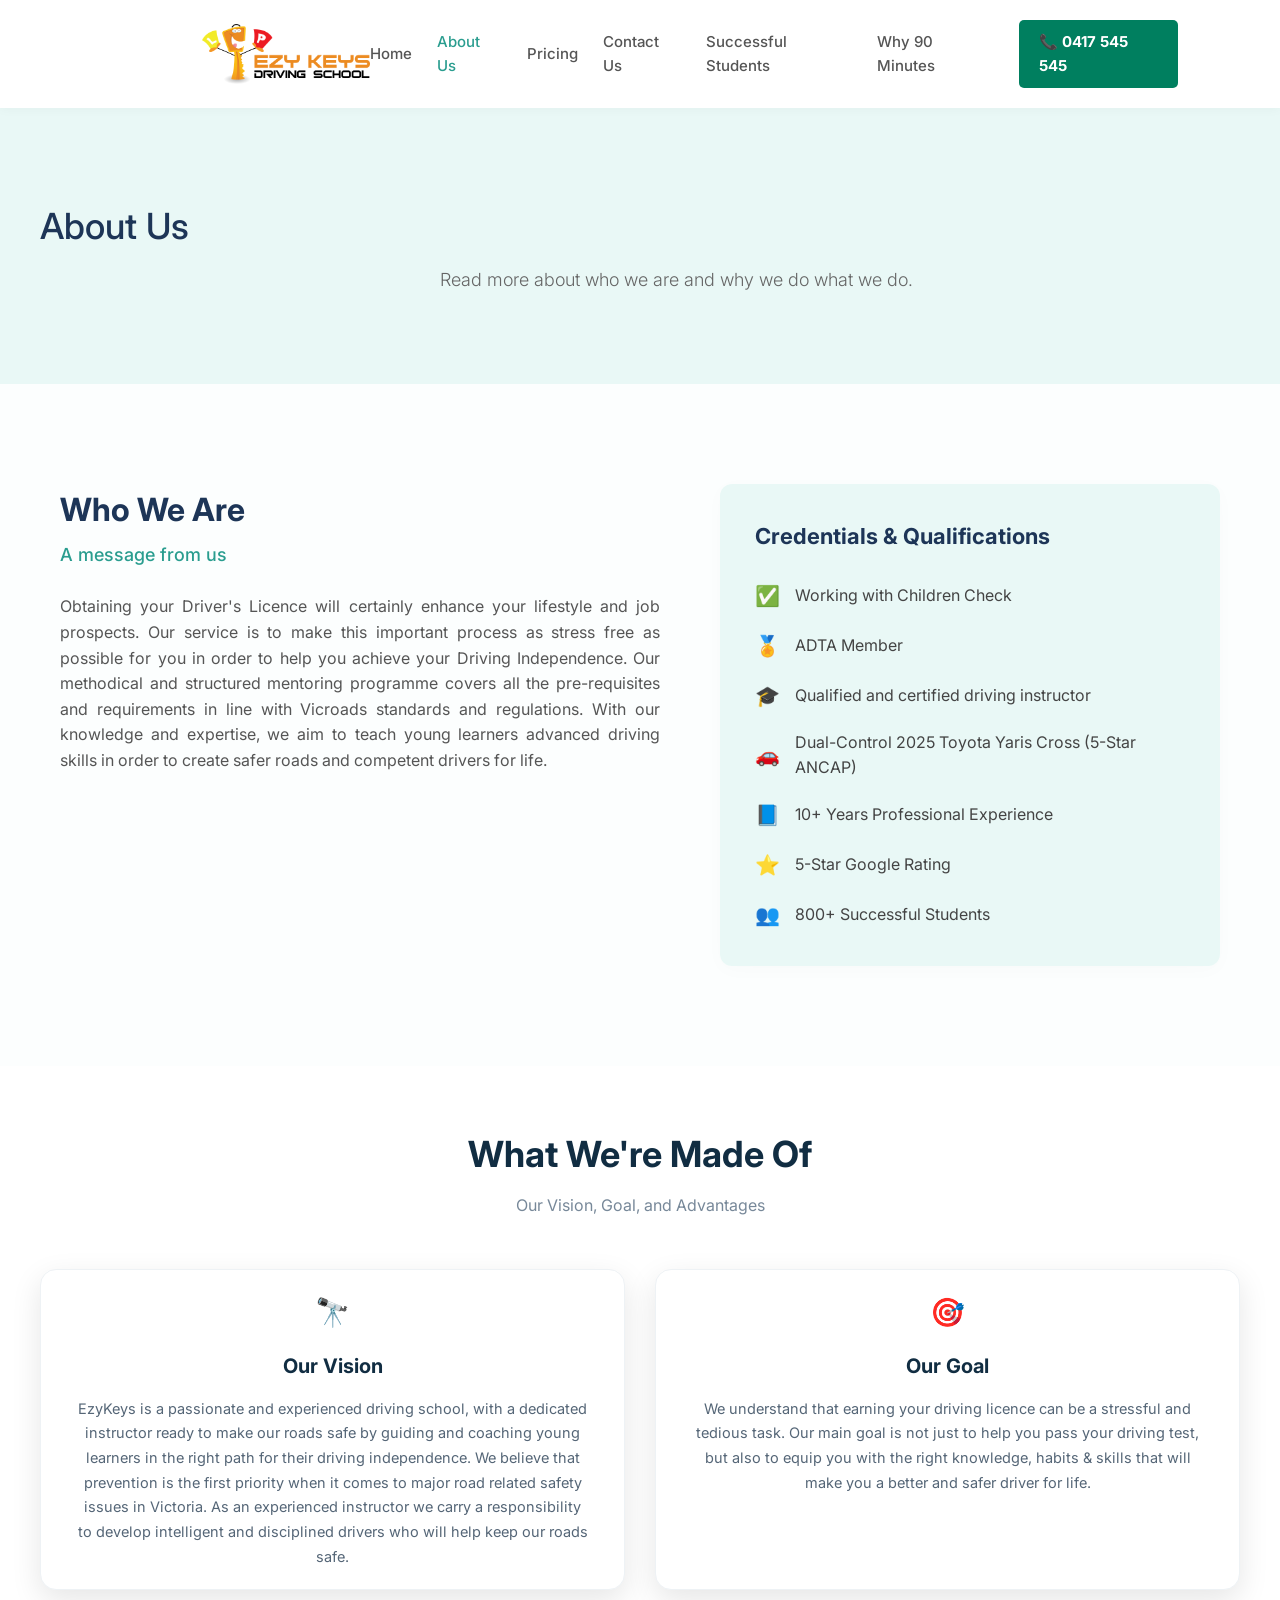
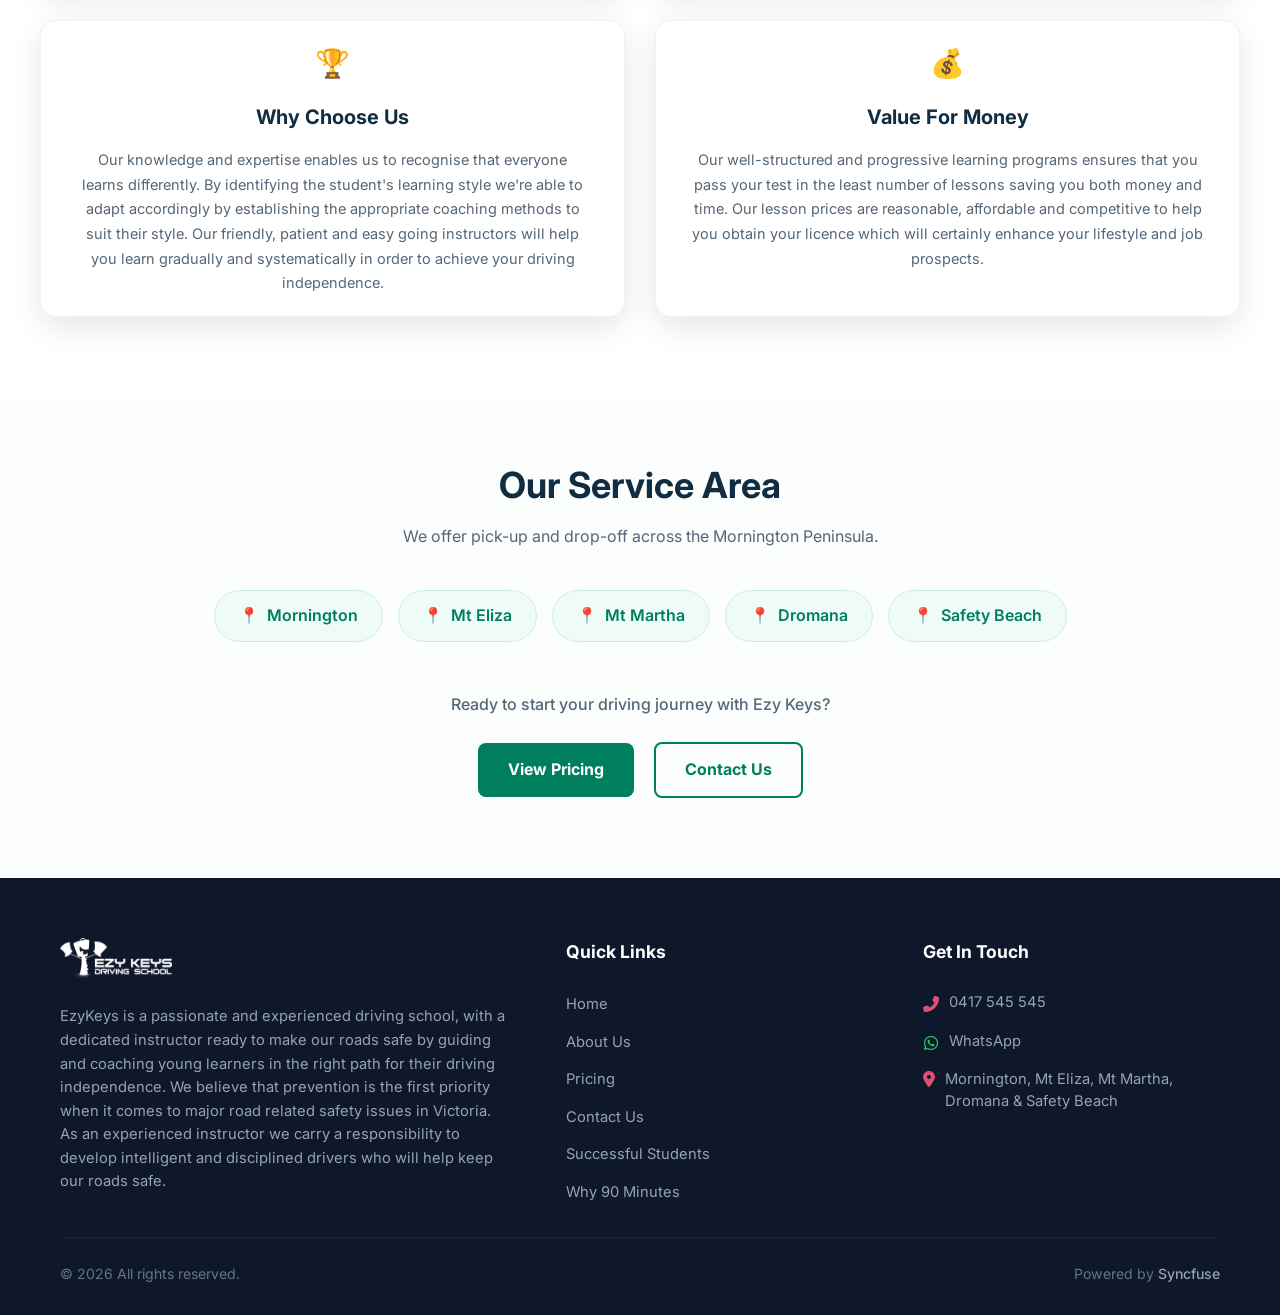
==== pages/About.html @ 9bbe3b86 "link chaged" ====
<!DOCTYPE html>
<html lang="en">
<head>
    <meta charset="UTF-8">
    <meta name="viewport" content="width=device-width, initial-scale=1.0">
    <link rel="icon" type="image/png" href="../favicon.svg">
    <title>About Us | Ezy Keys Driving School</title>
    <link rel="stylesheet" href="../style.css">
    <link href="https://fonts.googleapis.com/css2?family=Inter:wght@400;500;600;700&display=swap" rel="stylesheet">
    <link rel="stylesheet" href="https://cdnjs.cloudflare.com/ajax/libs/font-awesome/6.4.0/css/all.min.css">
</head>
<body>

    <header>
        <div class="logo">
            <a href="../index.html">
                <img src="../Images/logo.png" alt="Ezy Keys Driving School Logo">
            </a>
        </div>
        <nav>
            <a href="../index.html">Home</a>
            <a href="../About.html"class="active">About Us</a>
            <a href="../Pricing.html">Pricing</a>
            <a href="../ContactUs.html">Contact Us</a>
            <a href="../SuccessfulStudents.html">Successful Students</a>
            <a href="../Why90Minutes.html">Why 90 Minutes</a>
            <a href="tel:0417545545" class="phone-btn">📞 0417 545 545</a>
        </nav>
    </header>

    <section class="hero">
        <div class="hero-content">
        <h1>About Us</h1>
        <span><p>Read more about who we are and why we do what we do.</p></span>
        </div>
    </section>

    <main class="container">
        
        <section class="message-section">
            <h2>Who We Are</h2>
            <h3>A message from us</h3>
            <p>
                Obtaining your Driver's Licence will certainly enhance your lifestyle and job prospects. 
                Our service is to make this important process as stress free as possible for you in order 
                to help you achieve your Driving Independence. Our methodical and structured mentoring 
                programme covers all the pre-requisites and requirements in line with Vicroads standards 
                and regulations. With our knowledge and expertise, we aim to teach young learners 
                advanced driving skills in order to create safer roads and competent drivers for life.
            </p>
        </section>

        <aside class="credentials-card">
            <h2>Credentials & Qualifications</h2>
            <ul class="credentials-list">
                <li><span class="icon">✅</span> Working with Children Check</li>
                <li><span class="icon">🏅</span> ADTA Member</li>
                <li><span class="icon">🎓</span> Qualified and certified driving instructor</li>
                <li><span class="icon">🚗</span> Dual-Control 2025 Toyota Yaris Cross (5-Star ANCAP)</li>
                <li><span class="icon">📘</span> 10+ Years Professional Experience</li>
                <li><span class="icon">⭐</span> 5-Star Google Rating</li>
                <li><span class="icon">👥</span> 800+ Successful Students</li>
            </ul>
        </aside>

    </main>

    <section class="advantages-section">
        <div class="advantages-header">
            <h2>What We're Made Of</h2>
            <p>Our Vision, Goal, and Advantages</p>
        </div>

        <div class="advantages-grid">
            <div class="advantage-card">
                <span class="card-emoji">🔭</span>
                <h3>Our Vision</h3>
                <p>
                    EzyKeys is a passionate and experienced driving school, with a dedicated instructor ready to make our roads safe by guiding and coaching young learners in the right path for their driving independence. We believe that prevention is the first priority when it comes to major road related safety issues in Victoria. As an experienced instructor we carry a responsibility to develop intelligent and disciplined drivers who will help keep our roads safe.
                </p>
            </div>

            <div class="advantage-card">
                <span class="card-emoji">🎯</span>
                <h3>Our Goal</h3>
                <p>
                    We understand that earning your driving licence can be a stressful and tedious task. Our main goal is not just to help you pass your driving test, but also to equip you with the right knowledge, habits & skills that will make you a better and safer driver for life.
                </p>
            </div>

            <div class="advantage-card">
                <span class="card-emoji">🏆</span>
                <h3>Why Choose Us</h3>
                <p>
                    Our knowledge and expertise enables us to recognise that everyone learns differently. By identifying the student's learning style we're able to adapt accordingly by establishing the appropriate coaching methods to suit their style. Our friendly, patient and easy going instructors will help you learn gradually and systematically in order to achieve your driving independence.
                </p>
            </div>

            <div class="advantage-card">
                <span class="card-emoji">💰</span>
                <h3>Value For Money</h3>
                <p>
                    Our well-structured and progressive learning programs ensures that you pass your test in the least number of lessons saving you both money and time. Our lesson prices are reasonable, affordable and competitive to help you obtain your licence which will certainly enhance your lifestyle and job prospects.
                </p>
            </div>
        </div>
    </section>

    <section class="service-area-section">
        <h2>Our Service Area</h2>
        <p class="subtitle">We offer pick-up and drop-off across the Mornington Peninsula.</p>

        <div class="locations-container">
            <div class="location-badge"><span>📍</span> Mornington</div>
            <div class="location-badge"><span>📍</span> Mt Eliza</div>
            <div class="location-badge"><span>📍</span> Mt Martha</div>
            <div class="location-badge"><span>📍</span> Dromana</div>
            <div class="location-badge"><span>📍</span> Safety Beach</div>
        </div>

        <div class="service-area-cta">
            <p>Ready to start your driving journey with Ezy Keys?</p>
            <div class="cta-buttons">
                <a href="#" class="btn-primary">View Pricing</a>
                <a href="#" class="btn-secondary">Contact Us</a>
            </div>
        </div>
    </section>
    <!-- --- Main Dark Footer --- -->
    <footer>
        <div class="footer-grid">
            <div class="footer-about-col">
                <div class="footer-logo">
                    <img src="../Images/logo.png" alt="Ezy Keys Driving School Logo">
                </div>
                <p class="footer-desc">
                    EzyKeys is a passionate and experienced driving school, with a dedicated instructor ready to make our roads safe by guiding and coaching young learners in the right path for their driving independence. We believe that prevention is the first priority when it comes to major road related safety issues in Victoria. As an experienced instructor we carry a responsibility to develop intelligent and disciplined drivers who will help keep our roads safe.
                </p>
            </div>

            <div>
                <h3>Quick Links</h3>
                <ul class="footer-links">
                    <li><a href="/Ezy_Keys/Ezy_Keys/test.html">Home</a></li>
                    <li><a href="/Ezy_Keys/Ezy_Keys/pages/About.html">About Us</a></li>
                    <li><a href="/Ezy_Keys/Ezy_Keys/pages/pricing.html">Pricing</a></li>
                    <li><a href="/Ezy_Keys/Ezy_Keys/pages/contactus.html">Contact Us</a></li>
                    <li><a href="/Ezy_Keys/Ezy_Keys/pages/Successful_students.html">Successful Students</a></li>
                    <li><a href="/Ezy_Keys/Ezy_Keys/pages/Why90minutes.html">Why 90 Minutes</a></li>
                </ul>
            </div>

            <div>
                <h3>Get In Touch</h3>
                <ul class="footer-contact-list">
                    <li>
                        <a href="tel:0417545545">
                            <i class="fas fa-phone-alt icon-pink"></i> 0417 545 545
                        </a>
                    </li>
                    <li>
                        <a href="https://wa.me/61417545545" target="_blank">
                            <i class="fab fa-whatsapp icon-green"></i> WhatsApp
                        </a>
                    </li>
                    <li>
                        <span class="location-item">
                            <i class="fas fa-map-marker-alt icon-pink"></i> Mornington, Mt Eliza, Mt Martha, Dromana & Safety Beach
                        </span>
                    </li>
                </ul>
            </div>
        </div>

        <div class="footer-bottom-wrapper">
            <div class="footer-bottom-line"></div>
            <div class="footer-bottom-content">
                <p class="copyright">© 2026 All rights reserved.</p>
                <p class="credits">Powered by <span class="syncfuse-text">Syncfuse</span></p>
            </div>
        </div>
    </footer>
 
   
    <script>
        // Dynamic navbar highlight handling on scroll
document.addEventListener('DOMContentLoaded', () => {
    const sections = document.querySelectorAll('section, footer');
    const navLinks = document.querySelectorAll('nav ul li a');

    window.addEventListener('scroll', () => {
        let current = '';

        sections.forEach(section => {
            const sectionTop = section.offsetTop;
            const sectionHeight = section.clientHeight;
            if (pageYOffset >= (sectionTop - 200)) {
                current = section.getAttribute('id');
            }
        });

        navLinks.forEach(link => {
            link.classList.remove('active');
            if (link.getAttribute('href').includes(current)) {
                link.classList.add('active');
            }
        });
    });
});
    </script>
</body>
</html>

</body>
</html>
---- style.css ----
/* ============================================================
   COMMON(shared across all pages)
   ============================================================ */    
      
      * {
            margin: 0;
            padding: 0;
            box-sizing: border-box;
            body { font-family: 'Inter', sans-serif; }
        }

        body {
            background-color: #fcfefe;
            color: #333333;
            line-height: 1.6;
        }
/*============================================================
    home page 
==============================================================


/* --- Hero Section --- */
.hero-section-home {
    background-color: #f4faf8;
    
}

.hero-container-home {
    display: flex;
    padding: 80px 8%;
    padding: 80px 14% 60px 14%;
    align-items: center;
    justify-content: center;  /* Centers items horizontally */
    gap: 40px;
}

.hero-text {
    flex: 1;
}
.rating-badge {
    display: inline-block !important;
    background-color:transparent !important;
    color: var(--accent-orange)!important;
   border: 1px solid var(--primary-teal)!important; 
   padding: 5px 15px;
    border-radius: 20px; 
    
}
    /* This targets only the text wrapper we just made */
.rating-badge span {
    color: var(--primary-teal) !important;
   
}
 

.hero-text h1 {
    font-size: 3rem;
    color: black(--primary-teal);
    line-height: 1.2;
    margin-bottom: 15px;
     
    
}
.hero-text h1 {
    font-size: 60px;
    color: var(--primary-teal);
    line-height: 1.2;
    margin-bottom: 15px;  
    margin-top: 50px;
}
.hero-text h1 span {
    color: #000000; /* This turns the first line black */
}

.subtitle {
    font-size: 1.2rem;
    margin-bottom: 25px;
    color: #555;
}

.features-list {
    list-style: none;
    margin-bottom: 25px;
}

.features-list li {
    margin-bottom: 10px;
    font-size: 1.05rem;
}

.features-list i {
    color: var(--secondary-teal);
    margin-right: 10px;
}

.service-areas {
    margin-bottom: 30px;
}

.cta-buttons1 {
    display: flex;
    align-items: start;
    gap: 15px;
}

.btn {
    padding: 12px 25px;
    border-radius: 5px;
    text-decoration: none;
    font-weight: bold;
    display: inline-block;
    transition: transform 0.2s;
}

.btn:hover {
    transform: translateY(-2px);
}

.btn-primary {
    background-color: var(--primary-teal);
    color: var(--white);
}

.btn-whatsapp {
    border: solid 2px #007f73;
    background-color: #ffffff;
    color: #007f73;
}

.btn-white {
    background-color: var(--white);
    color: var(--primary-teal);
}

 Hero Image Layout Simulation 
 /* --- Hero Image Configuration --- */
.hero-image { 
    flex: 1; 
    display: flex;
    justify-content: center;
    align-items: center;
}

.hero-collage-img {
    width: 100%;
    max-width: 550px; /* Adjust this number to make the whole image larger or smaller */
    height: auto;
    border-radius: 15px; /* Creates those beautiful rounded corners seen in your mockup */
    box-shadow: 0 4px 15px rgba(0,0,0,0.05); /* Adds a very soft shadow around the image */
    display: block;
}


.grid-item {
     background-color: #ddd; 
     border-radius: 10px; 
     min-height: 150px; 
     background-size: cover; 
     background-position: center; 
}

.main-img {
    grid-row: span 2;
    min-height: 500px;
    background-image: url('Ezy-Keys-Yaris.png');
}

 /* --- Stats Bar ---  */
.stats-bar1 { 
    background-color: var(--primary-teal);
    color: var(--white);
    text-align: center;
}

.stats-container1 {
    display: flex;
    justify-content: space-around;
    padding: 30px 0;
}

.stat-item h3 {
    font-size: 2.5rem;
}

/*  Headings, Why choose Ezy Keys Driving School*/
.container-why-choose {
    max-width: 1200px;
    margin: 0 auto;
    padding: 60px 20px;

}
.section-title-why-choose {
    text-align: center;
    font-size: 2.2rem;
    color: black;
    margin-bottom: 15px;
}

.section-subtitle-why-choose {
    text-align: center;
    max-width: 800px;
    margin: 0 auto 40px auto;
    color: #666;
}

/* --- Grid Features --- */
.grid-features1 {
    display: grid;
    grid-template-columns: repeat(auto-fit, minmax(180px, 1fr));
    gap: 25px;
}

/*.feat-card {
    background: var(--light-bg);
    padding: 25px;
    border-radius: 8px;
    text-align: center;
    box-shadow: 0 4px 6px rgba(0,0,0,0.02);
}*/
.feat-card1 {
    background: #eefbf7; /* Light green background as seen in the image */
    padding: 10px 15px;
    border-radius: 15px; /* Softer, rounder corners matching your image */
    box-shadow: 0 4px 6px rgba(0,0,0,0.02);
    
    /* Change to Flexbox for side-by-side layout */
    display: flex;
    align-items: center; /* Vertically centers the icon and text */
    gap: 15px;           /* Puts a clean space between the icon and text */
    text-align: left;    /* Aligns the text content to the left */
}

.feat-card1 p {
    color: #1a4263;      /* Dark blue/grey color matching the mockup text */
    font-size: 14px;   /* Slightly smaller font size for a more refined look */
    font-weight: 400;    /* Semibold text weight */
    margin: 0;           /* Clean up any default paragraph margins */
    line-height: 1.3;
}

.feat-emoji {
    font-size: 2rem;
    display: flex;
    align-items: center;
    justify-content: ;
    flex-shrink: 0;     /* Prevents the emoji container from squeezing on smaller screens */
}
.feat-card1 h4 {
    margin-bottom: 10px;
}
/* Container to handle centering and top spacing */
.about-btn-container {
    display: flex;
    justify-content: center;
    margin-left:390px;
    margin-top: 40px; /* Generous gap between the grid and the button */
    width: 200%;
}

/* Specific styling for the Learn More button */
.btn-about {
    background-color: #006653; /* Deep teal color matching the image */
    color: var(--white);
    padding: 14px 35px;        /* Slightly larger padding for a prominent look */
    border-radius: 8px;        /* Subtle corner rounding */
    font-size: 1.1rem;
    font-weight: bold;
    text-align: center;
    transition: background-color 0.3s, transform 0.2s;
    border: none;
    cursor: pointer;
   
}

/* Hover effect to make it interactive */
.btn-about:hover {
    background-color: #004d3e; /* Darkens slightly on hover */
    transform: translateY(-2px);
}
/* --- Why 90 Section --- */
.why-90-section {
    background-color: #f9f9f9;
}
/* --- Why 90 Section Split Layout --- */
.why-90-section {
    background-color: #f3faf7; /* Soft light-mint background spanning full screen */
    padding: 60px 0;
}

/* Flexbox parent row splitting left and right side */
.why-90-split-container {
    display: flex;
    align-items: center;
    justify-content: space-between;
    gap: 50px;
}

/* Left Side Layout */
.why-90-left-col {
    flex: 1.2; /* Takes slightly more space than the right card */
}

.why-90-title {
    font-size: 2.2rem;
    font-weight: 800;
    color: #112d42;
    margin-bottom: 10px;
}

.why-90-intro {
    font-size: 1rem;
    color: #556b7d;
    margin-bottom: 25px;
}

/* Clean list alignment with green checkmarks */
.why-90-list {
    list-style: none;
    padding: 0;
    margin-bottom: 30px;
}

.why-90-list li {
    display: flex;
    align-items: flex-start;
    gap: 10px;
    margin-bottom: 15px;
    font-size: 0.95rem;
    line-height: 1.4;
    color: #2c3e50;
}

.why-90-list li i {
    color: #007f73; /* Teal checkmark */
    margin-top: 4px;
    font-size: 0.9rem;
}

.why-90-btn-wrapper {
    margin-top: 25px;
}

.btn-find-out {
    background-color: #006653;
    color: white;
    padding: 12px 28px;
    border-radius: 6px;
    text-decoration: none;
    font-weight: bold;
    display: inline-block;
    transition: 0.3s;
    
}

.btn-find-out:hover {
    background-color: #004d3e;
}

/* Right Side Layout: Mini Price Card */
.why-90-right-col {
    flex: 0.8;
    display: flex;
    flex-direction: column;
    justify-content: center;
}
.why-90-right-col {
    min-height: 100%;
}

.mini-price-card {                 /*90 min right side box*/
    background: #ffffff;
    width: 100%;
    max-width:800px;
    padding: 10px 30px;
    border-radius: 12px;
    box-shadow: 0 10px 30px rgba(0, 0, 0, 0.04);
    text-align: center;
    border: 1px solid rgba(0, 0, 0, 0.02);
}

.timer-icon-wrapper i {
    font-size: 2.5rem;
    color: #4b306b; /* Muted purple tone from image */
    margin-bottom: 15px;
}

.mini-price-card h3 {
    font-size: 1.5rem;
    color: #112d42;
    margin-bottom: 5px;
}

.mini-price-card .card-subtitle {
    font-size: 0.85rem;
    color: #888;
    margin-bottom: 30px;
}

/* Clean row formatting for pricing options */
.price-row {
    display: flex;
    justify-content: space-between;
    align-items: center;
    padding: 15px 0;
    border-top: 1px solid #f0f0f0;
    font-size: 0.95rem;
}

.price-row:last-of-type {
    border-bottom: 1px solid #f0f0f0;
    margin-bottom: 25px;
}

.lesson-name {
    color: #555;
    font-weight: 500;
}

.lesson-cost {
    font-weight: 800;
    color: #006653;
    font-size: 1.2rem;
}

.btn-view-pricing {
    background-color: #007f73;
    color: white;
    display: block;
    padding: 12px;
    border-radius: 6px;
    text-decoration: none;
    font-weight: bold;
    font-size: 0.95rem;
    transition: 0.3s;
}

.btn-view-pricing:hover {
    background-color: #005c53;
}

/* Media Query Adjustment for Mobile Viewports */
@media(max-width: 900px) {
    .why-90-split-container {
        flex-direction: column;
        gap: 40px;
        text-align: left;
    }
    .why-90-right-col {
        width: 100%;
    }
}

.benefits-grid {
    display: grid;
    grid-template-columns: 1fr 1fr;
    gap: 20px;
    max-width: 900px;
    margin: 0 auto;
}

.benefit-item {
    background: var(--white);
    padding: 15px 20px;
    border-left: 4px solid var(--primary-teal);
    border-radius: 4px;
    box-shadow: 0 2px 4px rgba(0,0,0,0.02);
}

/* --- Pricing Section --- */
.pricing-container {
    display: flex;
    justify-content: center;
    gap: 30px;
    margin-top: 30px;
    flex-wrap: wrap;
}

.price-card {
    background: var(--white);
    border: 1px solid #eee;
    padding: 40px 30px;
    border-radius: 10px;
    text-align: center;
    width: 300px;
    position: relative;
    box-shadow: 0 5px 15px rgba(0,0,0,0.05);
}

.price-card.featured {
    background: var(--primary-teal);
    color: var(--white);
    transform: scale(1.05);
}

.price-card .price {
    font-size: 3rem;
    font-weight: 800;
    margin: 20px 0;
    color: var(--primary-teal);
}

.price-card.featured .price {
    color: var(--white);
}

.price-card .badge {
    position: absolute;
    top: 15px;
    right: 15px;
    background: var(--accent-orange);
    color: white;
    padding: 3px 10px;
    font-size: 0.75rem;
    border-radius: 10px;
    font-weight: bold;
}
/* --- Testimonials Section Styling --- */
.testimonials-section {
    background-color: #ffffff;
    padding: 60px 0;
}

.rating-summary {
    text-align: center;
    color: #ff9800; /* Crisp orange stars */
    margin-bottom: 40px;
    font-size: 1.1rem;
}

.rating-summary span {
    color: #112d42;
    font-weight: 600;
    margin-left: 10px;
}
.container-testimonials{
    max-width: 1200px;
    margin: 0 auto;
    padding: 0 20px;
}

.testimonials-grid {
    display: grid;
    grid-template-columns: repeat(auto-fit, minmax(300px, 1fr));
    gap: 30px;
    margin-bottom: 40px;
}

/* Updated card to white background with soft shadow lines */
.review-card {
    background: #ffffff;
    padding: 35px 30px;
    border-radius: 16px;
    border: 1px solid #f0f0f0;
    box-shadow: 0 10px 30px rgba(0, 0, 0, 0.04);
    display: flex;
    flex-direction: column;
    justify-content: space-between;
}

.card-stars {
    color: #ff9800;
    font-size: 0.9rem;
    margin-bottom: 20px;
}

.review-text {
    font-size: 0.98rem;
    line-height: 1.6;
    color: #4a5568;
    font-style: italic;
    margin-bottom: 25px;
    flex-grow: 1;
}

/* Profile flex wrapper layout alignment */
.reviewer-profile {
    display: flex;
    align-items: center;
    gap: 15px;
}

/* Circle Avatar Elements */
.avatar {
    width: 45px;
    height: 45px;
    border-radius: 50%;
    display: flex;
    align-items: center;
    justify-content: center;
    color: #ffffff;
    font-weight: bold;
    font-size: 1.1rem;
    flex-shrink: 0;
}

.avatar-teal { background-color: #007f73; }
.avatar-purple { background-color: #6b46c1; }
.avatar-orange { background-color: #dd6b20; }

.reviewer-info h5 {
    font-size: 1rem;
    color: #112d42;
    margin: 0 0 2px 0;
    font-weight: 700;
}

.review-time {
    font-size: 0.82rem;
    color: #a0aec0;
}

/* Center Container for the Google Button */
.review-btn-container {
    display: flex;
    justify-content: center;
    margin-top: 40px;
}

/* Modern bordered button styling */
.btn-google-review {
    background-color: transparent;
    color: #006653;
    border: 2px solid #006653;
    padding: 12px 30px;
    border-radius: 8px;
    text-decoration: none;
    font-weight: bold;
    font-size: 0.95rem;
    transition: all 0.3s ease;
}

.btn-google-review:hover {
    background-color: #006653;
    color: #ffffff;
}
/* --- Testimonials --- */
.rating-summary {
    text-align: center;
    color: var(--accent-orange);
    margin-bottom: 30px;
    font-size: 1.1rem;
}

.rating-summary span {
    color: var(--dark-grey);
    margin-left: 10px;
}

.testimonials-grid {
    display: grid;
    grid-template-columns: repeat(auto-fit, minmax(280px, 1fr));
    gap: 25px;
}

.review-card {
    background: #ffffff;
    padding: 25px;
    border-radius: 8px;
    border: 1px solid #ffe0d3;
}

.review-card h5 {
    margin-top: 15px;
    color: var(--primary-teal);
}
*/

/* --- Green CTA Banner Styles --- */
.cta-banner-section {
    background-color: #007f73; /* Rich deep teal/green background */
    padding: 50px 0;
    text-align: center;
    color: #ffffff;
}

.cta-banner-container h2 {
    font-size: 2.2rem;
    font-weight: 700;
    margin-bottom: 8px;
    letter-spacing: 0.5px;
}

.cta-banner-container p {
    font-size: 1.1rem;
    opacity: 0.9;
    margin-bottom: 30px;
}

.cta-banner-buttons {
    display: flex;
    justify-content: center;
    gap: 20px;
    flex-wrap: wrap;
}

.cta-btn-phone {
    background-color: #ffffff;
    color: #006653;
    padding: 14px 28px;
    border-radius: 6px;
    text-decoration: none;
    font-weight: bold;
    font-size: 0.95rem;
    display: flex;
    align-items: center;
    gap: 10px;
    box-shadow: 0 4px 10px rgba(0, 0, 0, 0.08);
    transition: background-color 0.3s;
}

.cta-btn-phone i {
    color: #e04f76; /* Distinct soft pink/red icon tone */
}

.cta-btn-phone:hover {
    background-color: #f0f0f0;
}

.cta-btn-whatsapp {
    background-color: rgba(255, 255, 255, 0.15);
    color: #ffffff;
    border: 1px solid rgba(255, 255, 255, 0.25);
    padding: 14px 28px;
    border-radius: 6px;
    text-decoration: none;
    font-weight: bold;
    font-size: 0.95rem;
    display: flex;
    align-items: center;
    gap: 10px;
    transition: background-color 0.3s;
}

.cta-btn-whatsapp:hover {
    background-color: rgba(255, 255, 255, 0.25);
}


 /* --- Footer --- */ 
footer {
    background: #0f172a; /* Ultra-dark navy background matching image 1 */
    color: #94a3b8; /* Muted gray text readable on dark layouts */
    padding-top: 60px;
    padding-bottom: 30px;
}

.footer-grid {
    display: grid;
    grid-template-columns: 1.5fr 1fr 1fr; /* Gives the first paragraph column more room */
    gap: 60px;
    padding-bottom: 20px;
    padding-top: 0;
}

.footer-about-col {
    display: flex;
    flex-direction: column;
    gap: 20px;
}

.footer-logo img {
    height: 40px;
    width: auto;
    filter: brightness(0) invert(1); /* Forces the logo to display in crisp white over navy */
}

.footer-desc {
    font-size: 0.92rem;
    line-height: 1.6;
    color: #94a3b8;
}

footer h3 {
    color: #ffffff;
    font-size: 1.1rem;
    font-weight: 700;
    margin-bottom: 25px;
}

/* Quick Navigation Links formatting */
.footer-links {
    list-style: none;
    padding: 0;
}

.footer-links li {
    margin-bottom: 12px;
}

.footer-links li a {
    color: #94a3b8;
    text-decoration: none;
    font-size: 0.92rem;
    transition: color 0.2s;
}

.footer-links li a:hover {
    color: #ffffff;
}

/* Interactive Contact rows with custom icons */
.footer-contact-list {
    list-style: none;
    padding: 0;
}

.footer-contact-list li {
    margin-bottom: 15px;
    font-size: 0.92rem;
    display: flex;
    align-items: flex-start;
}

.footer-contact-list li a {
    color: #94a3b8;
    text-decoration: none;
    display: inline-flex;
    align-items: center;
    gap: 10px;
    transition: color 0.2s;
}

.footer-contact-list li a:hover {
    color: #ffffff;
}

.location-item {
    display: inline-flex;
    align-items: flex-start;
    gap: 10px;
    line-height: 1.5;
    color: #94a3b8;
}

.footer-contact-list i {
    font-size: 1rem;
    margin-top: 3px;
    width: 16px;
    text-align: center;
}

.icon-pink { color: #e04f76; }
.icon-green { color: #25d366; }


/* --- Bottom Line & Clean Metadata Row --- */
.footer-bottom-wrapper {
    padding-top: 0;
    padding-bottom: 0;
}

.footer-bottom-line {
    height: 1px;
    background-color: rgba(255, 255, 255, 0.05); /* Soft, barely-visible divider line */
    width: 100%;
    margin-bottom: 25px;
}

.footer-bottom-content {
    display: flex;
    justify-content: space-between; /* Pushes copyright left, credits right */
    align-items: center;
    font-size: 0.88rem;
    color: #64748b;
}

.syncfuse-text {
    color: #94a3b8;
    font-weight: 500;
}

/* Responsive adjustment rules for tablets and mobile screens */
@media(max-width: 900px) {
    .footer-grid {
        grid-template-columns: 1fr;
        gap: 40px;
    }
    .footer-bottom-content {
        flex-direction: column;
        gap: 10px;
        text-align: justify;
    }
}

/* --- Responsive Layout Breakpoint --- */
@media(max-width: 768px) {
    header { flex-direction: column; gap: 15px; text-align: center; }
    nav ul { margin-bottom: 10px; }
    .hero-container { flex-direction: column; text-align: center; }
    .features-list { display: inline-block; text-align: left; }
    .cta-buttons { justify-content: center; }
    .stats-container { flex-direction: column; gap: 20px; }
    .benefits-grid { grid-template-columns: 1fr; }
    .price-card.featured { transform: none; }
}


/* ============================================================
   About 
   ============================================================ */
        .hero {
            text-align:left;
            padding: 90px 30px 90px 30px;
            background-color: #0dad9514;
            
            
        }
        .hero-content{
             max-width:1200px;
            margin: 0 auto;
        }

        .hero h1 {
            font-size: 36px;
            color: #1d3557;
            font-weight: 510;
            margin-bottom: 10px;
        }

        .hero p {
            font-size: 18px;
            color: #666666;
            font-weight: 300;
            margin-left:400px;
        }

        /* --- Two Column Content Split --- */
        .container {
            max-width: 1200px;
            margin: 0 auto;
            padding: 100px 20px;
            display: grid;
            grid-template-columns: 1.2fr 1fr;
            gap: 60px;
            align-items: start;
        }

        @media (max-width: 768px) {
            .container {
                grid-template-columns: 1fr;
                gap: 40px;
            }
        }

        /* Left Column: Message */
        .message-section h2 {
            font-size: 32px;
            color: #1d3557;
            margin-bottom: 5px;
        }

        .message-section h3 {
            font-size: 18px;
            color: #2a9d8f;
            font-weight: 500;
            margin-bottom: 25px;
        }

        .message-section p {
            color: #555555;
            font-size: 16px;
            text-align: justify;
        }

        /* Right Column: Credentials Box */
        .credentials-card {
            background-color: #0dad9514;
            border-radius: 12px;
            padding: 35px;
            box-shadow: 0 4px 20px rgba(0, 0, 0, 0.02);
        }

        .credentials-card h2 {
            font-size: 22px;
            color: #1d3557;
            margin-bottom: 25px;
        }

        .credentials-list {
            list-style: none;
        }

        .credentials-list li {
            display: flex;
            align-items: center;
            gap: 15px;
            margin-bottom: 18px;
            font-size: 16px;
            color: #444444;
        }

        .credentials-list li:last-child {
            margin-bottom: 0;
        }

        .icon {
            font-size: 20px;
            min-width: 25px;
            text-align: center;
        }

        /* --- ADDED: "What We're Made Of" Section Styles --- */
        .advantages-section {
            padding: 60px 20px 80px 20px;
            background-color: #ffffff;
        }

        .advantages-header {
            text-align: center;
            margin-bottom: 50px;
        }

        .advantages-header h2 {
            font-size: 36px;
            color: #112d42;
            font-weight: 700;
            margin-bottom: 10px;
        }

        .advantages-header p {
            font-size: 16px;
            color: #778899;
            font-weight: 400;
        }

        .advantages-grid {
            max-width: 1200px;
            margin: 0 auto;
            display: grid;
            grid-template-columns: 1fr 1fr;
            gap: 30px;
        }

        .advantage-card {
            background: #ffffff;
            border: 1px solid #eef2f5;
            border-radius: 16px;
            padding: 20px 35px;
            text-align: center;
            box-shadow: 0 10px 30px rgba(0, 0, 0, 0.1);
            transition: transform 0.3s ease, box-shadow 0.3s ease;
        }

        .advantage-card:hover {
            transform: translateY(-4px);
            box-shadow: 0 15px 35px rgba(0, 0, 0, 0.04);
        }

        .card-emoji {
            font-size: 28px;
            margin-bottom: 15px;
            display: inline-block;
        }

        .advantage-card h3 {
            font-size: 20px;
            color: #112d42;
            margin-bottom: 15px;
            font-weight: 700;
        }

        .advantage-card p {
            font-size: 14.5px;
            color: #556677;
            line-height: 1.7;
            text-align: center;
        }

        /* --- NEWLY ADDED: "Our Service Area" Section Styles --- */
        .service-area-section {
            padding: 60px 20px 80px 20px;
            background-color: #fcfefe;
            text-align: center;
        }

        .service-area-section h2 {
            font-size: 36px;
            color: #112d42;
            font-weight: 700;
            margin-bottom: 10px;
        }

        .service-area-section .subtitle {
            font-size: 16px;
            color: #556677;
            margin-bottom: 40px;
        }

        .locations-container {
            display: flex;
            justify-content: center;
            align-items: center;
            flex-wrap: wrap;
            gap: 15px;
            max-width: 1000px;
            margin: 0 auto 50px auto;
        }

        .location-badge {
            background-color: #eefbf7;
            border: 1px solid #ccefe4;
            color: #007f5f;
            padding: 12px 24px;
            border-radius: 50px;
            font-size: 16px;
            font-weight: 600;
            display: inline-flex;
            align-items: center;
            gap: 8px;
        }

        .location-badge span {
            color: #e63946; /* Pin color matching the red tone */
        }

        .service-area-cta {
            margin-top: 20px;
        }

        .service-area-cta p {
            font-size: 16px;
            color: #556677;
            margin-bottom: 25px;
            font-weight: 500;
        }

        .cta-buttons {
            display: flex;
            justify-content: center;
            align-items: center;
            gap: 20px;
        }

        .btn-primary {
            background-color: #007f5f;
            color: #ffffff;
            padding: 14px 30px;
            border-radius: 8px;
            text-decoration: none;
            font-weight: bold;
            font-size: 16px;
            transition: background-color 0.3s;
            border: none;
            cursor: pointer;
        }

        .btn-primary:hover {
            background-color: #00644b;
        }

        .btn-secondary {
            background-color: transparent;
            color: #007f5f;
            padding: 13px 29px;
            border-radius: 8px;
            text-decoration: none;
            font-weight: bold;
            font-size: 16px;
            border: 2px solid #007f5f;
            transition: background-color 0.3s, color 0.3s;
            cursor: pointer;
        }

        .btn-secondary:hover {
            background-color: #eefbf7;
        }

        /* Responsive breakpoints for grids & layouts */
        @media (max-width: 900px) {
            .advantages-grid {
                grid-template-columns: 1fr;
                gap: 25px;
            }
            
            .hero {
                margin-left: 20px;
                text-align: center;
            }

            .hero p {
                margin-left: 0;
            }

            .cta-buttons {
                flex-direction: column;
                gap: 15px;
            }

            .btn-primary, .btn-secondary {
                width: 100%;
                max-width: 300px;
                text-align: center;
            }
            
        }
        /* --- Responsive Layout Breakpoint --- */
@media(max-width: 768px) {
    .hero-container { flex-direction: column; text-align: center; }
    .features-list { display: inline-block; text-align: left; }
    .cta-buttons { justify-content: center; }
    .stats-container { flex-direction: column; gap: 20px; }
    .benefits-grid { grid-template-columns: 1fr; }
    .price-card.featured { transform: none; }
}

/* ============================================================
   COMMON HEADER & FOOTER (shared across all pages)
   ============================================================ */

/* --- Header & Navigation --- */
header {
    display: flex;
    justify-content: space-between;
    align-items: center;
    padding: 20px 8%;
    background-color: #ffffff;
    box-shadow: 0 2px 10px rgba(0,0,0,0.03);
    position: sticky;
    top: 0;
    z-index: 1000;
}

.logo {
    display: flex;
    align-items: center;
    margin-left: 100px;
}

.logo img {
    height: 60px;
    width: auto;
    display: block;
}

header nav {
    display: flex;
    align-items: center;
    gap: 25px;
}

header nav a {
    text-decoration: none;
    color: #555555;
    font-weight: 500;
    font-size: 15px;
    transition: color 0.3s;
}

header nav a:hover,
header nav a.active {
    color: #2a9d8f;
}

.phone-btn {
    background-color: #007f5f;
    color: #ffffff;
    padding: 10px 20px;
    border-radius: 5px;
    text-decoration: none;
    font-weight: bold;
    display: inline-flex;
    align-items: center;
    gap: 8px;
    transition: background-color 0.3s;
}

.phone-btn:hover {
    background-color: #00644b;
}

@media (max-width: 768px) {
    header {
        flex-direction: column;
        gap: 15px;
        text-align: center;
    }

    .logo {
        margin-left: 0;
    }

    header nav {
        flex-wrap: wrap;
        justify-content: center;
        gap: 12px 18px;
    }
}

/* --- Footer --- */
footer {
    background: #0f172a;
    color: #94a3b8;
    padding-top: 60px;
    padding-bottom: 30px;
}

footer .footer-grid {
    max-width: 1200px;
    margin: 0 auto;
    padding: 0 20px 20px;
    display: grid;
    grid-template-columns: 1.5fr 1fr 1fr;
    gap: 60px;
}

.footer-about-col {
    display: flex;
    flex-direction: column;
    gap: 20px;
}

.footer-logo img {
    height: 40px;
    width: auto;
    filter: brightness(0) invert(1);
}

.footer-desc {
    font-size: 0.92rem;
    line-height: 1.6;
    color: #94a3b8;
}

footer h3 {
    color: #ffffff;
    font-size: 1.1rem;
    font-weight: 700;
    margin-bottom: 25px;
}

.footer-links {
    list-style: none;
    padding: 0;
}

.footer-links li {
    margin-bottom: 12px;
}

.footer-links li a {
    color: #94a3b8;
    text-decoration: none;
    font-size: 0.92rem;
    transition: color 0.2s;
}

.footer-links li a:hover {
    color: #ffffff;
}

.footer-contact-list {
    list-style: none;
    padding: 0;
}

.footer-contact-list li {
    margin-bottom: 15px;
    font-size: 0.92rem;
    display: flex;
    align-items: flex-start;
}

.footer-contact-list li a {
    color: #94a3b8;
    text-decoration: none;
    display: inline-flex;
    align-items: center;
    gap: 10px;
    transition: color 0.2s;
}

.footer-contact-list li a:hover {
    color: #ffffff;
}

.location-item {
    display: inline-flex;
    align-items: flex-start;
    gap: 10px;
    line-height: 1.5;
    color: #94a3b8;
}

.footer-contact-list i {
    font-size: 1rem;
    margin-top: 3px;
    width: 16px;
    text-align: center;
}

.icon-pink { color: #e04f76; }
.icon-green { color: #25d366; }

.footer-bottom-wrapper {
    max-width: 1200px;
    margin: 0 auto;
    padding: 0 20px;
}

.footer-bottom-line {
    height: 1px;
    background-color: rgba(255, 255, 255, 0.05);
    width: 100%;
    margin-bottom: 25px;
}

.footer-bottom-content {
    display: flex;
    justify-content: space-between;
    align-items: center;
    font-size: 0.88rem;
    color: #64748b;
}

.syncfuse-text {
    color: #94a3b8;
    font-weight: 500;
}

@media (max-width: 900px) {
    footer .footer-grid {
        grid-template-columns: 1fr;
        gap: 40px;
    }
    .footer-bottom-content {
        flex-direction: column;
        gap: 10px;
        text-align: center;
    }
} /* ============================================================
   END OF COMMON HEADER & FOOTER
   ============================================================ */


         /* --- Section A: Hero Title Block Banner --- */
        .hero-banner-section {
            background-color: #f1faf7; 
            padding: 50px 8%;
            text-align: left;
        }

        .hero-banner-section h1 {
            font-size: 36px;
            font-weight: 700;
            color: #0f2942;
            margin-bottom: 8px;
        }

        .hero-banner-section p {
            font-size: 15px;
            color: var(--text-secondary);
        }

        /* --- Section B: Clean Balanced Two-Column Main Content Block --- */
        .contact-content-grid-container {
            max-width: 1140px;
            margin: 50px auto;
            padding: 0 20px;
            display: grid;
            grid-template-columns: 1fr 1fr;
            gap: 40px;
            align-items: start;
        }

        /* Left Side Layout: Cards Container */
        .left-details-pane {
            display: flex;
            flex-direction: column;
            gap: 16px;
        }

        .left-details-pane h2 {
            font-size: 26px;
            color: var(--text-main-dark);
            font-weight: 700;
            margin-bottom: 10px;
        }

        /* Minimalistic Content Info Cards */
        .info-detail-row-card {
            background: #ffffff;
            border: 1px solid var(--border-gray);
            border-radius: 10px;
            padding: 18px 20px;
            display: flex;
            align-items: center;
            gap: 16px;
        }

        .info-detail-row-card .icon-wrapper-circle {
            width: 44px;
            height: 44px;
            border-radius: 50%;
            background-color: var(--brand-emerald-light);
            color: var(--brand-emerald);
            display: flex;
            align-items: center;
            justify-content: center;
            font-size: 16px;
            flex-shrink: 0;
        }

        .card-text-node p.label-node {
            font-size: 11px;
            color: #64748b;
            text-transform: uppercase;
            letter-spacing: 0.5px;
            margin-bottom: 2px;
            font-weight: 600;
        }

        .card-text-node p.value-node {
            font-size: 15px;
            font-weight: 700;
            color: var(--text-main-dark);
        }

        .card-text-node a.value-link-node {
            font-size: 15px;
            font-weight: 700;
            color: var(--text-main-dark);
            text-decoration: none;
        }

        .suburb-span-text {
            font-size: 13px;
            color: var(--text-secondary);
            font-weight: 400;
            display: block;
            margin-top: 2px;
        }

        /* Right Side Layout: High-Emphasis About Card */
        .right-emphasis-panel-box {
            background-color: var(--brand-emerald);
            color: #ffffff;
            border-radius: 14px;
            padding: 35px;
        }

        .right-emphasis-panel-box h3 {
            font-size: 24px;
            font-weight: 700;
            margin-bottom: 15px;
        }

        .right-emphasis-panel-box p.description-body {
            font-size: 14px;
            line-height: 1.6;
            color: rgba(255, 255, 255, 0.95);
            margin-bottom: 30px;
            text-align: left;
        }

        /* Stacked Action CTA Buttons */
        .action-button-stack {
            display: flex;
            flex-direction: column;
            gap: 12px;
        }

        .action-button-stack a {
            display: flex;
            align-items: center;
            justify-content: center;
            gap: 10px;
            padding: 12px;
            border-radius: 6px;
            text-decoration: none;
            font-weight: 700;
            font-size: 14.5px;
            transition: opacity 0.2s ease;
        }

        .action-button-stack a:hover {
            opacity: 0.95;
        }

        .action-button-stack a.light-btn {
            background-color: #ffffff;
            color: var(--brand-emerald);
        }

        .action-button-stack a.translucent-btn {
            background-color: rgba(255, 255, 255, 0.15);
            color: #ffffff;
            border: 1px solid rgba(255, 255, 255, 0.2);
        }

        /* --- Section C: Google Review Callout (From image_07be21.png) --- */
        .review-callout-section {
            background-color: var(--bg-muted);
            padding: 60px 20px;
            text-align: center;
            border-top: 1px solid var(--border-gray);
        }

        .review-callout-section h2 {
            font-size: 26px;
            font-weight: 700;
            color: #0f2942;
            margin-bottom: 12px;
        }

        .review-callout-section p {
            font-size: 15px;
            color: var(--text-secondary);
            margin-bottom: 24px;
            max-width: 700px;
            margin-left: auto;
            margin-right: auto;
        }

        .review-cta-btn {
            background-color: var(--brand-emerald);
            color: #ffffff;
            padding: 12px 28px;
            border-radius: 6px;
            text-decoration: none;
            font-weight: 700;
            font-size: 15px;
            display: inline-flex;
            align-items: center;
            gap: 8px;
            transition: background-color 0.2s ease;
            border: none;
        }

        .review-cta-btn:hover {
            background-color: var(--brand-emerald-hover);
        }

        .review-cta-btn i {
            color: #f59e0b; /* Golden star color matching standard Google ratings */
        }

        /* --- Responsive Structural Mobile Adaptations --- */
        @media (max-width: 992px) {
            .contact-content-grid-container {
                grid-template-columns: 1fr;
                gap: 30px;
            }
        }

        @media (max-width: 768px) {
            .hero-banner-section {
                padding: 35px 4%;
            }
        }
    


   /* ============================================================
   Cotact us page 
   ============================================================ */

/* --- Header & Navigation --- */
header {
    display: flex;
    justify-content: space-between;
    align-items: center;
    padding: 20px 8%;
    background-color: #ffffff;
    box-shadow: 0 2px 10px rgba(0,0,0,0.03);
    position: sticky;
    top: 0;
    z-index: 1000;
}

.logo {
    display: flex;
    align-items: center;
    margin-left: 100px;
}

.logo img {
    height: 60px;
    width: auto;
    display: block;
}

header nav {
    display: flex;
    align-items: center;
    gap: 25px;
}

header nav a {
    text-decoration: none;
    color: #555555;
    font-weight: 500;
    font-size: 15px;
    transition: color 0.3s;
}

header nav a:hover,
header nav a.active {
    color: #2a9d8f;
}

.phone-btn {
    background-color: #007f5f;
    color: #ffffff;
    padding: 10px 20px;
    border-radius: 5px;
    text-decoration: none;
    font-weight: bold;
    display: inline-flex;
    align-items: center;
    gap: 8px;
    transition: background-color 0.3s;
}

.phone-btn:hover {
    background-color: #00644b;
}

@media (max-width: 768px) {
    header {
        flex-direction: column;
        gap: 15px;
        text-align: center;
    }

    .logo {
        margin-left: 0;
    }

    header nav {
        flex-wrap: wrap;
        justify-content: center;
        gap: 12px 18px;
    }
}

/* --- Footer --- */
footer {
    background: #0f172a;
    color: #94a3b8;
    padding-top: 60px;
    padding-bottom: 30px;
}

footer .footer-grid {
    max-width: 1200px;
    margin: 0 auto;
    padding: 0 20px 20px;
    display: grid;
    grid-template-columns: 1.5fr 1fr 1fr;
    gap: 60px;
}

.footer-about-col {
    display: flex;
    flex-direction: column;
    gap: 20px;
}

.footer-logo img {
    height: 40px;
    width: auto;
    filter: brightness(0) invert(1);
}

.footer-desc {
    font-size: 0.92rem;
    line-height: 1.6;
    color: #94a3b8;
}

footer h3 {
    color: #ffffff;
    font-size: 1.1rem;
    font-weight: 700;
    margin-bottom: 25px;
}

.footer-links {
    list-style: none;
    padding: 0;
}

.footer-links li {
    margin-bottom: 12px;
}

.footer-links li a {
    color: #94a3b8;
    text-decoration: none;
    font-size: 0.92rem;
    transition: color 0.2s;
}

.footer-links li a:hover {
    color: #ffffff;
}

.footer-contact-list {
    list-style: none;
    padding: 0;
}

.footer-contact-list li {
    margin-bottom: 15px;
    font-size: 0.92rem;
    display: flex;
    align-items: flex-start;
}

.footer-contact-list li a {
    color: #94a3b8;
    text-decoration: none;
    display: inline-flex;
    align-items: center;
    gap: 10px;
    transition: color 0.2s;
}

.footer-contact-list li a:hover {
    color: #ffffff;
}

.location-item {
    display: inline-flex;
    align-items: flex-start;
    gap: 10px;
    line-height: 1.5;
    color: #94a3b8;
}

.footer-contact-list i {
    font-size: 1rem;
    margin-top: 3px;
    width: 16px;
    text-align: center;
}

.icon-pink { color: #e04f76; }
.icon-green { color: #25d366; }

.footer-bottom-wrapper {
    max-width: 1200px;
    margin: 0 auto;
    padding: 0 20px;
}

.footer-bottom-line {
    height: 1px;
    background-color: rgba(255, 255, 255, 0.05);
    width: 100%;
    margin-bottom: 25px;
}

.footer-bottom-content {
    display: flex;
    justify-content: space-between;
    align-items: center;
    font-size: 0.88rem;
    color: #64748b;
}

.syncfuse-text {
    color: #94a3b8;
    font-weight: 500;
}

@media (max-width: 900px) {
    footer .footer-grid {
        grid-template-columns: 1fr;
        gap: 40px;
    }
    .footer-bottom-content {
        flex-direction: column;
        gap: 10px;
        text-align: center;
    }
}







/* ============================================================
Pricing page
============================================================ */
        .pricing-container {
            margin-bottom: 60px;
        }
        .info-section-1{
            margin-bottom: 60px;
            margin-top: 60px;
        }

        .pricing-container-1 h2 {
            font-size: 24px;
            color: #1d3557;
            margin-bottom: 30px;
            font-weight: 700;
        }

        .pricing-grid-1 {
            display: grid;
            grid-template-columns: repeat(auto-fit, minmax(280px, 1fr));
            gap: 25px;
            align-items: start;
        }

        /* --- Pricing Cards --- */
        .card {
            background: #ffffff;
            border: 1px solid #e0e0e0;
            border-radius: 12px;
            padding: 40px 30px;
            position: relative;
            box-shadow: 0 4px 15px rgba(0,0,0,0.01);
            display: flex;
            flex-direction: column;
            max-height:200px;
        }

        .card.featured {
            border: 2px solid #007f5f;
            padding-top: 45px;
        }

        .badge {
            position: absolute;
            top: 0;
            left: 30px;
            transform: translateY(-50%);
            background-color: #007f5f;
            color: #ffffff;
            font-size: 11px;
            font-weight: 700;
            padding: 4px 12px;
            border-radius: 4px;
            text-transform: uppercase;
            letter-spacing: 0.5px;
        }

        .card-title {
            font-size: 14px;
            color: #666666;
            margin-bottom: 15px;
            font-weight: 500;
        }

        .card-price {
            font-size: 44px;
            color: #007f5f;
            font-weight: 700;
            margin-bottom: 15px;
        }

        .card-footer-text {
            font-size: 13px;
            color: #555555;
            display: flex;
            align-items: center;
            gap: 4px;
        }

        /* --- Drive Test Package Section Styles --- */
        .drive-test-section {
            margin-top: 60px;
            border-top: 1px solid #eee;
            padding-top: 60px;
        }

        .drive-test-header {
            margin-bottom: 30px;
        }

        .drive-test-header h2 {
            font-size: 26px;
            color: #112d42;
            font-weight: 700;
            margin-bottom: 8px;
        }

        .drive-test-header p {
            font-size: 15px;
            color: #666666;
        }

        .drive-test-layout {
            display: grid;
            grid-template-columns: 1.1fr 0.9fr;
            gap: 40px;
            align-items: center;
        }

        .drive-test-image-container {
            width: 100%;
            border-radius: 16px;
            overflow: hidden;
            box-shadow: 0 4px 20px rgba(0, 0, 0, 0.05);
        }

        .drive-test-image-container img {
            width: 100%;
            height: auto;
            display: block;
            object-fit: cover;
        }

        .package-details-card {
            background: #ffffff;
            border: 1px solid #a3daf2;
            border-radius: 16px;
            padding: 40px;
            box-shadow: 0 10px 30px rgba(0, 0, 0, 0.02);
        }

        .package-details-card h3 {
            font-size: 20px;
            color: #112d42;
            margin-bottom: 10px;
            font-weight: 700;
        }

        .package-price {
            font-size: 44px;
            color: #007f5f;
            font-weight: 700;
            margin-bottom: 25px;
            display: flex;
            align-items: center;
        }

        .package-features-list {
            list-style: none;
            margin-bottom: 35px;
        }

        .package-features-list li {
            font-size: 15px;
            color: #445566;
            margin-bottom: 14px;
            display: flex;
            align-items: flex-start;
            gap: 10px;
            line-height: 1.5;
        }

        .package-features-list li span.check-icon {
            color: #007f5f;
            font-weight: bold;
        }

        .btn-book-now {
            display: block;
            width: 100%;
            background-color: #007f5f;
            color: #ffffff;
            text-align: center;
            padding: 14px;
            border-radius: 8px;
            text-decoration: none;
            font-weight: bold;
            font-size: 16px;
            border: none;
            cursor: pointer;
            transition: background-color 0.2s ease;
        }

        .btn-book-now:hover {
            background-color: #00644b;
        }

        /* --- Full Width Green CTA Banner Styles --- */
        .cta-banner-section {
            width: 100%;
            background-color: #007f73; /* Rich deep teal/green background */
            padding: 60px 0;
            text-align: center;
            color: #ffffff;
            margin: 0;
        }

        .cta-banner-container {
            max-width: 1100px;
            margin: 0 auto;
            padding: 0 20px;
        }

        .cta-banner-container h2 {
            font-size: 2.2rem;
            font-weight: 700;
            margin-bottom: 8px;
            letter-spacing: 0.5px;
        }

        .cta-banner-container p {
            font-size: 1.1rem;
            opacity: 0.9;
            margin-bottom: 30px;
        }

        .cta-banner-buttons {
            display: flex;
            justify-content: center;
            gap: 20px;
            flex-wrap: wrap;
        }

        .cta-btn-phone {
            background-color: #ffffff;
            color: #006653;
            padding: 14px 28px;
            border-radius: 6px;
            text-decoration: none;
            font-weight: bold;
            font-size: 0.95rem;
            display: inline-flex;
            align-items: center;
            gap: 10px;
            box-shadow: 0 4px 10px rgba(0, 0, 0, 0.08);
            transition: background-color 0.3s;
        }

        .cta-btn-phone i {
            color: #e04f76; /* Soft pink/red phone icon */
        }

        .cta-btn-phone:hover {
            background-color: #f0f0f0;
        }

        .cta-btn-whatsapp {
            background-color: rgba(255, 255, 255, 0.15);
            color: #ffffff;
            border: 1px solid rgba(255, 255, 255, 0.25);
            padding: 14px 28px;
            border-radius: 6px;
            text-decoration: none;
            font-weight: bold;
            font-size: 0.95rem;
            display: inline-flex;
            align-items: center;
            gap: 10px;
            transition: background-color 0.3s;
        }

        .cta-btn-whatsapp:hover {
            background-color: rgba(255, 255, 255, 0.25);
        }

        /* --- Responsive Queries --- */
        @media (max-width: 991px) {
            header {
                padding: 15px 3%;
            }
            nav {
                gap: 12px;
            }
            nav a {
                font-size: 13px;
            }
            .drive-test-layout {
                grid-template-columns: 1fr;
                gap: 30px;
            }
        }

        @media(max-width: 768px) {
            .pricing-grid { grid-template-columns: 1fr; }
        }
    
/* ============================================================
   COMMON HEADER & FOOTER (shared across all pages)
   ============================================================ */

/* --- Header & Navigation --- */
header {
    display: flex;
    justify-content: space-between;
    align-items: center;
    padding: 20px 8%;
    background-color: #ffffff;
    box-shadow: 0 2px 10px rgba(0,0,0,0.03);
    position: sticky;
    top: 0;
    z-index: 1000;
}

.logo {
    display: flex;
    align-items: center;
    margin-left: 100px;
}

.logo img {
    height: 60px;
    width: auto;
    display: block;
}

header nav {
    display: flex;
    align-items: center;
    gap: 25px;
}

header nav a {
    text-decoration: none;
    color: #555555;
    font-weight: 500;
    font-size: 15px;
    transition: color 0.3s;
}

header nav a:hover,
header nav a.active {
    color: #2a9d8f;
}

.phone-btn {
    background-color: #007f5f;
    color: #ffffff;
    padding: 10px 20px;
    border-radius: 5px;
    text-decoration: none;
    font-weight: bold;
    display: inline-flex;
    align-items: center;
    gap: 8px;
    transition: background-color 0.3s;
}

.phone-btn:hover {
    background-color: #00644b;
}

@media (max-width: 768px) {
    header {
        flex-direction: column;
        gap: 15px;
        text-align: center;
    }

    .logo {
        margin-left: 0;
    }

    header nav {
        flex-wrap: wrap;
        justify-content: center;
        gap: 12px 18px;
    }
}

/* --- Footer --- */
footer {
    background: #0f172a;
    color: #94a3b8;
    padding-top: 60px;
    padding-bottom: 30px;
}

footer .footer-grid {
    max-width: 1200px;
    margin: 0 auto;
    padding: 0 20px 20px;
    display: grid;
    grid-template-columns: 1.5fr 1fr 1fr;
    gap: 60px;
}

.footer-about-col {
    display: flex;
    flex-direction: column;
    gap: 20px;
}

.footer-logo img {
    height: 40px;
    width: auto;
    filter: brightness(0) invert(1);
}

.footer-desc {
    font-size: 0.92rem;
    line-height: 1.6;
    color: #94a3b8;
}

footer h3 {
    color: #ffffff;
    font-size: 1.1rem;
    font-weight: 700;
    margin-bottom: 25px;
}

.footer-links {
    list-style: none;
    padding: 0;
}

.footer-links li {
    margin-bottom: 12px;
}

.footer-links li a {
    color: #94a3b8;
    text-decoration: none;
    font-size: 0.92rem;
    transition: color 0.2s;
}

.footer-links li a:hover {
    color: #ffffff;
}

.footer-contact-list {
    list-style: none;
    padding: 0;
}

.footer-contact-list li {
    margin-bottom: 15px;
    font-size: 0.92rem;
    display: flex;
    align-items: flex-start;
}

.footer-contact-list li a {
    color: #94a3b8;
    text-decoration: none;
    display: inline-flex;
    align-items: center;
    gap: 10px;
    transition: color 0.2s;
}

.footer-contact-list li a:hover {
    color: #ffffff;
}

.location-item {
    display: inline-flex;
    align-items: flex-start;
    gap: 10px;
    line-height: 1.5;
    color: #94a3b8;
}

.footer-contact-list i {
    font-size: 1rem;
    margin-top: 3px;
    width: 16px;
    text-align: center;
}

.icon-pink { color: #e04f76; }
.icon-green { color: #25d366; }

.footer-bottom-wrapper {
    max-width: 1200px;
    margin: 0 auto;
    padding: 0 20px;
}

.footer-bottom-line {
    height: 1px;
    background-color: rgba(255, 255, 255, 0.05);
    width: 100%;
    margin-bottom: 25px;
}

.footer-bottom-content {
    display: flex;
    justify-content: space-between;
    align-items: center;
    font-size: 0.88rem;
    color: #64748b;
}

.syncfuse-text {
    color: #94a3b8;
    font-weight: 500;
}

@media (max-width: 900px) {
    footer .footer-grid {
        grid-template-columns: 1fr;
        gap: 40px;
    }
    .footer-bottom-content {
        flex-direction: column;
        gap: 10px;
        text-align: center;
    }
}

   /* ============================================================
    Why 90 mininutes page 
    ============================================================ */


    .container-90{
        display:flex;
        flex-direction: column;
        gap: 40px;
        margin: 80px;
        padding: 0 180px;
    }
     .intro-card {
            background: linear-gradient(135deg, #f4fbfb 0%, #eef9f9 100%);
            border: 1px solid #e2f2f2;
            border-radius: 16px;
            padding: 50px 40px;
            text-align: center;
            margin-bottom: 70px;
            box-shadow: 0 4px 20px rgba(0, 132, 137, 0.03);
        }

        .intro-icon {
            font-size: 2.8rem;
            margin-bottom: 16px;
            display: inline-block;
        }

        .intro-card h2 {
            font-size: 2rem;
            color: #0f172a;
            margin-bottom: 16px;
        }

        .intro-card p {
            font-size: 1.1rem;
            color: #475569;
            max-width: 820px;
            margin: 0 auto;
            line-height: 1.7;
        }

        /* ==========================================================================
           5. GRID LOGIC (8 REASONS)
           ========================================================================== */
        .section-title {
            font-size: 2.2rem;
            color: #0f172a;
            margin-bottom: 40px;
            text-align: center;
            letter-spacing: -0.5px;
        }

        .grid-container {
            display: grid;
            grid-template-columns: repeat(auto-fit, minmax(260px, 1fr));
            gap: 24px;
            margin-bottom: 80px;
        }

        .grid-card {
            background: #ffffff;
            border: 1px solid #e2e8f0;
            padding: 30px;
            border-radius: 12px;
            box-shadow: 0 4px 6px rgba(0, 0, 0, 0.01);
            transition: all 0.25s cubic-bezier(0.4, 0, 0.2, 1);
            position: relative;
            overflow: hidden;
        }

        .grid-card::before {
            content: '';
            position: absolute;
            top: 0;
            left: 0;
            width: 4px;
            height: 100%;
            background-color: transparent;
            transition: background-color 0.2s ease;
        }

        .grid-card:hover {
            transform: translateY(-4px);
            box-shadow: 0 10px 20px rgba(0, 0, 0, 0.04);
            border-color: #cbd5e1;
        }

        .grid-card:hover::before {
            background-color: #008489;
        }

        .card-icon {
            font-size: 2rem;
            margin-bottom: 16px;
            display: inline-block;
        }

        .grid-card h3 {
            font-size: 1.25rem;
            color: #1e293b;
            margin-bottom: 10px;
            font-weight: 600;
        }

        .grid-card p {
            font-size: 0.95rem;
            color: #64748b;
            line-height: 1.5;
        }

        /* ==========================================================================
           6. COMPARISON TABLE
           ========================================================================== */
        .comparison-section {
            margin-bottom: 80px;
        }

        .table-wrapper {
            overflow-x: auto;
            background: #ffffff;
            border: 1px solid #e2e8f0;
            border-radius: 12px;
            box-shadow: 0 4px 12px rgba(0, 0, 0, 0.02);
        }

        table {
            width: 100%;
            border-collapse: collapse;
            text-align: left;
            font-size: 1rem;
        }

        th, td {
            padding: 18px 24px;
            border-bottom: 1px solid #e2e8f0;
        }

        th {
            background-color: #f8fafc;
            color: #334155;
            font-weight: 600;
        }

        tr:last-child td {
            border-bottom: none;
        }

        .highlight-col {
            background-color: #f0fdf4;
            color: #166534;
        }

        th.highlight-col {
            background-color: #dcfce7;
            font-weight: 700;
            color: #14532d;
        }

        td.highlight-col strong {
            color: #15803d;
        }

        /* ==========================================================================
           7. CLOSING CTA SECTION (MODIFIED TO MATCH IMAGE 2)
           ========================================================================== */
        .closing-cta-outer {
            background-color: #0e8368;
            width: 100%;
            padding: 70px 20px;
        }

        .closing-cta-wrapper {
            max-width: 1140px;
            margin: 0 auto;
            text-align: center;
        }

        .closing-cta-content {
            color: #ffffff;
        }

        .closing-cta-content h2 {
            font-size: 2.5rem;
            margin-bottom: 18px;
            font-weight: 700;
            letter-spacing: -0.5px;
        }

        .closing-cta-content p {
            font-size: 1.15rem;
            margin-bottom: 35px;
            opacity: 0.95;
        }

        .cta-actions-flex {
            display: flex;
            justify-content: center;
            align-items: center;
            gap: 20px;
        }

        .cta-btn-orange-phone {
            background-color: #ffffff;
            color: #05624c;
            text-decoration: none;
            padding: 14px 35px;
            border-radius: 8px;
            font-weight: 700;
            font-size: 1.1rem;
            display: flex;
            align-items: center;
            gap: 10px;
            transition: opacity 0.2s ease;
        }

        .cta-btn-orange-phone:hover {
            background-color: #ffffff;
            opacity: 0.9;
        }

        .cta-btn-outline {
            background-color: #319782;
            color: #ffffff;
            text-decoration: none;
            padding: 14px 35px;
            border-radius: 8px;
            font-weight: 700;
            font-size: 1.1rem;
            transition: background-color 0.2s ease;
        }

        .cta-btn-outline:hover {
            background-color: #27826e;
        }

        /* ==========================================================================
           9. RESPONSIVE MEDIA QUERIES
           ========================================================================== */
        @media (max-width: 768px) {
            .hero-section {
                text-align: center;
                padding: 40px 0;
            }
            .hero-section h1 {
                font-size: 2.2rem;
            }
            .cta-actions-flex {
                flex-direction: column;
                width: 100%;
                gap: 12px;
            }
            .cta-actions-flex a {
                width: 100%;
                justify-content: center;
            }
        }
    
/* ============================================================
   COMMON HEADER & FOOTER (shared across all pages)
   ============================================================ */

/* --- Header & Navigation --- */
header {
    display: flex;
    justify-content: space-between;
    align-items: center;
    padding: 20px 8%;
    background-color: #ffffff;
    box-shadow: 0 2px 10px rgba(0,0,0,0.03);
    position: sticky;
    top: 0;
    z-index: 1000;
}

.logo {
    display: flex;
    align-items: center;
    margin-left: 100px;
}

.logo img {
    height: 60px;
    width: auto;
    display: block;
}

header nav {
    display: flex;
    align-items: center;
    gap: 25px;
}

header nav a {
    text-decoration: none;
    color: #555555;
    font-weight: 500;
    font-size: 15px;
    transition: color 0.3s;
}

header nav a:hover,
header nav a.active {
    color: #2a9d8f;
}

.phone-btn {
    background-color: #007f5f;
    color: #ffffff;
    padding: 10px 20px;
    border-radius: 5px;
    text-decoration: none;
    font-weight: bold;
    display: inline-flex;
    align-items: center;
    gap: 8px;
    transition: background-color 0.3s;
}

.phone-btn:hover {
    background-color: #00644b;
}

@media (max-width: 768px) {
    header {
        flex-direction: column;
        gap: 15px;
        text-align: center;
    }

    .logo {
        margin-left: 0;
    }

    header nav {
        flex-wrap: wrap;
        justify-content: center;
        gap: 12px 18px;
    }
}

/* --- Footer --- */
footer {
    background: #0f172a;
    color: #94a3b8;
    padding-top: 60px;
    padding-bottom: 30px;
}

footer .footer-grid {
    max-width: 1200px;
    margin: 0 auto;
    padding: 0 20px 20px;
    display: grid;
    grid-template-columns: 1.5fr 1fr 1fr;
    gap: 60px;
}

.footer-about-col {
    display: flex;
    flex-direction: column;
    gap: 20px;
}

.footer-logo img {
    height: 40px;
    width: auto;
    filter: brightness(0) invert(1);
}

.footer-desc {
    font-size: 0.92rem;
    line-height: 1.6;
    color: #94a3b8;
}

footer h3 {
    color: #ffffff;
    font-size: 1.1rem;
    font-weight: 700;
    margin-bottom: 25px;
}

.footer-links {
    list-style: none;
    padding: 0;
}

.footer-links li {
    margin-bottom: 12px;
}

.footer-links li a {
    color: #94a3b8;
    text-decoration: none;
    font-size: 0.92rem;
    transition: color 0.2s;
}

.footer-links li a:hover {
    color: #ffffff;
}

.footer-contact-list {
    list-style: none;
    padding: 0;
}

.footer-contact-list li {
    margin-bottom: 15px;
    font-size: 0.92rem;
    display: flex;
    align-items: flex-start;
}

.footer-contact-list li a {
    color: #94a3b8;
    text-decoration: none;
    display: inline-flex;
    align-items: center;
    gap: 10px;
    transition: color 0.2s;
}

.footer-contact-list li a:hover {
    color: #ffffff;
}

.location-item {
    display: inline-flex;
    align-items: flex-start;
    gap: 10px;
    line-height: 1.5;
    color: #94a3b8;
}

.footer-contact-list i {
    font-size: 1rem;
    margin-top: 3px;
    width: 16px;
    text-align: center;
}

.icon-pink { color: #e04f76; }
.icon-green { color: #25d366; }

.footer-bottom-wrapper {
    max-width: 1200px;
    margin: 0 auto;
    padding: 0 20px;
}

.footer-bottom-line {
    height: 1px;
    background-color: rgba(255, 255, 255, 0.05);
    width: 100%;
    margin-bottom: 25px;
}

.footer-bottom-content {
    display: flex;
    justify-content: space-between;
    align-items: center;
    font-size: 0.88rem;
    color: #64748b;
}

.syncfuse-text {
    color: #94a3b8;
    font-weight: 500;
}

@media (max-width: 900px) {
    footer .footer-grid {
        grid-template-columns: 1fr;
        gap: 40px;
    }
    .footer-bottom-content {
        flex-direction: column;
        gap: 10px;
        text-align: center;
    }
}

/* ============================================================
    gallery page
============================================================ */
        .gallery-hero {
            background: linear-gradient(135deg, #0f4c3a 0%, #0d6c54 100%);
            color: #ffffff;
            text-align: left;
            padding: 80px 8%;
        }

        .gallery-hero h1 {
            font-size: 38px;
            font-weight: 700;
            margin-bottom: 15px;
            letter-spacing: -0.5px;
        }

        .gallery-hero p {
            font-size: 16px;
            opacity: 0.9;
            max-width: 800px;
            font-weight: 400;
        }

        /* --- Content Layout Workstation --- */
        .main-container {
            max-width: 1250px;
            margin: 0 auto;
            padding: 60px 20px;
        }

        .section-title {
            font-size: 24px;
            color: #1a202c;
            font-weight: 700;
            margin-bottom: 30px;
        }

        /* --- Grid of Student Showcase Cards --- */
        .student-grid {
            display: grid;
            grid-template-columns: repeat(auto-fill, minmax(260px, 1fr));
            gap: 25px;
        }

        .student-card {
            background-color: #f7fafc;
            border-radius: 16px;
            overflow: hidden;
            box-shadow: 0 4px 15px rgba(0, 0, 0, 0.04);
            border: 1px solid #edf2f7;
            transition: transform 0.25s ease, box-shadow 0.25s ease;
            aspect-ratio: 3 / 4;
            position: relative;
        }

        .student-card:hover {
            transform: translateY(-5px);
            box-shadow: 0 10px 25px rgba(0, 0, 0, 0.08);
        }

        .student-img {
            width: 100%;
            height: 100%;
            object-fit: cover;
            display: block;
        }
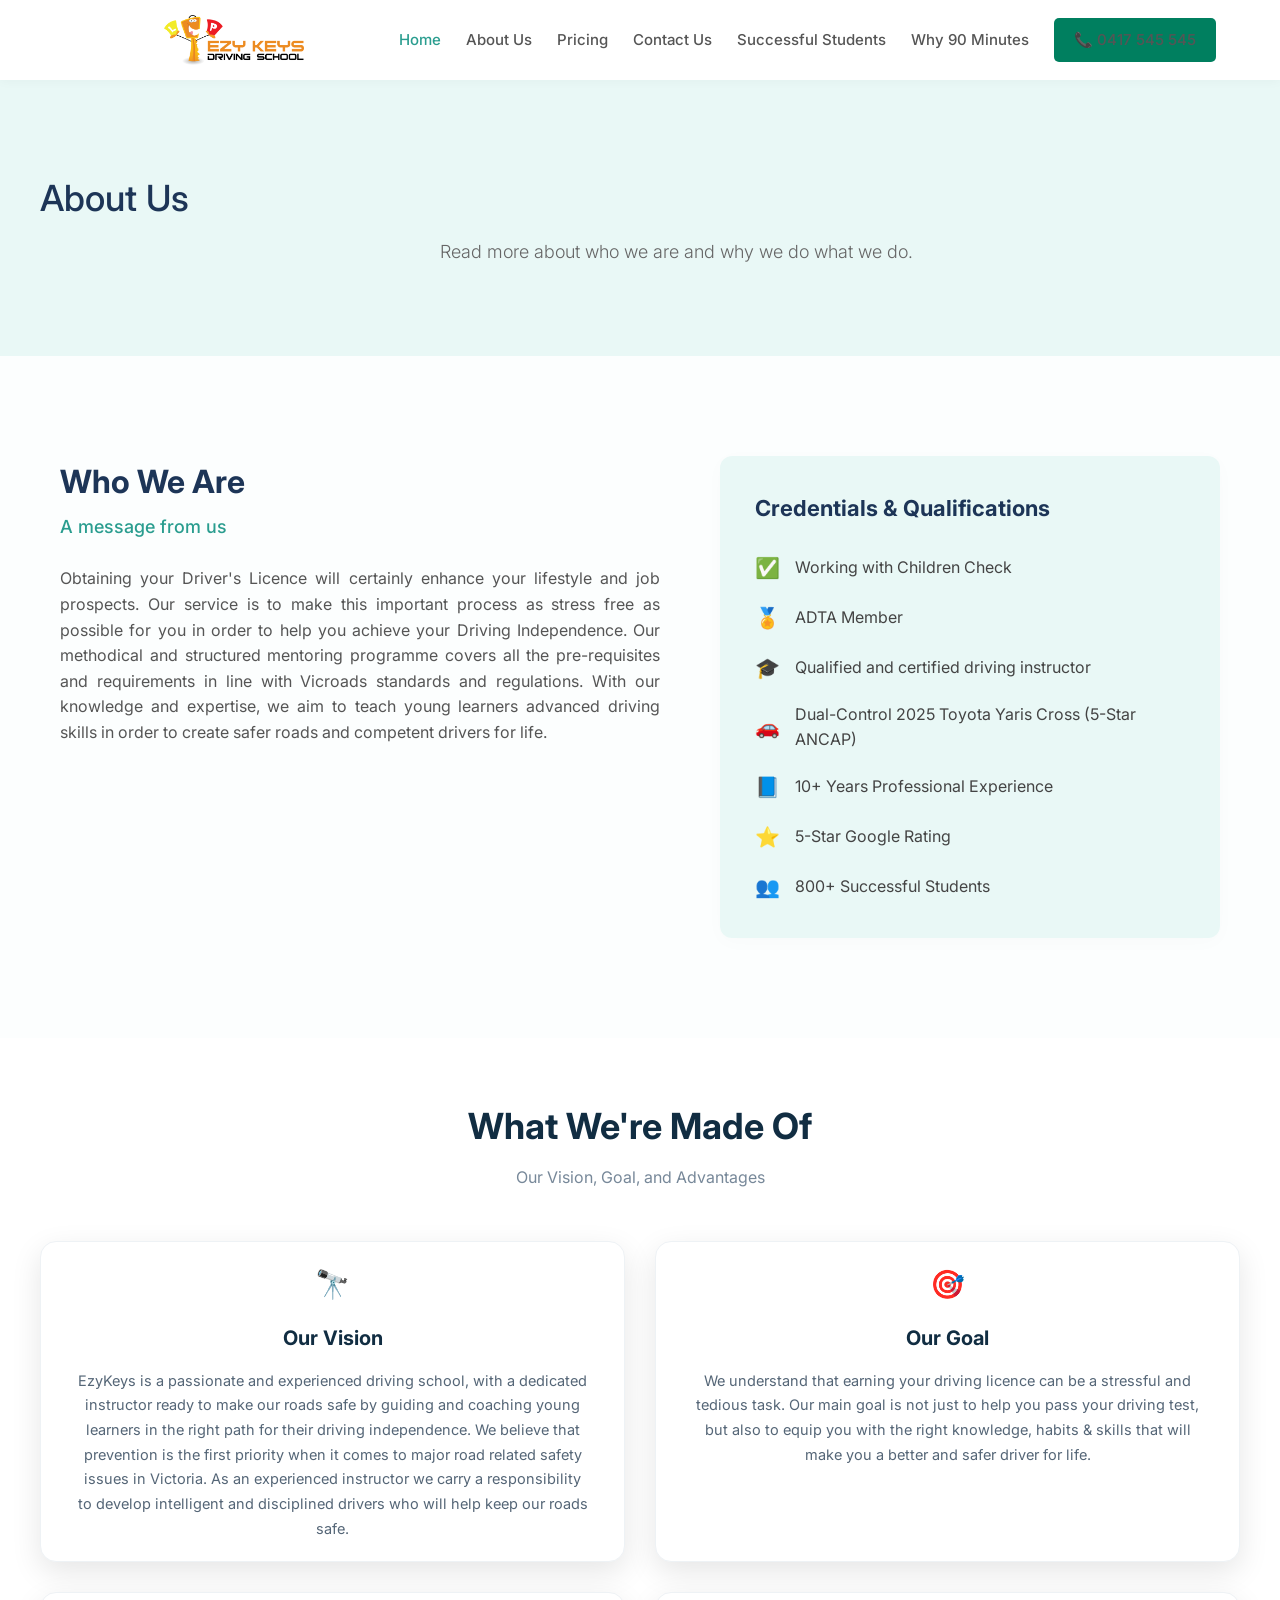
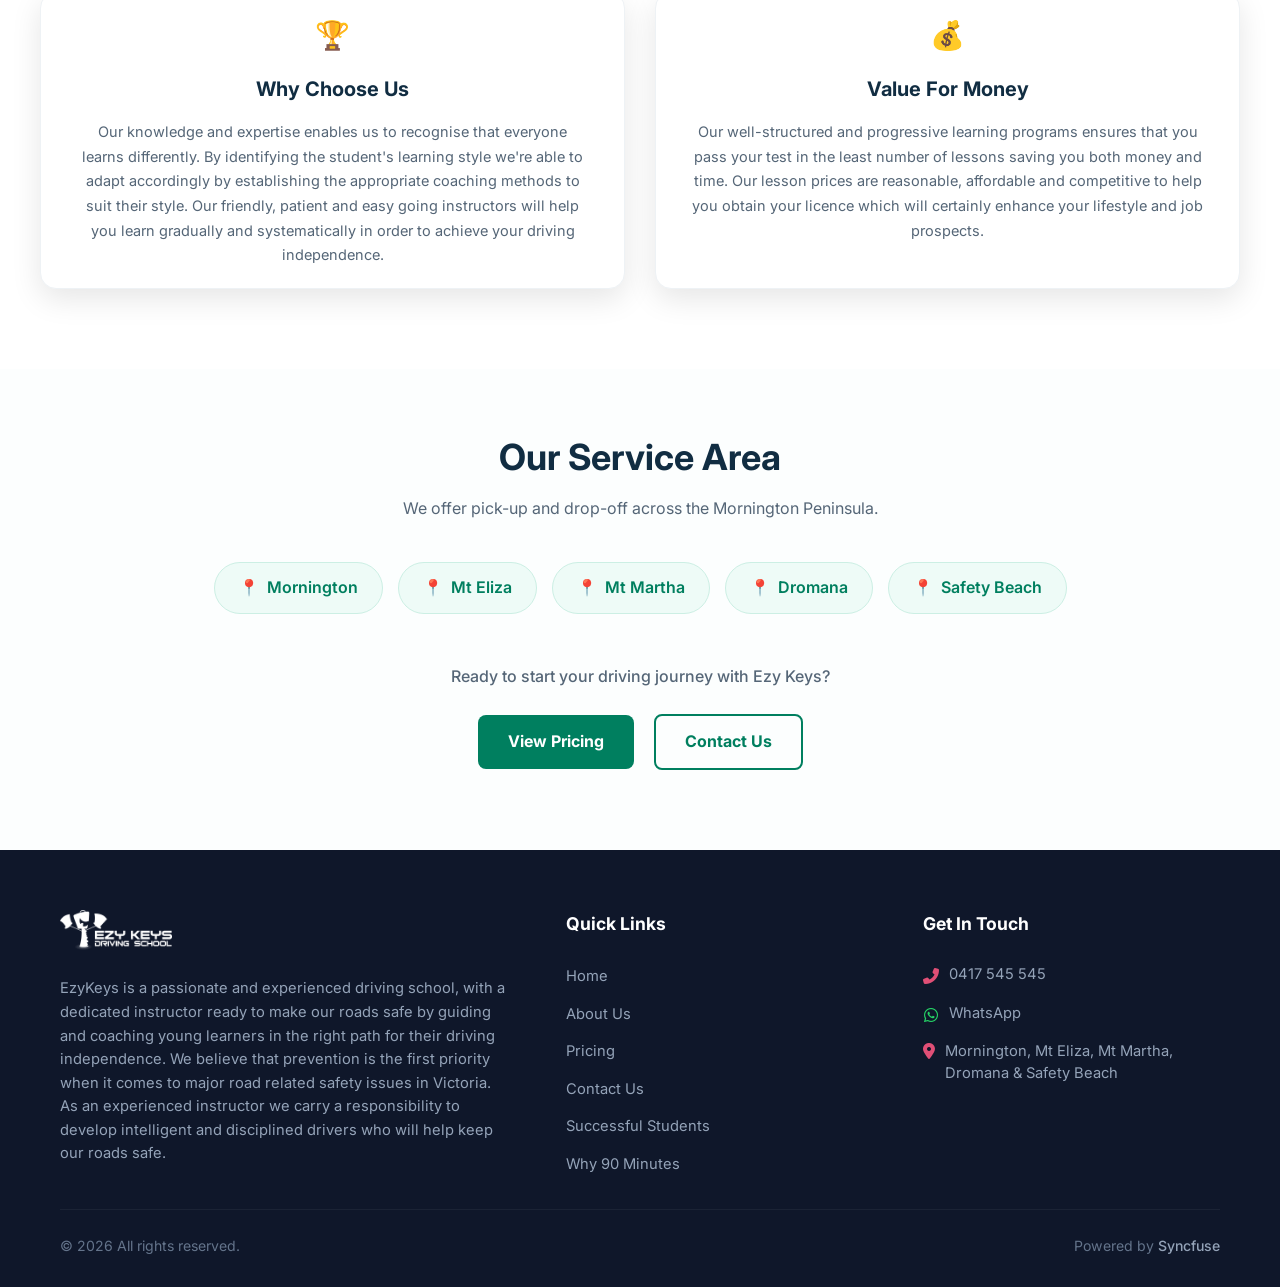
==== commit 284df995: "responsive  updates" ====
--- a/pages/About.html
+++ b/pages/About.html
@@ -12,22 +12,44 @@
 <body>
 
     <header>
-        <div class="logo">
-            <a href="../index.html">
-                <img src="../Images/logo.png" alt="Ezy Keys Driving School Logo">
-            </a>
-        </div>
-        <nav>
-            <a href="../index.html">Home</a>
-            <a href="../About.html"class="active">About Us</a>
-            <a href="../Pricing.html">Pricing</a>
-            <a href="../ContactUs.html">Contact Us</a>
-            <a href="../SuccessfulStudents.html">Successful Students</a>
-            <a href="../Why90Minutes.html">Why 90 Minutes</a>
-            <a href="tel:0417545545" class="phone-btn">📞 0417 545 545</a>
-        </nav>
-    </header>
-
+    <div class="logo">
+        <a href="../index.html">
+            <img src="../Images/logo.png" alt="Ezy Keys Driving School Logo">
+        </a>
+    </div>
+
+    <!-- Desktop Navigation -->
+    <nav class="desktop-nav">
+        <a href="../index.html" class="active">Home</a>
+        <a href="../pages/About.html">About Us</a>
+        <a href="../pages/pricing.html">Pricing</a>
+        <a href="../pages/contactus.html">Contact Us</a>
+        <a href="../pages/Successful_students.html">Successful Students</a>
+        <a href="../pages/Why90minutes.html">Why 90 Minutes</a>
+        <a href="tel:0417545545" class="phone-btn">📞 0417 545 545</a>
+    </nav>
+
+    <!-- Mobile Hamburger Button -->
+    <button class="mobile-menu-toggle" aria-label="Toggle menu" onclick="toggleMobileMenu()">
+        <span></span>
+        <span></span>
+        <span></span>
+    </button>
+</header>
+
+<!-- Mobile Navigation Overlay -->
+<nav class="mobile-nav" id="mobileNav">
+    <a href="../index.html">Home</a>
+    <a href="../pages/About.html">About Us</a>
+    <a href="../pages/pricing.html">Pricing</a>
+    <a href="../pages/contactus.html">Contact Us</a>
+    <a href="../pages/Successful_students.html">Successful Students</a>
+    <a href="../pages/Why90minutes.html">Why 90 Minutes</a>
+    <a href="tel:0417545545" class="phone-btn">📞 0417 545 545</a>
+</nav>
+
+<!-- Backdrop Overlay -->
+<div class="mobile-overlay" id="mobileOverlay" onclick="toggleMobileMenu()"></div>
     <section class="hero">
         <div class="hero-content">
         <h1>About Us</h1>
@@ -141,12 +163,12 @@
             <div>
                 <h3>Quick Links</h3>
                 <ul class="footer-links">
-                    <li><a href="/Ezy_Keys/Ezy_Keys/test.html">Home</a></li>
-                    <li><a href="/Ezy_Keys/Ezy_Keys/pages/About.html">About Us</a></li>
-                    <li><a href="/Ezy_Keys/Ezy_Keys/pages/pricing.html">Pricing</a></li>
-                    <li><a href="/Ezy_Keys/Ezy_Keys/pages/contactus.html">Contact Us</a></li>
-                    <li><a href="/Ezy_Keys/Ezy_Keys/pages/Successful_students.html">Successful Students</a></li>
-                    <li><a href="/Ezy_Keys/Ezy_Keys/pages/Why90minutes.html">Why 90 Minutes</a></li>
+                    <li><a href="../index.html">Home</a></li>
+                    <li><a href="../pages/About.html"class="active">About Us</a></li>
+                    <li><a href="../pages/pricing.html">Pricing</a></li>
+                    <li><a href="../pages/contactus.html">Contact Us</a></li>
+                    <li><a href="../pages/Successful_students.html">Successful Students</a></li>
+                    <li><a href="../pages/Why90minutes.html">Why 90 Minutes</a></li>
                 </ul>
             </div>
 
@@ -208,6 +230,33 @@
     });
 });
     </script>
+    
+        <script>
+
+function toggleMobileMenu() {
+    const toggle = document.querySelector('.mobile-menu-toggle');
+    const mobileNav = document.getElementById('mobileNav');
+    const overlay = document.getElementById('mobileOverlay');
+    const body = document.body;
+
+    toggle.classList.toggle('active');
+    mobileNav.classList.toggle('active');
+    overlay.classList.toggle('active');
+    body.classList.toggle('menu-open');
+}
+
+document.querySelectorAll('.mobile-nav a').forEach(link => {
+    link.addEventListener('click', () => {
+        toggleMobileMenu();
+    });
+});
+
+document.addEventListener('keydown', (e) => {
+    if (e.key === 'Escape' && document.getElementById('mobileNav').classList.contains('active')) {
+        toggleMobileMenu();
+    }
+});
+    </script>
 </body>
 </html>
 
--- a/style.css
+++ b/style.css
@@ -1,75 +1,250 @@
 /* ============================================================
-   COMMON(shared across all pages)
-   ============================================================ */    
-      
-      * {
-            margin: 0;
-            padding: 0;
-            box-sizing: border-box;
-            body { font-family: 'Inter', sans-serif; }
-        }
-
-        body {
-            background-color: #fcfefe;
-            color: #333333;
-            line-height: 1.6;
-        }
-/*============================================================
-    home page 
-==============================================================
-
+   CSS VARIABLES
+   ============================================================ */
+:root {
+    --primary-teal: #007f73;
+    --secondary-teal: #2a9d8f;
+    --accent-orange: #ff9800;
+    --white: #ffffff;
+    --light-bg: #f4faf8;
+    --dark-grey: #333333;
+    --text-secondary: #64748b;
+    --text-main-dark: #0f172a;
+    --brand-emerald: #007f5f;
+    --brand-emerald-light: #e6f7f3;
+    --brand-emerald-hover: #00644b;
+    --border-gray: #e2e8f0;
+    --bg-muted: #f8fafc;
+}
+
+/* ============================================================
+   GLOBAL RESET
+   ============================================================ */
+* {
+    margin: 0;
+    padding: 0;
+    box-sizing: border-box;
+}
+
+body {
+    font-family: 'Inter', sans-serif;
+    background-color: #fcfefe;
+    color: #333333;
+    line-height: 1.6;
+}
+
+/* ============================================================
+   RESPONSIVE NAVBAR WITH HAMBURGER MENU
+   ============================================================ */
+header {
+    display: flex;
+    justify-content: space-between;
+    align-items: center;
+    padding: 15px 5%;
+    background-color: #ffffff;
+    box-shadow: 0 2px 10px rgba(0,0,0,0.03);
+    position: sticky;
+    top: 0;
+    z-index: 1000;
+}
+
+.logo {
+    display: flex;
+    align-items: center;
+    margin-left: 100px;
+}
+
+.logo img {
+    height: 50px;
+    width: auto;
+    display: block;
+}
+
+/* Desktop Navigation */
+.desktop-nav {
+    display: flex;
+    align-items: center;
+    gap: 25px;
+}
+
+.desktop-nav a {
+    text-decoration: none;
+    color: #555555;
+    font-weight: 500;
+    font-size: 15px;
+    transition: color 0.3s;
+}
+
+.desktop-nav a:hover,
+.desktop-nav a.active {
+    color: #2a9d8f;
+}
+
+.phone-btn {
+    background-color: #007f5f;
+    color: #ffffff;
+    padding: 10px 20px;
+    border-radius: 5px;
+    text-decoration: none;
+    font-weight: bold;
+    display: inline-flex;
+    align-items: center;
+    gap: 8px;
+    transition: background-color 0.3s;
+}
+
+.phone-btn:hover {
+    background-color: #00644b;
+}
+
+/* Mobile Menu Toggle Button (Hidden on Desktop) */
+.mobile-menu-toggle {
+    display: none;
+    background: none;
+    border: none;
+    cursor: pointer;
+    padding: 8px;
+    z-index: 1100;
+}
+
+.mobile-menu-toggle span {
+    display: block;
+    width: 25px;
+    height: 3px;
+    background-color: #007f5f;
+    margin: 5px 0;
+    border-radius: 2px;
+    transition: all 0.3s ease;
+}
+
+.mobile-menu-toggle.active span:nth-child(1) {
+    transform: rotate(45deg) translate(5px, 5px);
+}
+
+.mobile-menu-toggle.active span:nth-child(2) {
+    opacity: 0;
+}
+
+.mobile-menu-toggle.active span:nth-child(3) {
+    transform: rotate(-45deg) translate(6px, -6px);
+}
+
+/* Mobile Navigation Overlay */
+.mobile-nav {
+    display: none;
+    position: fixed;
+    top: 0;
+    left: 0;
+    width: 100%;
+    height: 100vh;
+    background-color: #ffffff;
+    padding: 100px 30px 40px;
+    flex-direction: column;
+    align-items: center;
+    gap: 0;
+    z-index: 999;
+    overflow-y: auto;
+    transform: translateX(100%);
+    transition: transform 0.3s ease;
+}
+
+.mobile-nav.active {
+    transform: translateX(0);
+}
+
+.mobile-nav a {
+    text-decoration: none;
+    color: #333333;
+    font-size: 18px;
+    font-weight: 600;
+    padding: 18px 0;
+    width: 100%;
+    text-align: center;
+    border-bottom: 1px solid #f0f0f0;
+    transition: color 0.3s;
+}
+
+.mobile-nav a:hover,
+.mobile-nav a.active {
+    color: #007f5f;
+}
+
+.mobile-nav .phone-btn {
+    margin-top: 20px;
+    width: 100%;
+    max-width: 280px;
+    justify-content: center;
+    padding: 14px;
+    font-size: 16px;
+}
+
+/* Overlay backdrop */
+.mobile-overlay {
+    display: none;
+    position: fixed;
+    top: 0;
+    left: 0;
+    width: 100%;
+    height: 100%;
+    background-color: rgba(0,0,0,0.5);
+    z-index: 998;
+    opacity: 0;
+    transition: opacity 0.3s ease;
+}
+
+.mobile-overlay.active {
+    display: block;
+    opacity: 1;
+}
+
+body.menu-open {
+    overflow: hidden;
+}
+
+/* ============================================================
+   HOME PAGE
+   ============================================================ */
 
 /* --- Hero Section --- */
 .hero-section-home {
     background-color: #f4faf8;
-    
 }
 
 .hero-container-home {
     display: flex;
-    padding: 80px 8%;
     padding: 80px 14% 60px 14%;
     align-items: center;
-    justify-content: center;  /* Centers items horizontally */
+    justify-content: center;
     gap: 40px;
 }
 
 .hero-text {
     flex: 1;
 }
+
 .rating-badge {
     display: inline-block !important;
-    background-color:transparent !important;
-    color: var(--accent-orange)!important;
-   border: 1px solid var(--primary-teal)!important; 
-   padding: 5px 15px;
-    border-radius: 20px; 
-    
-}
-    /* This targets only the text wrapper we just made */
+    background-color: transparent !important;
+    color: var(--accent-orange) !important;
+    border: 1px solid var(--primary-teal) !important;
+    padding: 5px 15px;
+    border-radius: 20px;
+}
+
 .rating-badge span {
     color: var(--primary-teal) !important;
-   
-}
- 
-
-.hero-text h1 {
-    font-size: 3rem;
-    color: black(--primary-teal);
-    line-height: 1.2;
-    margin-bottom: 15px;
-     
-    
-}
+}
+
 .hero-text h1 {
     font-size: 60px;
     color: var(--primary-teal);
     line-height: 1.2;
-    margin-bottom: 15px;  
+    margin-bottom: 15px;
     margin-top: 50px;
 }
+
 .hero-text h1 span {
-    color: #000000; /* This turns the first line black */
+    color: #000000;
 }
 
 .subtitle {
@@ -132,10 +307,9 @@
     color: var(--primary-teal);
 }
 
- Hero Image Layout Simulation 
- /* --- Hero Image Configuration --- */
-.hero-image { 
-    flex: 1; 
+/* --- Hero Image Configuration --- */
+.hero-image {
+    flex: 1;
     display: flex;
     justify-content: center;
     align-items: center;
@@ -143,20 +317,19 @@
 
 .hero-collage-img {
     width: 100%;
-    max-width: 550px; /* Adjust this number to make the whole image larger or smaller */
+    max-width: 550px;
     height: auto;
-    border-radius: 15px; /* Creates those beautiful rounded corners seen in your mockup */
-    box-shadow: 0 4px 15px rgba(0,0,0,0.05); /* Adds a very soft shadow around the image */
+    border-radius: 15px;
+    box-shadow: 0 4px 15px rgba(0,0,0,0.05);
     display: block;
 }
 
-
 .grid-item {
-     background-color: #ddd; 
-     border-radius: 10px; 
-     min-height: 150px; 
-     background-size: cover; 
-     background-position: center; 
+    background-color: #ddd;
+    border-radius: 10px;
+    min-height: 150px;
+    background-size: cover;
+    background-position: center;
 }
 
 .main-img {
@@ -165,8 +338,8 @@
     background-image: url('Ezy-Keys-Yaris.png');
 }
 
- /* --- Stats Bar ---  */
-.stats-bar1 { 
+/* --- Stats Bar --- */
+.stats-bar1 {
     background-color: var(--primary-teal);
     color: var(--white);
     text-align: center;
@@ -182,13 +355,13 @@
     font-size: 2.5rem;
 }
 
-/*  Headings, Why choose Ezy Keys Driving School*/
+/* --- Why Choose Section --- */
 .container-why-choose {
     max-width: 1200px;
     margin: 0 auto;
     padding: 60px 20px;
-
-}
+}
+
 .section-title-why-choose {
     text-align: center;
     font-size: 2.2rem;
@@ -210,31 +383,22 @@
     gap: 25px;
 }
 
-/*.feat-card {
-    background: var(--light-bg);
-    padding: 25px;
-    border-radius: 8px;
-    text-align: center;
+.feat-card1 {
+    background: #eefbf7;
+    padding: 10px 15px;
+    border-radius: 15px;
     box-shadow: 0 4px 6px rgba(0,0,0,0.02);
-}*/
-.feat-card1 {
-    background: #eefbf7; /* Light green background as seen in the image */
-    padding: 10px 15px;
-    border-radius: 15px; /* Softer, rounder corners matching your image */
-    box-shadow: 0 4px 6px rgba(0,0,0,0.02);
-    
-    /* Change to Flexbox for side-by-side layout */
-    display: flex;
-    align-items: center; /* Vertically centers the icon and text */
-    gap: 15px;           /* Puts a clean space between the icon and text */
-    text-align: left;    /* Aligns the text content to the left */
+    display: flex;
+    align-items: center;
+    gap: 15px;
+    text-align: left;
 }
 
 .feat-card1 p {
-    color: #1a4263;      /* Dark blue/grey color matching the mockup text */
-    font-size: 14px;   /* Slightly smaller font size for a more refined look */
-    font-weight: 400;    /* Semibold text weight */
-    margin: 0;           /* Clean up any default paragraph margins */
+    color: #1a4263;
+    font-size: 14px;
+    font-weight: 400;
+    margin: 0;
     line-height: 1.3;
 }
 
@@ -242,62 +406,58 @@
     font-size: 2rem;
     display: flex;
     align-items: center;
-    justify-content: ;
-    flex-shrink: 0;     /* Prevents the emoji container from squeezing on smaller screens */
-}
+    justify-content: center;
+    flex-shrink: 0;
+}
+
 .feat-card1 h4 {
     margin-bottom: 10px;
 }
-/* Container to handle centering and top spacing */
+
 .about-btn-container {
     display: flex;
     justify-content: center;
-    margin-left:390px;
-    margin-top: 40px; /* Generous gap between the grid and the button */
+    margin-left: 390px;
+    margin-top: 40px;
     width: 200%;
 }
 
-/* Specific styling for the Learn More button */
 .btn-about {
-    background-color: #006653; /* Deep teal color matching the image */
+    background-color: #006653;
     color: var(--white);
-    padding: 14px 35px;        /* Slightly larger padding for a prominent look */
-    border-radius: 8px;        /* Subtle corner rounding */
+    padding: 14px 35px;
+    border-radius: 8px;
     font-size: 1.1rem;
     font-weight: bold;
     text-align: center;
     transition: background-color 0.3s, transform 0.2s;
     border: none;
     cursor: pointer;
-   
-}
-
-/* Hover effect to make it interactive */
+}
+
 .btn-about:hover {
-    background-color: #004d3e; /* Darkens slightly on hover */
+    background-color: #004d3e;
     transform: translateY(-2px);
 }
+
 /* --- Why 90 Section --- */
 .why-90-section {
-    background-color: #f9f9f9;
-}
-/* --- Why 90 Section Split Layout --- */
-.why-90-section {
-    background-color: #f3faf7; /* Soft light-mint background spanning full screen */
+    background-color: #f3faf7;
     padding: 60px 0;
 }
 
-/* Flexbox parent row splitting left and right side */
 .why-90-split-container {
     display: flex;
     align-items: center;
     justify-content: space-between;
     gap: 50px;
-}
-
-/* Left Side Layout */
+    max-width: 1200px;
+    margin: 0 auto;
+    padding: 0 20px;
+}
+
 .why-90-left-col {
-    flex: 1.2; /* Takes slightly more space than the right card */
+    flex: 1.2;
 }
 
 .why-90-title {
@@ -313,7 +473,6 @@
     margin-bottom: 25px;
 }
 
-/* Clean list alignment with green checkmarks */
 .why-90-list {
     list-style: none;
     padding: 0;
@@ -331,7 +490,7 @@
 }
 
 .why-90-list li i {
-    color: #007f73; /* Teal checkmark */
+    color: #007f73;
     margin-top: 4px;
     font-size: 0.9rem;
 }
@@ -349,28 +508,24 @@
     font-weight: bold;
     display: inline-block;
     transition: 0.3s;
-    
 }
 
 .btn-find-out:hover {
     background-color: #004d3e;
 }
 
-/* Right Side Layout: Mini Price Card */
 .why-90-right-col {
     flex: 0.8;
     display: flex;
     flex-direction: column;
     justify-content: center;
-}
-.why-90-right-col {
     min-height: 100%;
 }
 
-.mini-price-card {                 /*90 min right side box*/
+.mini-price-card {
     background: #ffffff;
     width: 100%;
-    max-width:800px;
+    max-width: 800px;
     padding: 10px 30px;
     border-radius: 12px;
     box-shadow: 0 10px 30px rgba(0, 0, 0, 0.04);
@@ -380,7 +535,7 @@
 
 .timer-icon-wrapper i {
     font-size: 2.5rem;
-    color: #4b306b; /* Muted purple tone from image */
+    color: #4b306b;
     margin-bottom: 15px;
 }
 
@@ -396,7 +551,6 @@
     margin-bottom: 30px;
 }
 
-/* Clean row formatting for pricing options */
 .price-row {
     display: flex;
     justify-content: space-between;
@@ -438,18 +592,6 @@
     background-color: #005c53;
 }
 
-/* Media Query Adjustment for Mobile Viewports */
-@media(max-width: 900px) {
-    .why-90-split-container {
-        flex-direction: column;
-        gap: 40px;
-        text-align: left;
-    }
-    .why-90-right-col {
-        width: 100%;
-    }
-}
-
 .benefits-grid {
     display: grid;
     grid-template-columns: 1fr 1fr;
@@ -514,7 +656,8 @@
     border-radius: 10px;
     font-weight: bold;
 }
-/* --- Testimonials Section Styling --- */
+
+/* --- Testimonials Section --- */
 .testimonials-section {
     background-color: #ffffff;
     padding: 60px 0;
@@ -522,7 +665,7 @@
 
 .rating-summary {
     text-align: center;
-    color: #ff9800; /* Crisp orange stars */
+    color: #ff9800;
     margin-bottom: 40px;
     font-size: 1.1rem;
 }
@@ -532,7 +675,8 @@
     font-weight: 600;
     margin-left: 10px;
 }
-.container-testimonials{
+
+.container-testimonials {
     max-width: 1200px;
     margin: 0 auto;
     padding: 0 20px;
@@ -545,7 +689,6 @@
     margin-bottom: 40px;
 }
 
-/* Updated card to white background with soft shadow lines */
 .review-card {
     background: #ffffff;
     padding: 35px 30px;
@@ -572,14 +715,12 @@
     flex-grow: 1;
 }
 
-/* Profile flex wrapper layout alignment */
 .reviewer-profile {
     display: flex;
     align-items: center;
     gap: 15px;
 }
 
-/* Circle Avatar Elements */
 .avatar {
     width: 45px;
     height: 45px;
@@ -609,14 +750,12 @@
     color: #a0aec0;
 }
 
-/* Center Container for the Google Button */
 .review-btn-container {
     display: flex;
     justify-content: center;
     margin-top: 40px;
 }
 
-/* Modern bordered button styling */
 .btn-google-review {
     background-color: transparent;
     color: #006653;
@@ -633,44 +772,19 @@
     background-color: #006653;
     color: #ffffff;
 }
-/* --- Testimonials --- */
-.rating-summary {
-    text-align: center;
-    color: var(--accent-orange);
-    margin-bottom: 30px;
-    font-size: 1.1rem;
-}
-
-.rating-summary span {
-    color: var(--dark-grey);
-    margin-left: 10px;
-}
-
-.testimonials-grid {
-    display: grid;
-    grid-template-columns: repeat(auto-fit, minmax(280px, 1fr));
-    gap: 25px;
-}
-
-.review-card {
-    background: #ffffff;
-    padding: 25px;
-    border-radius: 8px;
-    border: 1px solid #ffe0d3;
-}
-
-.review-card h5 {
-    margin-top: 15px;
-    color: var(--primary-teal);
-}
-*/
-
-/* --- Green CTA Banner Styles --- */
+
+/* --- Green CTA Banner --- */
 .cta-banner-section {
-    background-color: #007f73; /* Rich deep teal/green background */
+    background-color: #007f73;
     padding: 50px 0;
     text-align: center;
     color: #ffffff;
+}
+
+.cta-banner-container {
+    max-width: 1100px;
+    margin: 0 auto;
+    padding: 0 20px;
 }
 
 .cta-banner-container h2 {
@@ -701,7 +815,7 @@
     text-decoration: none;
     font-weight: bold;
     font-size: 0.95rem;
-    display: flex;
+    display: inline-flex;
     align-items: center;
     gap: 10px;
     box-shadow: 0 4px 10px rgba(0, 0, 0, 0.08);
@@ -709,7 +823,7 @@
 }
 
 .cta-btn-phone i {
-    color: #e04f76; /* Distinct soft pink/red icon tone */
+    color: #e04f76;
 }
 
 .cta-btn-phone:hover {
@@ -725,7 +839,7 @@
     text-decoration: none;
     font-weight: bold;
     font-size: 0.95rem;
-    display: flex;
+    display: inline-flex;
     align-items: center;
     gap: 10px;
     transition: background-color 0.3s;
@@ -735,21 +849,962 @@
     background-color: rgba(255, 255, 255, 0.25);
 }
 
-
- /* --- Footer --- */ 
+/* ============================================================
+   ABOUT PAGE
+   ============================================================ */
+.hero {
+    text-align: left;
+    padding: 90px 30px;
+    background-color: #0dad9514;
+}
+
+.hero-content {
+    max-width: 1200px;
+    margin: 0 auto;
+}
+
+.hero h1 {
+    font-size: 36px;
+    color: #1d3557;
+    font-weight: 510;
+    margin-bottom: 10px;
+}
+
+.hero p {
+    font-size: 18px;
+    color: #666666;
+    font-weight: 300;
+    margin-left: 400px;
+}
+
+.container {
+    max-width: 1200px;
+    margin: 0 auto;
+    padding: 100px 20px;
+    display: grid;
+    grid-template-columns: 1.2fr 1fr;
+    gap: 60px;
+    align-items: start;
+}
+
+.message-section h2 {
+    font-size: 32px;
+    color: #1d3557;
+    margin-bottom: 5px;
+}
+
+.message-section h3 {
+    font-size: 18px;
+    color: #2a9d8f;
+    font-weight: 500;
+    margin-bottom: 25px;
+}
+
+.message-section p {
+    color: #555555;
+    font-size: 16px;
+    text-align: justify;
+}
+
+.credentials-card {
+    background-color: #0dad9514;
+    border-radius: 12px;
+    padding: 35px;
+    box-shadow: 0 4px 20px rgba(0, 0, 0, 0.02);
+}
+
+.credentials-card h2 {
+    font-size: 22px;
+    color: #1d3557;
+    margin-bottom: 25px;
+}
+
+.credentials-list {
+    list-style: none;
+}
+
+.credentials-list li {
+    display: flex;
+    align-items: center;
+    gap: 15px;
+    margin-bottom: 18px;
+    font-size: 16px;
+    color: #444444;
+}
+
+.credentials-list li:last-child {
+    margin-bottom: 0;
+}
+
+.icon {
+    font-size: 20px;
+    min-width: 25px;
+    text-align: center;
+}
+
+/* --- What We're Made Of Section --- */
+.advantages-section {
+    padding: 60px 20px 80px 20px;
+    background-color: #ffffff;
+}
+
+.advantages-header {
+    text-align: center;
+    margin-bottom: 50px;
+}
+
+.advantages-header h2 {
+    font-size: 36px;
+    color: #112d42;
+    font-weight: 700;
+    margin-bottom: 10px;
+}
+
+.advantages-header p {
+    font-size: 16px;
+    color: #778899;
+    font-weight: 400;
+}
+
+.advantages-grid {
+    max-width: 1200px;
+    margin: 0 auto;
+    display: grid;
+    grid-template-columns: 1fr 1fr;
+    gap: 30px;
+}
+
+.advantage-card {
+    background: #ffffff;
+    border: 1px solid #eef2f5;
+    border-radius: 16px;
+    padding: 20px 35px;
+    text-align: center;
+    box-shadow: 0 10px 30px rgba(0, 0, 0, 0.1);
+    transition: transform 0.3s ease, box-shadow 0.3s ease;
+}
+
+.advantage-card:hover {
+    transform: translateY(-4px);
+    box-shadow: 0 15px 35px rgba(0, 0, 0, 0.04);
+}
+
+.card-emoji {
+    font-size: 28px;
+    margin-bottom: 15px;
+    display: inline-block;
+}
+
+.advantage-card h3 {
+    font-size: 20px;
+    color: #112d42;
+    margin-bottom: 15px;
+    font-weight: 700;
+}
+
+.advantage-card p {
+    font-size: 14.5px;
+    color: #556677;
+    line-height: 1.7;
+    text-align: center;
+}
+
+/* --- Service Area Section --- */
+.service-area-section {
+    padding: 60px 20px 80px 20px;
+    background-color: #fcfefe;
+    text-align: center;
+}
+
+.service-area-section h2 {
+    font-size: 36px;
+    color: #112d42;
+    font-weight: 700;
+    margin-bottom: 10px;
+}
+
+.service-area-section .subtitle {
+    font-size: 16px;
+    color: #556677;
+    margin-bottom: 40px;
+}
+
+.locations-container {
+    display: flex;
+    justify-content: center;
+    align-items: center;
+    flex-wrap: wrap;
+    gap: 15px;
+    max-width: 1000px;
+    margin: 0 auto 50px auto;
+}
+
+.location-badge {
+    background-color: #eefbf7;
+    border: 1px solid #ccefe4;
+    color: #007f5f;
+    padding: 12px 24px;
+    border-radius: 50px;
+    font-size: 16px;
+    font-weight: 600;
+    display: inline-flex;
+    align-items: center;
+    gap: 8px;
+}
+
+.location-badge span {
+    color: #e63946;
+}
+
+.service-area-cta {
+    margin-top: 20px;
+}
+
+.service-area-cta p {
+    font-size: 16px;
+    color: #556677;
+    margin-bottom: 25px;
+    font-weight: 500;
+}
+
+.cta-buttons {
+    display: flex;
+    justify-content: center;
+    align-items: center;
+    gap: 20px;
+}
+
+.btn-primary {
+    background-color: #007f5f;
+    color: #ffffff;
+    padding: 14px 30px;
+    border-radius: 8px;
+    text-decoration: none;
+    font-weight: bold;
+    font-size: 16px;
+    transition: background-color 0.3s;
+    border: none;
+    cursor: pointer;
+}
+
+.btn-primary:hover {
+    background-color: #00644b;
+}
+
+.btn-secondary {
+    background-color: transparent;
+    color: #007f5f;
+    padding: 13px 29px;
+    border-radius: 8px;
+    text-decoration: none;
+    font-weight: bold;
+    font-size: 16px;
+    border: 2px solid #007f5f;
+    transition: background-color 0.3s, color 0.3s;
+    cursor: pointer;
+}
+
+.btn-secondary:hover {
+    background-color: #eefbf7;
+}
+
+/* ============================================================
+   CONTACT PAGE
+   ============================================================ */
+.hero-banner-section {
+    background-color: #f1faf7;
+    padding: 50px 8%;
+    text-align: left;
+}
+
+.hero-banner-section h1 {
+    font-size: 36px;
+    font-weight: 700;
+    color: #0f2942;
+    margin-bottom: 8px;
+}
+
+.hero-banner-section p {
+    font-size: 15px;
+    color: var(--text-secondary);
+}
+
+.contact-content-grid-container {
+    max-width: 1140px;
+    margin: 50px auto;
+    padding: 0 20px;
+    display: grid;
+    grid-template-columns: 1fr 1fr;
+    gap: 40px;
+    align-items: start;
+}
+
+.left-details-pane {
+    display: flex;
+    flex-direction: column;
+    gap: 16px;
+}
+
+.left-details-pane h2 {
+    font-size: 26px;
+    color: var(--text-main-dark);
+    font-weight: 700;
+    margin-bottom: 10px;
+}
+
+.info-detail-row-card {
+    background: #ffffff;
+    border: 1px solid var(--border-gray);
+    border-radius: 10px;
+    padding: 18px 20px;
+    display: flex;
+    align-items: center;
+    gap: 16px;
+}
+
+.info-detail-row-card .icon-wrapper-circle {
+    width: 44px;
+    height: 44px;
+    border-radius: 50%;
+    background-color: var(--brand-emerald-light);
+    color: var(--brand-emerald);
+    display: flex;
+    align-items: center;
+    justify-content: center;
+    font-size: 16px;
+    flex-shrink: 0;
+}
+
+.card-text-node p.label-node {
+    font-size: 11px;
+    color: #64748b;
+    text-transform: uppercase;
+    letter-spacing: 0.5px;
+    margin-bottom: 2px;
+    font-weight: 600;
+}
+
+.card-text-node p.value-node {
+    font-size: 15px;
+    font-weight: 700;
+    color: var(--text-main-dark);
+}
+
+.card-text-node a.value-link-node {
+    font-size: 15px;
+    font-weight: 700;
+    color: var(--text-main-dark);
+    text-decoration: none;
+}
+
+.suburb-span-text {
+    font-size: 13px;
+    color: var(--text-secondary);
+    font-weight: 400;
+    display: block;
+    margin-top: 2px;
+}
+
+.right-emphasis-panel-box {
+    background-color: var(--brand-emerald);
+    color: #ffffff;
+    border-radius: 14px;
+    padding: 35px;
+}
+
+.right-emphasis-panel-box h3 {
+    font-size: 24px;
+    font-weight: 700;
+    margin-bottom: 15px;
+}
+
+.right-emphasis-panel-box p.description-body {
+    font-size: 14px;
+    line-height: 1.6;
+    color: rgba(255, 255, 255, 0.95);
+    margin-bottom: 30px;
+    text-align: left;
+}
+
+.action-button-stack {
+    display: flex;
+    flex-direction: column;
+    gap: 12px;
+}
+
+.action-button-stack a {
+    display: flex;
+    align-items: center;
+    justify-content: center;
+    gap: 10px;
+    padding: 12px;
+    border-radius: 6px;
+    text-decoration: none;
+    font-weight: 700;
+    font-size: 14.5px;
+    transition: opacity 0.2s ease;
+}
+
+.action-button-stack a:hover {
+    opacity: 0.95;
+}
+
+.action-button-stack a.light-btn {
+    background-color: #ffffff;
+    color: var(--brand-emerald);
+}
+
+.action-button-stack a.translucent-btn {
+    background-color: rgba(255, 255, 255, 0.15);
+    color: #ffffff;
+    border: 1px solid rgba(255, 255, 255, 0.2);
+}
+
+.review-callout-section {
+    background-color: var(--bg-muted);
+    padding: 60px 20px;
+    text-align: center;
+    border-top: 1px solid var(--border-gray);
+}
+
+.review-callout-section h2 {
+    font-size: 26px;
+    font-weight: 700;
+    color: #0f2942;
+    margin-bottom: 12px;
+}
+
+.review-callout-section p {
+    font-size: 15px;
+    color: var(--text-secondary);
+    margin-bottom: 24px;
+    max-width: 700px;
+    margin-left: auto;
+    margin-right: auto;
+}
+
+.review-cta-btn {
+    background-color: var(--brand-emerald);
+    color: #ffffff;
+    padding: 12px 28px;
+    border-radius: 6px;
+    text-decoration: none;
+    font-weight: 700;
+    font-size: 15px;
+    display: inline-flex;
+    align-items: center;
+    gap: 8px;
+    transition: background-color 0.2s ease;
+    border: none;
+}
+
+.review-cta-btn:hover {
+    background-color: var(--brand-emerald-hover);
+}
+
+.review-cta-btn i {
+    color: #f59e0b;
+}
+
+/* ============================================================
+   PRICING PAGE
+   ============================================================ */
+.pricing-container {
+    margin-bottom: 60px;
+}
+
+.info-section-1 {
+    margin-bottom: 60px;
+    margin-top: 60px;
+}
+
+.pricing-container-1 h2 {
+    font-size: 24px;
+    color: #1d3557;
+    margin-bottom: 30px;
+    font-weight: 700;
+}
+
+.pricing-grid-1 {
+    display: grid;
+    grid-template-columns: repeat(auto-fit, minmax(280px, 1fr));
+    gap: 25px;
+    align-items: start;
+}
+
+.card {
+    background: #ffffff;
+    border: 1px solid #e0e0e0;
+    border-radius: 12px;
+    padding: 40px 30px;
+    position: relative;
+    box-shadow: 0 4px 15px rgba(0,0,0,0.01);
+    display: flex;
+    flex-direction: column;
+    max-height: 200px;
+}
+
+.card.featured {
+    border: 2px solid #007f5f;
+    padding-top: 45px;
+}
+
+.badge {
+    position: absolute;
+    top: 0;
+    left: 30px;
+    transform: translateY(-50%);
+    background-color: #007f5f;
+    color: #ffffff;
+    font-size: 11px;
+    font-weight: 700;
+    padding: 4px 12px;
+    border-radius: 4px;
+    text-transform: uppercase;
+    letter-spacing: 0.5px;
+}
+
+.card-title {
+    font-size: 14px;
+    color: #666666;
+    margin-bottom: 15px;
+    font-weight: 500;
+}
+
+.card-price {
+    font-size: 44px;
+    color: #007f5f;
+    font-weight: 700;
+    margin-bottom: 15px;
+}
+
+.card-footer-text {
+    font-size: 13px;
+    color: #555555;
+    display: flex;
+    align-items: center;
+    gap: 4px;
+}
+
+/* --- Drive Test Package --- */
+.drive-test-section {
+    margin-top: 60px;
+    border-top: 1px solid #eee;
+    padding-top: 60px;
+}
+
+.drive-test-header {
+    margin-bottom: 30px;
+}
+
+.drive-test-header h2 {
+    font-size: 26px;
+    color: #112d42;
+    font-weight: 700;
+    margin-bottom: 8px;
+}
+
+.drive-test-header p {
+    font-size: 15px;
+    color: #666666;
+}
+
+.drive-test-layout {
+    display: grid;
+    grid-template-columns: 1.1fr 0.9fr;
+    gap: 40px;
+    align-items: center;
+}
+
+.drive-test-image-container {
+    width: 100%;
+    border-radius: 16px;
+    overflow: hidden;
+    box-shadow: 0 4px 20px rgba(0, 0, 0, 0.05);
+}
+
+.drive-test-image-container img {
+    width: 100%;
+    height: auto;
+    display: block;
+    object-fit: cover;
+}
+
+.package-details-card {
+    background: #ffffff;
+    border: 1px solid #a3daf2;
+    border-radius: 16px;
+    padding: 40px;
+    box-shadow: 0 10px 30px rgba(0, 0, 0, 0.02);
+}
+
+.package-details-card h3 {
+    font-size: 20px;
+    color: #112d42;
+    margin-bottom: 10px;
+    font-weight: 700;
+}
+
+.package-price {
+    font-size: 44px;
+    color: #007f5f;
+    font-weight: 700;
+    margin-bottom: 25px;
+    display: flex;
+    align-items: center;
+}
+
+.package-features-list {
+    list-style: none;
+    margin-bottom: 35px;
+}
+
+.package-features-list li {
+    font-size: 15px;
+    color: #445566;
+    margin-bottom: 14px;
+    display: flex;
+    align-items: flex-start;
+    gap: 10px;
+    line-height: 1.5;
+}
+
+.package-features-list li span.check-icon {
+    color: #007f5f;
+    font-weight: bold;
+}
+
+.btn-book-now {
+    display: block;
+    width: 100%;
+    background-color: #007f5f;
+    color: #ffffff;
+    text-align: center;
+    padding: 14px;
+    border-radius: 8px;
+    text-decoration: none;
+    font-weight: bold;
+    font-size: 16px;
+    border: none;
+    cursor: pointer;
+    transition: background-color 0.2s ease;
+}
+
+.btn-book-now:hover {
+    background-color: #00644b;
+}
+
+/* ============================================================
+   WHY 90 MINUTES PAGE
+   ============================================================ */
+.container-90 {
+    display: flex;
+    flex-direction: column;
+    gap: 40px;
+    margin: 80px;
+    padding: 0 180px;
+}
+
+.intro-card {
+    background: linear-gradient(135deg, #f4fbfb 0%, #eef9f9 100%);
+    border: 1px solid #e2f2f2;
+    border-radius: 16px;
+    padding: 50px 40px;
+    text-align: center;
+    margin-bottom: 70px;
+    box-shadow: 0 4px 20px rgba(0, 132, 137, 0.03);
+}
+
+.intro-icon {
+    font-size: 2.8rem;
+    margin-bottom: 16px;
+    display: inline-block;
+}
+
+.intro-card h2 {
+    font-size: 2rem;
+    color: #0f172a;
+    margin-bottom: 16px;
+}
+
+.intro-card p {
+    font-size: 1.1rem;
+    color: #475569;
+    max-width: 820px;
+    margin: 0 auto;
+    line-height: 1.7;
+}
+
+.section-title {
+    font-size: 2.2rem;
+    color: #0f172a;
+    margin-bottom: 40px;
+    text-align: center;
+    letter-spacing: -0.5px;
+}
+
+.grid-container {
+    display: grid;
+    grid-template-columns: repeat(auto-fit, minmax(260px, 1fr));
+    gap: 24px;
+    margin-bottom: 80px;
+}
+
+.grid-card {
+    background: #ffffff;
+    border: 1px solid #e2e8f0;
+    padding: 30px;
+    border-radius: 12px;
+    box-shadow: 0 4px 6px rgba(0, 0, 0, 0.01);
+    transition: all 0.25s cubic-bezier(0.4, 0, 0.2, 1);
+    position: relative;
+    overflow: hidden;
+}
+
+.grid-card::before {
+    content: '';
+    position: absolute;
+    top: 0;
+    left: 0;
+    width: 4px;
+    height: 100%;
+    background-color: transparent;
+    transition: background-color 0.2s ease;
+}
+
+.grid-card:hover {
+    transform: translateY(-4px);
+    box-shadow: 0 10px 20px rgba(0, 0, 0, 0.04);
+    border-color: #cbd5e1;
+}
+
+.grid-card:hover::before {
+    background-color: #008489;
+}
+
+.card-icon {
+    font-size: 2rem;
+    margin-bottom: 16px;
+    display: inline-block;
+}
+
+.grid-card h3 {
+    font-size: 1.25rem;
+    color: #1e293b;
+    margin-bottom: 10px;
+    font-weight: 600;
+}
+
+.grid-card p {
+    font-size: 0.95rem;
+    color: #64748b;
+    line-height: 1.5;
+}
+
+/* --- Comparison Table --- */
+.comparison-section {
+    margin-bottom: 80px;
+}
+
+.table-wrapper {
+    overflow-x: auto;
+    background: #ffffff;
+    border: 1px solid #e2e8f0;
+    border-radius: 12px;
+    box-shadow: 0 4px 12px rgba(0, 0, 0, 0.02);
+}
+
+table {
+    width: 100%;
+    border-collapse: collapse;
+    text-align: left;
+    font-size: 1rem;
+}
+
+th, td {
+    padding: 18px 24px;
+    border-bottom: 1px solid #e2e8f0;
+}
+
+th {
+    background-color: #f8fafc;
+    color: #334155;
+    font-weight: 600;
+}
+
+tr:last-child td {
+    border-bottom: none;
+}
+
+.highlight-col {
+    background-color: #f0fdf4;
+    color: #166534;
+}
+
+th.highlight-col {
+    background-color: #dcfce7;
+    font-weight: 700;
+    color: #14532d;
+}
+
+td.highlight-col strong {
+    color: #15803d;
+}
+
+/* --- Closing CTA --- */
+.closing-cta-outer {
+    background-color: #0e8368;
+    width: 100%;
+    padding: 70px 20px;
+}
+
+.closing-cta-wrapper {
+    max-width: 1140px;
+    margin: 0 auto;
+    text-align: center;
+}
+
+.closing-cta-content {
+    color: #ffffff;
+}
+
+.closing-cta-content h2 {
+    font-size: 2.5rem;
+    margin-bottom: 18px;
+    font-weight: 700;
+    letter-spacing: -0.5px;
+}
+
+.closing-cta-content p {
+    font-size: 1.15rem;
+    margin-bottom: 35px;
+    opacity: 0.95;
+}
+
+.cta-actions-flex {
+    display: flex;
+    justify-content: center;
+    align-items: center;
+    gap: 20px;
+}
+
+.cta-btn-orange-phone {
+    background-color: #ffffff;
+    color: #05624c;
+    text-decoration: none;
+    padding: 14px 35px;
+    border-radius: 8px;
+    font-weight: 700;
+    font-size: 1.1rem;
+    display: flex;
+    align-items: center;
+    gap: 10px;
+    transition: opacity 0.2s ease;
+}
+
+.cta-btn-orange-phone:hover {
+    background-color: #ffffff;
+    opacity: 0.9;
+}
+
+.cta-btn-outline {
+    background-color: #319782;
+    color: #ffffff;
+    text-decoration: none;
+    padding: 14px 35px;
+    border-radius: 8px;
+    font-weight: 700;
+    font-size: 1.1rem;
+    transition: background-color 0.2s ease;
+}
+
+.cta-btn-outline:hover {
+    background-color: #27826e;
+}
+
+/* ============================================================
+   GALLERY PAGE
+   ============================================================ */
+.gallery-hero {
+    background: linear-gradient(135deg, #0f4c3a 0%, #0d6c54 100%);
+    color: #ffffff;
+    text-align: left;
+    padding: 80px 8%;
+}
+
+.gallery-hero h1 {
+    font-size: 38px;
+    font-weight: 700;
+    margin-bottom: 15px;
+    letter-spacing: -0.5px;
+}
+
+.gallery-hero p {
+    font-size: 16px;
+    opacity: 0.9;
+    max-width: 800px;
+    font-weight: 400;
+}
+
+.main-container {
+    max-width: 1250px;
+    margin: 0 auto;
+    padding: 60px 20px;
+}
+
+.main-container .section-title {
+    font-size: 24px;
+    color: #1a202c;
+    font-weight: 700;
+    margin-bottom: 30px;
+}
+
+.student-grid {
+    display: grid;
+    grid-template-columns: repeat(auto-fill, minmax(260px, 1fr));
+    gap: 25px;
+}
+
+.student-card {
+    background-color: #f7fafc;
+    border-radius: 16px;
+    overflow: hidden;
+    box-shadow: 0 4px 15px rgba(0, 0, 0, 0.04);
+    border: 1px solid #edf2f7;
+    transition: transform 0.25s ease, box-shadow 0.25s ease;
+    aspect-ratio: 3 / 4;
+    position: relative;
+}
+
+.student-card:hover {
+    transform: translateY(-5px);
+    box-shadow: 0 10px 25px rgba(0, 0, 0, 0.08);
+}
+
+.student-img {
+    width: 100%;
+    height: 100%;
+    object-fit: cover;
+    display: block;
+}
+
+/* ============================================================
+   FOOTER (Common across all pages)
+   ============================================================ */
 footer {
-    background: #0f172a; /* Ultra-dark navy background matching image 1 */
-    color: #94a3b8; /* Muted gray text readable on dark layouts */
+    background: #0f172a;
+    color: #94a3b8;
     padding-top: 60px;
     padding-bottom: 30px;
 }
 
 .footer-grid {
+    max-width: 1200px;
+    margin: 0 auto;
+    padding: 0 20px 20px;
     display: grid;
-    grid-template-columns: 1.5fr 1fr 1fr; /* Gives the first paragraph column more room */
+    grid-template-columns: 1.5fr 1fr 1fr;
     gap: 60px;
-    padding-bottom: 20px;
-    padding-top: 0;
 }
 
 .footer-about-col {
@@ -761,7 +1816,7 @@
 .footer-logo img {
     height: 40px;
     width: auto;
-    filter: brightness(0) invert(1); /* Forces the logo to display in crisp white over navy */
+    filter: brightness(0) invert(1);
 }
 
 .footer-desc {
@@ -777,7 +1832,6 @@
     margin-bottom: 25px;
 }
 
-/* Quick Navigation Links formatting */
 .footer-links {
     list-style: none;
     padding: 0;
@@ -798,7 +1852,6 @@
     color: #ffffff;
 }
 
-/* Interactive Contact rows with custom icons */
 .footer-contact-list {
     list-style: none;
     padding: 0;
@@ -842,555 +1895,6 @@
 .icon-pink { color: #e04f76; }
 .icon-green { color: #25d366; }
 
-
-/* --- Bottom Line & Clean Metadata Row --- */
-.footer-bottom-wrapper {
-    padding-top: 0;
-    padding-bottom: 0;
-}
-
-.footer-bottom-line {
-    height: 1px;
-    background-color: rgba(255, 255, 255, 0.05); /* Soft, barely-visible divider line */
-    width: 100%;
-    margin-bottom: 25px;
-}
-
-.footer-bottom-content {
-    display: flex;
-    justify-content: space-between; /* Pushes copyright left, credits right */
-    align-items: center;
-    font-size: 0.88rem;
-    color: #64748b;
-}
-
-.syncfuse-text {
-    color: #94a3b8;
-    font-weight: 500;
-}
-
-/* Responsive adjustment rules for tablets and mobile screens */
-@media(max-width: 900px) {
-    .footer-grid {
-        grid-template-columns: 1fr;
-        gap: 40px;
-    }
-    .footer-bottom-content {
-        flex-direction: column;
-        gap: 10px;
-        text-align: justify;
-    }
-}
-
-/* --- Responsive Layout Breakpoint --- */
-@media(max-width: 768px) {
-    header { flex-direction: column; gap: 15px; text-align: center; }
-    nav ul { margin-bottom: 10px; }
-    .hero-container { flex-direction: column; text-align: center; }
-    .features-list { display: inline-block; text-align: left; }
-    .cta-buttons { justify-content: center; }
-    .stats-container { flex-direction: column; gap: 20px; }
-    .benefits-grid { grid-template-columns: 1fr; }
-    .price-card.featured { transform: none; }
-}
-
-
-/* ============================================================
-   About 
-   ============================================================ */
-        .hero {
-            text-align:left;
-            padding: 90px 30px 90px 30px;
-            background-color: #0dad9514;
-            
-            
-        }
-        .hero-content{
-             max-width:1200px;
-            margin: 0 auto;
-        }
-
-        .hero h1 {
-            font-size: 36px;
-            color: #1d3557;
-            font-weight: 510;
-            margin-bottom: 10px;
-        }
-
-        .hero p {
-            font-size: 18px;
-            color: #666666;
-            font-weight: 300;
-            margin-left:400px;
-        }
-
-        /* --- Two Column Content Split --- */
-        .container {
-            max-width: 1200px;
-            margin: 0 auto;
-            padding: 100px 20px;
-            display: grid;
-            grid-template-columns: 1.2fr 1fr;
-            gap: 60px;
-            align-items: start;
-        }
-
-        @media (max-width: 768px) {
-            .container {
-                grid-template-columns: 1fr;
-                gap: 40px;
-            }
-        }
-
-        /* Left Column: Message */
-        .message-section h2 {
-            font-size: 32px;
-            color: #1d3557;
-            margin-bottom: 5px;
-        }
-
-        .message-section h3 {
-            font-size: 18px;
-            color: #2a9d8f;
-            font-weight: 500;
-            margin-bottom: 25px;
-        }
-
-        .message-section p {
-            color: #555555;
-            font-size: 16px;
-            text-align: justify;
-        }
-
-        /* Right Column: Credentials Box */
-        .credentials-card {
-            background-color: #0dad9514;
-            border-radius: 12px;
-            padding: 35px;
-            box-shadow: 0 4px 20px rgba(0, 0, 0, 0.02);
-        }
-
-        .credentials-card h2 {
-            font-size: 22px;
-            color: #1d3557;
-            margin-bottom: 25px;
-        }
-
-        .credentials-list {
-            list-style: none;
-        }
-
-        .credentials-list li {
-            display: flex;
-            align-items: center;
-            gap: 15px;
-            margin-bottom: 18px;
-            font-size: 16px;
-            color: #444444;
-        }
-
-        .credentials-list li:last-child {
-            margin-bottom: 0;
-        }
-
-        .icon {
-            font-size: 20px;
-            min-width: 25px;
-            text-align: center;
-        }
-
-        /* --- ADDED: "What We're Made Of" Section Styles --- */
-        .advantages-section {
-            padding: 60px 20px 80px 20px;
-            background-color: #ffffff;
-        }
-
-        .advantages-header {
-            text-align: center;
-            margin-bottom: 50px;
-        }
-
-        .advantages-header h2 {
-            font-size: 36px;
-            color: #112d42;
-            font-weight: 700;
-            margin-bottom: 10px;
-        }
-
-        .advantages-header p {
-            font-size: 16px;
-            color: #778899;
-            font-weight: 400;
-        }
-
-        .advantages-grid {
-            max-width: 1200px;
-            margin: 0 auto;
-            display: grid;
-            grid-template-columns: 1fr 1fr;
-            gap: 30px;
-        }
-
-        .advantage-card {
-            background: #ffffff;
-            border: 1px solid #eef2f5;
-            border-radius: 16px;
-            padding: 20px 35px;
-            text-align: center;
-            box-shadow: 0 10px 30px rgba(0, 0, 0, 0.1);
-            transition: transform 0.3s ease, box-shadow 0.3s ease;
-        }
-
-        .advantage-card:hover {
-            transform: translateY(-4px);
-            box-shadow: 0 15px 35px rgba(0, 0, 0, 0.04);
-        }
-
-        .card-emoji {
-            font-size: 28px;
-            margin-bottom: 15px;
-            display: inline-block;
-        }
-
-        .advantage-card h3 {
-            font-size: 20px;
-            color: #112d42;
-            margin-bottom: 15px;
-            font-weight: 700;
-        }
-
-        .advantage-card p {
-            font-size: 14.5px;
-            color: #556677;
-            line-height: 1.7;
-            text-align: center;
-        }
-
-        /* --- NEWLY ADDED: "Our Service Area" Section Styles --- */
-        .service-area-section {
-            padding: 60px 20px 80px 20px;
-            background-color: #fcfefe;
-            text-align: center;
-        }
-
-        .service-area-section h2 {
-            font-size: 36px;
-            color: #112d42;
-            font-weight: 700;
-            margin-bottom: 10px;
-        }
-
-        .service-area-section .subtitle {
-            font-size: 16px;
-            color: #556677;
-            margin-bottom: 40px;
-        }
-
-        .locations-container {
-            display: flex;
-            justify-content: center;
-            align-items: center;
-            flex-wrap: wrap;
-            gap: 15px;
-            max-width: 1000px;
-            margin: 0 auto 50px auto;
-        }
-
-        .location-badge {
-            background-color: #eefbf7;
-            border: 1px solid #ccefe4;
-            color: #007f5f;
-            padding: 12px 24px;
-            border-radius: 50px;
-            font-size: 16px;
-            font-weight: 600;
-            display: inline-flex;
-            align-items: center;
-            gap: 8px;
-        }
-
-        .location-badge span {
-            color: #e63946; /* Pin color matching the red tone */
-        }
-
-        .service-area-cta {
-            margin-top: 20px;
-        }
-
-        .service-area-cta p {
-            font-size: 16px;
-            color: #556677;
-            margin-bottom: 25px;
-            font-weight: 500;
-        }
-
-        .cta-buttons {
-            display: flex;
-            justify-content: center;
-            align-items: center;
-            gap: 20px;
-        }
-
-        .btn-primary {
-            background-color: #007f5f;
-            color: #ffffff;
-            padding: 14px 30px;
-            border-radius: 8px;
-            text-decoration: none;
-            font-weight: bold;
-            font-size: 16px;
-            transition: background-color 0.3s;
-            border: none;
-            cursor: pointer;
-        }
-
-        .btn-primary:hover {
-            background-color: #00644b;
-        }
-
-        .btn-secondary {
-            background-color: transparent;
-            color: #007f5f;
-            padding: 13px 29px;
-            border-radius: 8px;
-            text-decoration: none;
-            font-weight: bold;
-            font-size: 16px;
-            border: 2px solid #007f5f;
-            transition: background-color 0.3s, color 0.3s;
-            cursor: pointer;
-        }
-
-        .btn-secondary:hover {
-            background-color: #eefbf7;
-        }
-
-        /* Responsive breakpoints for grids & layouts */
-        @media (max-width: 900px) {
-            .advantages-grid {
-                grid-template-columns: 1fr;
-                gap: 25px;
-            }
-            
-            .hero {
-                margin-left: 20px;
-                text-align: center;
-            }
-
-            .hero p {
-                margin-left: 0;
-            }
-
-            .cta-buttons {
-                flex-direction: column;
-                gap: 15px;
-            }
-
-            .btn-primary, .btn-secondary {
-                width: 100%;
-                max-width: 300px;
-                text-align: center;
-            }
-            
-        }
-        /* --- Responsive Layout Breakpoint --- */
-@media(max-width: 768px) {
-    .hero-container { flex-direction: column; text-align: center; }
-    .features-list { display: inline-block; text-align: left; }
-    .cta-buttons { justify-content: center; }
-    .stats-container { flex-direction: column; gap: 20px; }
-    .benefits-grid { grid-template-columns: 1fr; }
-    .price-card.featured { transform: none; }
-}
-
-/* ============================================================
-   COMMON HEADER & FOOTER (shared across all pages)
-   ============================================================ */
-
-/* --- Header & Navigation --- */
-header {
-    display: flex;
-    justify-content: space-between;
-    align-items: center;
-    padding: 20px 8%;
-    background-color: #ffffff;
-    box-shadow: 0 2px 10px rgba(0,0,0,0.03);
-    position: sticky;
-    top: 0;
-    z-index: 1000;
-}
-
-.logo {
-    display: flex;
-    align-items: center;
-    margin-left: 100px;
-}
-
-.logo img {
-    height: 60px;
-    width: auto;
-    display: block;
-}
-
-header nav {
-    display: flex;
-    align-items: center;
-    gap: 25px;
-}
-
-header nav a {
-    text-decoration: none;
-    color: #555555;
-    font-weight: 500;
-    font-size: 15px;
-    transition: color 0.3s;
-}
-
-header nav a:hover,
-header nav a.active {
-    color: #2a9d8f;
-}
-
-.phone-btn {
-    background-color: #007f5f;
-    color: #ffffff;
-    padding: 10px 20px;
-    border-radius: 5px;
-    text-decoration: none;
-    font-weight: bold;
-    display: inline-flex;
-    align-items: center;
-    gap: 8px;
-    transition: background-color 0.3s;
-}
-
-.phone-btn:hover {
-    background-color: #00644b;
-}
-
-@media (max-width: 768px) {
-    header {
-        flex-direction: column;
-        gap: 15px;
-        text-align: center;
-    }
-
-    .logo {
-        margin-left: 0;
-    }
-
-    header nav {
-        flex-wrap: wrap;
-        justify-content: center;
-        gap: 12px 18px;
-    }
-}
-
-/* --- Footer --- */
-footer {
-    background: #0f172a;
-    color: #94a3b8;
-    padding-top: 60px;
-    padding-bottom: 30px;
-}
-
-footer .footer-grid {
-    max-width: 1200px;
-    margin: 0 auto;
-    padding: 0 20px 20px;
-    display: grid;
-    grid-template-columns: 1.5fr 1fr 1fr;
-    gap: 60px;
-}
-
-.footer-about-col {
-    display: flex;
-    flex-direction: column;
-    gap: 20px;
-}
-
-.footer-logo img {
-    height: 40px;
-    width: auto;
-    filter: brightness(0) invert(1);
-}
-
-.footer-desc {
-    font-size: 0.92rem;
-    line-height: 1.6;
-    color: #94a3b8;
-}
-
-footer h3 {
-    color: #ffffff;
-    font-size: 1.1rem;
-    font-weight: 700;
-    margin-bottom: 25px;
-}
-
-.footer-links {
-    list-style: none;
-    padding: 0;
-}
-
-.footer-links li {
-    margin-bottom: 12px;
-}
-
-.footer-links li a {
-    color: #94a3b8;
-    text-decoration: none;
-    font-size: 0.92rem;
-    transition: color 0.2s;
-}
-
-.footer-links li a:hover {
-    color: #ffffff;
-}
-
-.footer-contact-list {
-    list-style: none;
-    padding: 0;
-}
-
-.footer-contact-list li {
-    margin-bottom: 15px;
-    font-size: 0.92rem;
-    display: flex;
-    align-items: flex-start;
-}
-
-.footer-contact-list li a {
-    color: #94a3b8;
-    text-decoration: none;
-    display: inline-flex;
-    align-items: center;
-    gap: 10px;
-    transition: color 0.2s;
-}
-
-.footer-contact-list li a:hover {
-    color: #ffffff;
-}
-
-.location-item {
-    display: inline-flex;
-    align-items: flex-start;
-    gap: 10px;
-    line-height: 1.5;
-    color: #94a3b8;
-}
-
-.footer-contact-list i {
-    font-size: 1rem;
-    margin-top: 3px;
-    width: 16px;
-    text-align: center;
-}
-
-.icon-pink { color: #e04f76; }
-.icon-green { color: #25d366; }
-
 .footer-bottom-wrapper {
     max-width: 1200px;
     margin: 0 auto;
@@ -1417,1533 +1921,461 @@
     font-weight: 500;
 }
 
-@media (max-width: 900px) {
-    footer .footer-grid {
+/* ============================================================
+   RESPONSIVE MEDIA QUERIES
+   ============================================================ */
+
+/* Large Tablets (1024px and below) */
+@media (max-width: 1024px) {
+    .hero-container-home {
+        padding: 60px 6%;
+        gap: 30px;
+    }
+
+    .hero-text h1 {
+        font-size: 48px;
+    }
+
+    .container-why-choose {
+        padding: 50px 20px;
+    }
+
+    .grid-features1 {
+        grid-template-columns: repeat(auto-fit, minmax(220px, 1fr));
+    }
+
+    .why-90-split-container {
+        padding: 0 5%;
+    }
+
+    .pricing-container {
+        padding: 0 20px;
+    }
+
+    .container-90 {
+        margin: 60px 40px;
+        padding: 0 80px;
+    }
+
+    .logo {
+        margin-left: 0;
+    }
+}
+
+/* Tablets and below (768px) */
+@media (max-width: 768px) {
+    /* --- Header & Nav --- */
+    header {
+        padding: 12px 4%;
+    }
+
+    .logo img {
+        height: 45px;
+    }
+
+    .desktop-nav {
+        display: none;
+    }
+
+    .mobile-menu-toggle {
+        display: block;
+    }
+
+    .mobile-nav {
+        display: flex;
+    }
+
+    /* --- Hero --- */
+    .hero-container-home {
+        flex-direction: column;
+        text-align: center;
+        padding: 50px 5%;
+    }
+
+    .hero-text h1 {
+        font-size: 36px;
+        margin-top: 20px;
+    }
+
+    .hero-image {
+        width: 100%;
+    }
+
+    .hero-collage-img {
+        max-width: 100%;
+    }
+
+    .features-list {
+        display: inline-block;
+        text-align: left;
+    }
+
+    .cta-buttons1 {
+        flex-direction: column;
+        align-items: center;
+        gap: 12px;
+    }
+
+    .btn {
+        width: 100%;
+        max-width: 280px;
+        text-align: center;
+    }
+
+    /* --- Stats --- */
+    .stats-container1 {
+        flex-direction: column;
+        gap: 25px;
+        padding: 30px 20px;
+    }
+
+    .stat-item h3 {
+        font-size: 2rem;
+    }
+
+    /* --- Why Choose --- */
+    .section-title-why-choose {
+        font-size: 1.8rem;
+    }
+
+    .grid-features1 {
+        grid-template-columns: 1fr;
+        gap: 15px;
+    }
+
+    .feat-card1 {
+        padding: 15px;
+    }
+
+    .about-btn-container {
+        margin-left: 0;
+        width: 100%;
+    }
+
+    /* --- Why 90 --- */
+    .why-90-split-container {
+        flex-direction: column;
+        gap: 40px;
+        text-align: left;
+    }
+
+    .why-90-right-col {
+        width: 100%;
+    }
+
+    .why-90-title {
+        font-size: 1.8rem;
+    }
+
+    .mini-price-card {
+        max-width: 100%;
+    }
+
+    /* --- Pricing --- */
+    .pricing-container {
+        flex-direction: column;
+        align-items: center;
+    }
+
+    .price-card {
+        width: 100%;
+        max-width: 350px;
+    }
+
+    .price-card.featured {
+        transform: none;
+    }
+
+    /* --- Testimonials --- */
+    .testimonials-grid {
+        grid-template-columns: 1fr;
+    }
+
+    /* --- CTA Banner --- */
+    .cta-banner-container h2 {
+        font-size: 1.8rem;
+    }
+
+    .cta-banner-buttons {
+        flex-direction: column;
+        align-items: center;
+    }
+
+    .cta-btn-phone,
+    .cta-btn-whatsapp {
+        width: 100%;
+        max-width: 300px;
+        justify-content: center;
+    }
+
+    /* --- Footer --- */
+    .footer-grid {
         grid-template-columns: 1fr;
         gap: 40px;
     }
+
     .footer-bottom-content {
         flex-direction: column;
         gap: 10px;
         text-align: center;
     }
-} /* ============================================================
-   END OF COMMON HEADER & FOOTER
-   ============================================================ */
-
-
-         /* --- Section A: Hero Title Block Banner --- */
-        .hero-banner-section {
-            background-color: #f1faf7; 
-            padding: 50px 8%;
-            text-align: left;
-        }
-
-        .hero-banner-section h1 {
-            font-size: 36px;
-            font-weight: 700;
-            color: #0f2942;
-            margin-bottom: 8px;
-        }
-
-        .hero-banner-section p {
-            font-size: 15px;
-            color: var(--text-secondary);
-        }
-
-        /* --- Section B: Clean Balanced Two-Column Main Content Block --- */
-        .contact-content-grid-container {
-            max-width: 1140px;
-            margin: 50px auto;
-            padding: 0 20px;
-            display: grid;
-            grid-template-columns: 1fr 1fr;
-            gap: 40px;
-            align-items: start;
-        }
-
-        /* Left Side Layout: Cards Container */
-        .left-details-pane {
-            display: flex;
-            flex-direction: column;
-            gap: 16px;
-        }
-
-        .left-details-pane h2 {
-            font-size: 26px;
-            color: var(--text-main-dark);
-            font-weight: 700;
-            margin-bottom: 10px;
-        }
-
-        /* Minimalistic Content Info Cards */
-        .info-detail-row-card {
-            background: #ffffff;
-            border: 1px solid var(--border-gray);
-            border-radius: 10px;
-            padding: 18px 20px;
-            display: flex;
-            align-items: center;
-            gap: 16px;
-        }
-
-        .info-detail-row-card .icon-wrapper-circle {
-            width: 44px;
-            height: 44px;
-            border-radius: 50%;
-            background-color: var(--brand-emerald-light);
-            color: var(--brand-emerald);
-            display: flex;
-            align-items: center;
-            justify-content: center;
-            font-size: 16px;
-            flex-shrink: 0;
-        }
-
-        .card-text-node p.label-node {
-            font-size: 11px;
-            color: #64748b;
-            text-transform: uppercase;
-            letter-spacing: 0.5px;
-            margin-bottom: 2px;
-            font-weight: 600;
-        }
-
-        .card-text-node p.value-node {
-            font-size: 15px;
-            font-weight: 700;
-            color: var(--text-main-dark);
-        }
-
-        .card-text-node a.value-link-node {
-            font-size: 15px;
-            font-weight: 700;
-            color: var(--text-main-dark);
-            text-decoration: none;
-        }
-
-        .suburb-span-text {
-            font-size: 13px;
-            color: var(--text-secondary);
-            font-weight: 400;
-            display: block;
-            margin-top: 2px;
-        }
-
-        /* Right Side Layout: High-Emphasis About Card */
-        .right-emphasis-panel-box {
-            background-color: var(--brand-emerald);
-            color: #ffffff;
-            border-radius: 14px;
-            padding: 35px;
-        }
-
-        .right-emphasis-panel-box h3 {
-            font-size: 24px;
-            font-weight: 700;
-            margin-bottom: 15px;
-        }
-
-        .right-emphasis-panel-box p.description-body {
-            font-size: 14px;
-            line-height: 1.6;
-            color: rgba(255, 255, 255, 0.95);
-            margin-bottom: 30px;
-            text-align: left;
-        }
-
-        /* Stacked Action CTA Buttons */
-        .action-button-stack {
-            display: flex;
-            flex-direction: column;
-            gap: 12px;
-        }
-
-        .action-button-stack a {
-            display: flex;
-            align-items: center;
-            justify-content: center;
-            gap: 10px;
-            padding: 12px;
-            border-radius: 6px;
-            text-decoration: none;
-            font-weight: 700;
-            font-size: 14.5px;
-            transition: opacity 0.2s ease;
-        }
-
-        .action-button-stack a:hover {
-            opacity: 0.95;
-        }
-
-        .action-button-stack a.light-btn {
-            background-color: #ffffff;
-            color: var(--brand-emerald);
-        }
-
-        .action-button-stack a.translucent-btn {
-            background-color: rgba(255, 255, 255, 0.15);
-            color: #ffffff;
-            border: 1px solid rgba(255, 255, 255, 0.2);
-        }
-
-        /* --- Section C: Google Review Callout (From image_07be21.png) --- */
-        .review-callout-section {
-            background-color: var(--bg-muted);
-            padding: 60px 20px;
-            text-align: center;
-            border-top: 1px solid var(--border-gray);
-        }
-
-        .review-callout-section h2 {
-            font-size: 26px;
-            font-weight: 700;
-            color: #0f2942;
-            margin-bottom: 12px;
-        }
-
-        .review-callout-section p {
-            font-size: 15px;
-            color: var(--text-secondary);
-            margin-bottom: 24px;
-            max-width: 700px;
-            margin-left: auto;
-            margin-right: auto;
-        }
-
-        .review-cta-btn {
-            background-color: var(--brand-emerald);
-            color: #ffffff;
-            padding: 12px 28px;
-            border-radius: 6px;
-            text-decoration: none;
-            font-weight: 700;
-            font-size: 15px;
-            display: inline-flex;
-            align-items: center;
-            gap: 8px;
-            transition: background-color 0.2s ease;
-            border: none;
-        }
-
-        .review-cta-btn:hover {
-            background-color: var(--brand-emerald-hover);
-        }
-
-        .review-cta-btn i {
-            color: #f59e0b; /* Golden star color matching standard Google ratings */
-        }
-
-        /* --- Responsive Structural Mobile Adaptations --- */
-        @media (max-width: 992px) {
-            .contact-content-grid-container {
-                grid-template-columns: 1fr;
-                gap: 30px;
-            }
-        }
-
-        @media (max-width: 768px) {
-            .hero-banner-section {
-                padding: 35px 4%;
-            }
-        }
-    
-
-
-   /* ============================================================
-   Cotact us page 
-   ============================================================ */
-
-/* --- Header & Navigation --- */
-header {
-    display: flex;
-    justify-content: space-between;
-    align-items: center;
-    padding: 20px 8%;
-    background-color: #ffffff;
-    box-shadow: 0 2px 10px rgba(0,0,0,0.03);
-    position: sticky;
-    top: 0;
-    z-index: 1000;
-}
-
-.logo {
-    display: flex;
-    align-items: center;
-    margin-left: 100px;
-}
-
-.logo img {
-    height: 60px;
-    width: auto;
-    display: block;
-}
-
-header nav {
-    display: flex;
-    align-items: center;
-    gap: 25px;
-}
-
-header nav a {
-    text-decoration: none;
-    color: #555555;
-    font-weight: 500;
-    font-size: 15px;
-    transition: color 0.3s;
-}
-
-header nav a:hover,
-header nav a.active {
-    color: #2a9d8f;
-}
-
-.phone-btn {
-    background-color: #007f5f;
-    color: #ffffff;
-    padding: 10px 20px;
-    border-radius: 5px;
-    text-decoration: none;
-    font-weight: bold;
-    display: inline-flex;
-    align-items: center;
-    gap: 8px;
-    transition: background-color 0.3s;
-}
-
-.phone-btn:hover {
-    background-color: #00644b;
-}
-
-@media (max-width: 768px) {
-    header {
+
+    /* --- About Page --- */
+    .hero {
+        padding: 60px 20px;
+        text-align: center;
+    }
+
+    .hero p {
+        margin-left: 0 !important;
+    }
+
+    .container {
+        grid-template-columns: 1fr;
+        gap: 40px;
+        padding: 60px 20px;
+    }
+
+    .advantages-grid {
+        grid-template-columns: 1fr;
+        gap: 25px;
+    }
+
+    .locations-container {
+        gap: 10px;
+    }
+
+    .location-badge {
+        font-size: 14px;
+        padding: 10px 18px;
+    }
+
+    .cta-buttons {
         flex-direction: column;
         gap: 15px;
+    }
+
+    .btn-primary,
+    .btn-secondary {
+        width: 100%;
+        max-width: 300px;
         text-align: center;
     }
 
-    .logo {
-        margin-left: 0;
-    }
-
-    header nav {
-        flex-wrap: wrap;
+    /* --- Contact Page --- */
+    .contact-content-grid-container {
+        grid-template-columns: 1fr;
+        gap: 30px;
+    }
+
+    .hero-banner-section {
+        padding: 35px 5%;
+        text-align: center;
+    }
+
+    /* --- Pricing Page --- */
+    .pricing-grid-1 {
+        grid-template-columns: 1fr;
+    }
+
+    .card {
+        max-height: none;
+    }
+
+    .drive-test-layout {
+        grid-template-columns: 1fr;
+        gap: 30px;
+    }
+
+    .package-details-card {
+        padding: 30px 20px;
+    }
+
+    /* --- Why 90 Page --- */
+    .container-90 {
+        margin: 40px 20px;
+        padding: 0 20px;
+    }
+
+    .intro-card {
+        padding: 35px 25px;
+    }
+
+    .intro-card h2 {
+        font-size: 1.6rem;
+    }
+
+    .grid-container {
+        grid-template-columns: 1fr;
+        gap: 20px;
+    }
+
+    .section-title {
+        font-size: 1.8rem;
+    }
+
+    .cta-actions-flex {
+        flex-direction: column;
+        width: 100%;
+        gap: 12px;
+    }
+
+    .cta-actions-flex a {
+        width: 100%;
         justify-content: center;
-        gap: 12px 18px;
-    }
-}
-
-/* --- Footer --- */
-footer {
-    background: #0f172a;
-    color: #94a3b8;
-    padding-top: 60px;
-    padding-bottom: 30px;
-}
-
-footer .footer-grid {
-    max-width: 1200px;
-    margin: 0 auto;
-    padding: 0 20px 20px;
-    display: grid;
-    grid-template-columns: 1.5fr 1fr 1fr;
-    gap: 60px;
-}
-
-.footer-about-col {
-    display: flex;
-    flex-direction: column;
-    gap: 20px;
-}
-
-.footer-logo img {
-    height: 40px;
-    width: auto;
-    filter: brightness(0) invert(1);
-}
-
-.footer-desc {
-    font-size: 0.92rem;
-    line-height: 1.6;
-    color: #94a3b8;
-}
-
-footer h3 {
-    color: #ffffff;
-    font-size: 1.1rem;
-    font-weight: 700;
-    margin-bottom: 25px;
-}
-
-.footer-links {
-    list-style: none;
-    padding: 0;
-}
-
-.footer-links li {
-    margin-bottom: 12px;
-}
-
-.footer-links li a {
-    color: #94a3b8;
-    text-decoration: none;
-    font-size: 0.92rem;
-    transition: color 0.2s;
-}
-
-.footer-links li a:hover {
-    color: #ffffff;
-}
-
-.footer-contact-list {
-    list-style: none;
-    padding: 0;
-}
-
-.footer-contact-list li {
-    margin-bottom: 15px;
-    font-size: 0.92rem;
-    display: flex;
-    align-items: flex-start;
-}
-
-.footer-contact-list li a {
-    color: #94a3b8;
-    text-decoration: none;
-    display: inline-flex;
-    align-items: center;
-    gap: 10px;
-    transition: color 0.2s;
-}
-
-.footer-contact-list li a:hover {
-    color: #ffffff;
-}
-
-.location-item {
-    display: inline-flex;
-    align-items: flex-start;
-    gap: 10px;
-    line-height: 1.5;
-    color: #94a3b8;
-}
-
-.footer-contact-list i {
-    font-size: 1rem;
-    margin-top: 3px;
-    width: 16px;
-    text-align: center;
-}
-
-.icon-pink { color: #e04f76; }
-.icon-green { color: #25d366; }
-
-.footer-bottom-wrapper {
-    max-width: 1200px;
-    margin: 0 auto;
-    padding: 0 20px;
-}
-
-.footer-bottom-line {
-    height: 1px;
-    background-color: rgba(255, 255, 255, 0.05);
-    width: 100%;
-    margin-bottom: 25px;
-}
-
-.footer-bottom-content {
-    display: flex;
-    justify-content: space-between;
-    align-items: center;
-    font-size: 0.88rem;
-    color: #64748b;
-}
-
-.syncfuse-text {
-    color: #94a3b8;
-    font-weight: 500;
-}
-
-@media (max-width: 900px) {
-    footer .footer-grid {
+    }
+
+    /* --- Gallery Page --- */
+    .gallery-hero {
+        padding: 60px 5%;
+        text-align: center;
+    }
+
+    .gallery-hero h1 {
+        font-size: 30px;
+    }
+
+    .student-grid {
+        grid-template-columns: repeat(auto-fill, minmax(200px, 1fr));
+        gap: 15px;
+    }
+
+    /* --- Comparison Table --- */
+    .table-wrapper {
+        overflow-x: auto;
+        -webkit-overflow-scrolling: touch;
+    }
+
+    table {
+        min-width: 600px;
+    }
+
+    th, td {
+        padding: 12px 16px;
+        font-size: 0.9rem;
+    }
+}
+
+/* Small phones (480px and below) */
+@media (max-width: 480px) {
+    .hero-text h1 {
+        font-size: 28px;
+    }
+
+    .subtitle {
+        font-size: 1rem;
+    }
+
+    .features-list li {
+        font-size: 0.95rem;
+    }
+
+    .section-title-why-choose {
+        font-size: 1.5rem;
+    }
+
+    .why-90-title {
+        font-size: 1.5rem;
+    }
+
+    .price-card .price {
+        font-size: 2.2rem;
+    }
+
+    .review-card {
+        padding: 25px 20px;
+    }
+
+    .avatar {
+        width: 40px;
+        height: 40px;
+        font-size: 1rem;
+    }
+
+    .cta-banner-container h2 {
+        font-size: 1.5rem;
+    }
+
+    .advantages-header h2,
+    .service-area-section h2 {
+        font-size: 28px;
+    }
+
+    .advantage-card {
+        padding: 25px 20px;
+    }
+
+    .card-price,
+    .package-price {
+        font-size: 36px;
+    }
+
+    .intro-card {
+        padding: 25px 20px;
+    }
+
+    .intro-card p {
+        font-size: 1rem;
+    }
+
+    .grid-card {
+        padding: 25px 20px;
+    }
+
+    .closing-cta-content h2 {
+        font-size: 1.8rem;
+    }
+
+    .gallery-hero h1 {
+        font-size: 26px;
+    }
+
+    .student-grid {
+        grid-template-columns: 1fr 1fr;
+        gap: 12px;
+    }
+
+    .logo img {
+        height: 40px;
+    }
+
+    .mobile-nav {
+        padding: 90px 20px 30px;
+    }
+
+    .mobile-nav a {
+        font-size: 16px;
+        padding: 16px 0;
+    }
+}
+
+/* Extra small devices (360px and below) */
+@media (max-width: 360px) {
+    .hero-text h1 {
+        font-size: 24px;
+    }
+
+    .stat-item h3 {
+        font-size: 1.8rem;
+    }
+
+    .feat-card1 {
+        flex-direction: column;
+        text-align: center;
+        gap: 10px;
+    }
+
+    .feat-card1 p {
+        text-align: center;
+    }
+
+    .student-grid {
         grid-template-columns: 1fr;
-        gap: 40px;
-    }
-    .footer-bottom-content {
+    }
+
+    .price-row {
         flex-direction: column;
-        gap: 10px;
+        gap: 5px;
         text-align: center;
     }
-}
-
-
-
-
-
-
-
-/* ============================================================
-Pricing page
-============================================================ */
-        .pricing-container {
-            margin-bottom: 60px;
-        }
-        .info-section-1{
-            margin-bottom: 60px;
-            margin-top: 60px;
-        }
-
-        .pricing-container-1 h2 {
-            font-size: 24px;
-            color: #1d3557;
-            margin-bottom: 30px;
-            font-weight: 700;
-        }
-
-        .pricing-grid-1 {
-            display: grid;
-            grid-template-columns: repeat(auto-fit, minmax(280px, 1fr));
-            gap: 25px;
-            align-items: start;
-        }
-
-        /* --- Pricing Cards --- */
-        .card {
-            background: #ffffff;
-            border: 1px solid #e0e0e0;
-            border-radius: 12px;
-            padding: 40px 30px;
-            position: relative;
-            box-shadow: 0 4px 15px rgba(0,0,0,0.01);
-            display: flex;
-            flex-direction: column;
-            max-height:200px;
-        }
-
-        .card.featured {
-            border: 2px solid #007f5f;
-            padding-top: 45px;
-        }
-
-        .badge {
-            position: absolute;
-            top: 0;
-            left: 30px;
-            transform: translateY(-50%);
-            background-color: #007f5f;
-            color: #ffffff;
-            font-size: 11px;
-            font-weight: 700;
-            padding: 4px 12px;
-            border-radius: 4px;
-            text-transform: uppercase;
-            letter-spacing: 0.5px;
-        }
-
-        .card-title {
-            font-size: 14px;
-            color: #666666;
-            margin-bottom: 15px;
-            font-weight: 500;
-        }
-
-        .card-price {
-            font-size: 44px;
-            color: #007f5f;
-            font-weight: 700;
-            margin-bottom: 15px;
-        }
-
-        .card-footer-text {
-            font-size: 13px;
-            color: #555555;
-            display: flex;
-            align-items: center;
-            gap: 4px;
-        }
-
-        /* --- Drive Test Package Section Styles --- */
-        .drive-test-section {
-            margin-top: 60px;
-            border-top: 1px solid #eee;
-            padding-top: 60px;
-        }
-
-        .drive-test-header {
-            margin-bottom: 30px;
-        }
-
-        .drive-test-header h2 {
-            font-size: 26px;
-            color: #112d42;
-            font-weight: 700;
-            margin-bottom: 8px;
-        }
-
-        .drive-test-header p {
-            font-size: 15px;
-            color: #666666;
-        }
-
-        .drive-test-layout {
-            display: grid;
-            grid-template-columns: 1.1fr 0.9fr;
-            gap: 40px;
-            align-items: center;
-        }
-
-        .drive-test-image-container {
-            width: 100%;
-            border-radius: 16px;
-            overflow: hidden;
-            box-shadow: 0 4px 20px rgba(0, 0, 0, 0.05);
-        }
-
-        .drive-test-image-container img {
-            width: 100%;
-            height: auto;
-            display: block;
-            object-fit: cover;
-        }
-
-        .package-details-card {
-            background: #ffffff;
-            border: 1px solid #a3daf2;
-            border-radius: 16px;
-            padding: 40px;
-            box-shadow: 0 10px 30px rgba(0, 0, 0, 0.02);
-        }
-
-        .package-details-card h3 {
-            font-size: 20px;
-            color: #112d42;
-            margin-bottom: 10px;
-            font-weight: 700;
-        }
-
-        .package-price {
-            font-size: 44px;
-            color: #007f5f;
-            font-weight: 700;
-            margin-bottom: 25px;
-            display: flex;
-            align-items: center;
-        }
-
-        .package-features-list {
-            list-style: none;
-            margin-bottom: 35px;
-        }
-
-        .package-features-list li {
-            font-size: 15px;
-            color: #445566;
-            margin-bottom: 14px;
-            display: flex;
-            align-items: flex-start;
-            gap: 10px;
-            line-height: 1.5;
-        }
-
-        .package-features-list li span.check-icon {
-            color: #007f5f;
-            font-weight: bold;
-        }
-
-        .btn-book-now {
-            display: block;
-            width: 100%;
-            background-color: #007f5f;
-            color: #ffffff;
-            text-align: center;
-            padding: 14px;
-            border-radius: 8px;
-            text-decoration: none;
-            font-weight: bold;
-            font-size: 16px;
-            border: none;
-            cursor: pointer;
-            transition: background-color 0.2s ease;
-        }
-
-        .btn-book-now:hover {
-            background-color: #00644b;
-        }
-
-        /* --- Full Width Green CTA Banner Styles --- */
-        .cta-banner-section {
-            width: 100%;
-            background-color: #007f73; /* Rich deep teal/green background */
-            padding: 60px 0;
-            text-align: center;
-            color: #ffffff;
-            margin: 0;
-        }
-
-        .cta-banner-container {
-            max-width: 1100px;
-            margin: 0 auto;
-            padding: 0 20px;
-        }
-
-        .cta-banner-container h2 {
-            font-size: 2.2rem;
-            font-weight: 700;
-            margin-bottom: 8px;
-            letter-spacing: 0.5px;
-        }
-
-        .cta-banner-container p {
-            font-size: 1.1rem;
-            opacity: 0.9;
-            margin-bottom: 30px;
-        }
-
-        .cta-banner-buttons {
-            display: flex;
-            justify-content: center;
-            gap: 20px;
-            flex-wrap: wrap;
-        }
-
-        .cta-btn-phone {
-            background-color: #ffffff;
-            color: #006653;
-            padding: 14px 28px;
-            border-radius: 6px;
-            text-decoration: none;
-            font-weight: bold;
-            font-size: 0.95rem;
-            display: inline-flex;
-            align-items: center;
-            gap: 10px;
-            box-shadow: 0 4px 10px rgba(0, 0, 0, 0.08);
-            transition: background-color 0.3s;
-        }
-
-        .cta-btn-phone i {
-            color: #e04f76; /* Soft pink/red phone icon */
-        }
-
-        .cta-btn-phone:hover {
-            background-color: #f0f0f0;
-        }
-
-        .cta-btn-whatsapp {
-            background-color: rgba(255, 255, 255, 0.15);
-            color: #ffffff;
-            border: 1px solid rgba(255, 255, 255, 0.25);
-            padding: 14px 28px;
-            border-radius: 6px;
-            text-decoration: none;
-            font-weight: bold;
-            font-size: 0.95rem;
-            display: inline-flex;
-            align-items: center;
-            gap: 10px;
-            transition: background-color 0.3s;
-        }
-
-        .cta-btn-whatsapp:hover {
-            background-color: rgba(255, 255, 255, 0.25);
-        }
-
-        /* --- Responsive Queries --- */
-        @media (max-width: 991px) {
-            header {
-                padding: 15px 3%;
-            }
-            nav {
-                gap: 12px;
-            }
-            nav a {
-                font-size: 13px;
-            }
-            .drive-test-layout {
-                grid-template-columns: 1fr;
-                gap: 30px;
-            }
-        }
-
-        @media(max-width: 768px) {
-            .pricing-grid { grid-template-columns: 1fr; }
-        }
-    
-/* ============================================================
-   COMMON HEADER & FOOTER (shared across all pages)
-   ============================================================ */
-
-/* --- Header & Navigation --- */
-header {
-    display: flex;
-    justify-content: space-between;
-    align-items: center;
-    padding: 20px 8%;
-    background-color: #ffffff;
-    box-shadow: 0 2px 10px rgba(0,0,0,0.03);
-    position: sticky;
-    top: 0;
-    z-index: 1000;
-}
-
-.logo {
-    display: flex;
-    align-items: center;
-    margin-left: 100px;
-}
-
-.logo img {
-    height: 60px;
-    width: auto;
-    display: block;
-}
-
-header nav {
-    display: flex;
-    align-items: center;
-    gap: 25px;
-}
-
-header nav a {
-    text-decoration: none;
-    color: #555555;
-    font-weight: 500;
-    font-size: 15px;
-    transition: color 0.3s;
-}
-
-header nav a:hover,
-header nav a.active {
-    color: #2a9d8f;
-}
-
-.phone-btn {
-    background-color: #007f5f;
-    color: #ffffff;
-    padding: 10px 20px;
-    border-radius: 5px;
-    text-decoration: none;
-    font-weight: bold;
-    display: inline-flex;
-    align-items: center;
-    gap: 8px;
-    transition: background-color 0.3s;
-}
-
-.phone-btn:hover {
-    background-color: #00644b;
-}
-
-@media (max-width: 768px) {
-    header {
-        flex-direction: column;
-        gap: 15px;
-        text-align: center;
-    }
-
-    .logo {
-        margin-left: 0;
-    }
-
-    header nav {
-        flex-wrap: wrap;
-        justify-content: center;
-        gap: 12px 18px;
-    }
-}
-
-/* --- Footer --- */
-footer {
-    background: #0f172a;
-    color: #94a3b8;
-    padding-top: 60px;
-    padding-bottom: 30px;
-}
-
-footer .footer-grid {
-    max-width: 1200px;
-    margin: 0 auto;
-    padding: 0 20px 20px;
-    display: grid;
-    grid-template-columns: 1.5fr 1fr 1fr;
-    gap: 60px;
-}
-
-.footer-about-col {
-    display: flex;
-    flex-direction: column;
-    gap: 20px;
-}
-
-.footer-logo img {
-    height: 40px;
-    width: auto;
-    filter: brightness(0) invert(1);
-}
-
-.footer-desc {
-    font-size: 0.92rem;
-    line-height: 1.6;
-    color: #94a3b8;
-}
-
-footer h3 {
-    color: #ffffff;
-    font-size: 1.1rem;
-    font-weight: 700;
-    margin-bottom: 25px;
-}
-
-.footer-links {
-    list-style: none;
-    padding: 0;
-}
-
-.footer-links li {
-    margin-bottom: 12px;
-}
-
-.footer-links li a {
-    color: #94a3b8;
-    text-decoration: none;
-    font-size: 0.92rem;
-    transition: color 0.2s;
-}
-
-.footer-links li a:hover {
-    color: #ffffff;
-}
-
-.footer-contact-list {
-    list-style: none;
-    padding: 0;
-}
-
-.footer-contact-list li {
-    margin-bottom: 15px;
-    font-size: 0.92rem;
-    display: flex;
-    align-items: flex-start;
-}
-
-.footer-contact-list li a {
-    color: #94a3b8;
-    text-decoration: none;
-    display: inline-flex;
-    align-items: center;
-    gap: 10px;
-    transition: color 0.2s;
-}
-
-.footer-contact-list li a:hover {
-    color: #ffffff;
-}
-
-.location-item {
-    display: inline-flex;
-    align-items: flex-start;
-    gap: 10px;
-    line-height: 1.5;
-    color: #94a3b8;
-}
-
-.footer-contact-list i {
-    font-size: 1rem;
-    margin-top: 3px;
-    width: 16px;
-    text-align: center;
-}
-
-.icon-pink { color: #e04f76; }
-.icon-green { color: #25d366; }
-
-.footer-bottom-wrapper {
-    max-width: 1200px;
-    margin: 0 auto;
-    padding: 0 20px;
-}
-
-.footer-bottom-line {
-    height: 1px;
-    background-color: rgba(255, 255, 255, 0.05);
-    width: 100%;
-    margin-bottom: 25px;
-}
-
-.footer-bottom-content {
-    display: flex;
-    justify-content: space-between;
-    align-items: center;
-    font-size: 0.88rem;
-    color: #64748b;
-}
-
-.syncfuse-text {
-    color: #94a3b8;
-    font-weight: 500;
-}
-
-@media (max-width: 900px) {
-    footer .footer-grid {
-        grid-template-columns: 1fr;
-        gap: 40px;
-    }
-    .footer-bottom-content {
-        flex-direction: column;
-        gap: 10px;
-        text-align: center;
-    }
-}
-
-   /* ============================================================
-    Why 90 mininutes page 
-    ============================================================ */
-
-
-    .container-90{
-        display:flex;
-        flex-direction: column;
-        gap: 40px;
-        margin: 80px;
-        padding: 0 180px;
-    }
-     .intro-card {
-            background: linear-gradient(135deg, #f4fbfb 0%, #eef9f9 100%);
-            border: 1px solid #e2f2f2;
-            border-radius: 16px;
-            padding: 50px 40px;
-            text-align: center;
-            margin-bottom: 70px;
-            box-shadow: 0 4px 20px rgba(0, 132, 137, 0.03);
-        }
-
-        .intro-icon {
-            font-size: 2.8rem;
-            margin-bottom: 16px;
-            display: inline-block;
-        }
-
-        .intro-card h2 {
-            font-size: 2rem;
-            color: #0f172a;
-            margin-bottom: 16px;
-        }
-
-        .intro-card p {
-            font-size: 1.1rem;
-            color: #475569;
-            max-width: 820px;
-            margin: 0 auto;
-            line-height: 1.7;
-        }
-
-        /* ==========================================================================
-           5. GRID LOGIC (8 REASONS)
-           ========================================================================== */
-        .section-title {
-            font-size: 2.2rem;
-            color: #0f172a;
-            margin-bottom: 40px;
-            text-align: center;
-            letter-spacing: -0.5px;
-        }
-
-        .grid-container {
-            display: grid;
-            grid-template-columns: repeat(auto-fit, minmax(260px, 1fr));
-            gap: 24px;
-            margin-bottom: 80px;
-        }
-
-        .grid-card {
-            background: #ffffff;
-            border: 1px solid #e2e8f0;
-            padding: 30px;
-            border-radius: 12px;
-            box-shadow: 0 4px 6px rgba(0, 0, 0, 0.01);
-            transition: all 0.25s cubic-bezier(0.4, 0, 0.2, 1);
-            position: relative;
-            overflow: hidden;
-        }
-
-        .grid-card::before {
-            content: '';
-            position: absolute;
-            top: 0;
-            left: 0;
-            width: 4px;
-            height: 100%;
-            background-color: transparent;
-            transition: background-color 0.2s ease;
-        }
-
-        .grid-card:hover {
-            transform: translateY(-4px);
-            box-shadow: 0 10px 20px rgba(0, 0, 0, 0.04);
-            border-color: #cbd5e1;
-        }
-
-        .grid-card:hover::before {
-            background-color: #008489;
-        }
-
-        .card-icon {
-            font-size: 2rem;
-            margin-bottom: 16px;
-            display: inline-block;
-        }
-
-        .grid-card h3 {
-            font-size: 1.25rem;
-            color: #1e293b;
-            margin-bottom: 10px;
-            font-weight: 600;
-        }
-
-        .grid-card p {
-            font-size: 0.95rem;
-            color: #64748b;
-            line-height: 1.5;
-        }
-
-        /* ==========================================================================
-           6. COMPARISON TABLE
-           ========================================================================== */
-        .comparison-section {
-            margin-bottom: 80px;
-        }
-
-        .table-wrapper {
-            overflow-x: auto;
-            background: #ffffff;
-            border: 1px solid #e2e8f0;
-            border-radius: 12px;
-            box-shadow: 0 4px 12px rgba(0, 0, 0, 0.02);
-        }
-
-        table {
-            width: 100%;
-            border-collapse: collapse;
-            text-align: left;
-            font-size: 1rem;
-        }
-
-        th, td {
-            padding: 18px 24px;
-            border-bottom: 1px solid #e2e8f0;
-        }
-
-        th {
-            background-color: #f8fafc;
-            color: #334155;
-            font-weight: 600;
-        }
-
-        tr:last-child td {
-            border-bottom: none;
-        }
-
-        .highlight-col {
-            background-color: #f0fdf4;
-            color: #166534;
-        }
-
-        th.highlight-col {
-            background-color: #dcfce7;
-            font-weight: 700;
-            color: #14532d;
-        }
-
-        td.highlight-col strong {
-            color: #15803d;
-        }
-
-        /* ==========================================================================
-           7. CLOSING CTA SECTION (MODIFIED TO MATCH IMAGE 2)
-           ========================================================================== */
-        .closing-cta-outer {
-            background-color: #0e8368;
-            width: 100%;
-            padding: 70px 20px;
-        }
-
-        .closing-cta-wrapper {
-            max-width: 1140px;
-            margin: 0 auto;
-            text-align: center;
-        }
-
-        .closing-cta-content {
-            color: #ffffff;
-        }
-
-        .closing-cta-content h2 {
-            font-size: 2.5rem;
-            margin-bottom: 18px;
-            font-weight: 700;
-            letter-spacing: -0.5px;
-        }
-
-        .closing-cta-content p {
-            font-size: 1.15rem;
-            margin-bottom: 35px;
-            opacity: 0.95;
-        }
-
-        .cta-actions-flex {
-            display: flex;
-            justify-content: center;
-            align-items: center;
-            gap: 20px;
-        }
-
-        .cta-btn-orange-phone {
-            background-color: #ffffff;
-            color: #05624c;
-            text-decoration: none;
-            padding: 14px 35px;
-            border-radius: 8px;
-            font-weight: 700;
-            font-size: 1.1rem;
-            display: flex;
-            align-items: center;
-            gap: 10px;
-            transition: opacity 0.2s ease;
-        }
-
-        .cta-btn-orange-phone:hover {
-            background-color: #ffffff;
-            opacity: 0.9;
-        }
-
-        .cta-btn-outline {
-            background-color: #319782;
-            color: #ffffff;
-            text-decoration: none;
-            padding: 14px 35px;
-            border-radius: 8px;
-            font-weight: 700;
-            font-size: 1.1rem;
-            transition: background-color 0.2s ease;
-        }
-
-        .cta-btn-outline:hover {
-            background-color: #27826e;
-        }
-
-        /* ==========================================================================
-           9. RESPONSIVE MEDIA QUERIES
-           ========================================================================== */
-        @media (max-width: 768px) {
-            .hero-section {
-                text-align: center;
-                padding: 40px 0;
-            }
-            .hero-section h1 {
-                font-size: 2.2rem;
-            }
-            .cta-actions-flex {
-                flex-direction: column;
-                width: 100%;
-                gap: 12px;
-            }
-            .cta-actions-flex a {
-                width: 100%;
-                justify-content: center;
-            }
-        }
-    
-/* ============================================================
-   COMMON HEADER & FOOTER (shared across all pages)
-   ============================================================ */
-
-/* --- Header & Navigation --- */
-header {
-    display: flex;
-    justify-content: space-between;
-    align-items: center;
-    padding: 20px 8%;
-    background-color: #ffffff;
-    box-shadow: 0 2px 10px rgba(0,0,0,0.03);
-    position: sticky;
-    top: 0;
-    z-index: 1000;
-}
-
-.logo {
-    display: flex;
-    align-items: center;
-    margin-left: 100px;
-}
-
-.logo img {
-    height: 60px;
-    width: auto;
-    display: block;
-}
-
-header nav {
-    display: flex;
-    align-items: center;
-    gap: 25px;
-}
-
-header nav a {
-    text-decoration: none;
-    color: #555555;
-    font-weight: 500;
-    font-size: 15px;
-    transition: color 0.3s;
-}
-
-header nav a:hover,
-header nav a.active {
-    color: #2a9d8f;
-}
-
-.phone-btn {
-    background-color: #007f5f;
-    color: #ffffff;
-    padding: 10px 20px;
-    border-radius: 5px;
-    text-decoration: none;
-    font-weight: bold;
-    display: inline-flex;
-    align-items: center;
-    gap: 8px;
-    transition: background-color 0.3s;
-}
-
-.phone-btn:hover {
-    background-color: #00644b;
-}
-
-@media (max-width: 768px) {
-    header {
-        flex-direction: column;
-        gap: 15px;
-        text-align: center;
-    }
-
-    .logo {
-        margin-left: 0;
-    }
-
-    header nav {
-        flex-wrap: wrap;
-        justify-content: center;
-        gap: 12px 18px;
-    }
-}
-
-/* --- Footer --- */
-footer {
-    background: #0f172a;
-    color: #94a3b8;
-    padding-top: 60px;
-    padding-bottom: 30px;
-}
-
-footer .footer-grid {
-    max-width: 1200px;
-    margin: 0 auto;
-    padding: 0 20px 20px;
-    display: grid;
-    grid-template-columns: 1.5fr 1fr 1fr;
-    gap: 60px;
-}
-
-.footer-about-col {
-    display: flex;
-    flex-direction: column;
-    gap: 20px;
-}
-
-.footer-logo img {
-    height: 40px;
-    width: auto;
-    filter: brightness(0) invert(1);
-}
-
-.footer-desc {
-    font-size: 0.92rem;
-    line-height: 1.6;
-    color: #94a3b8;
-}
-
-footer h3 {
-    color: #ffffff;
-    font-size: 1.1rem;
-    font-weight: 700;
-    margin-bottom: 25px;
-}
-
-.footer-links {
-    list-style: none;
-    padding: 0;
-}
-
-.footer-links li {
-    margin-bottom: 12px;
-}
-
-.footer-links li a {
-    color: #94a3b8;
-    text-decoration: none;
-    font-size: 0.92rem;
-    transition: color 0.2s;
-}
-
-.footer-links li a:hover {
-    color: #ffffff;
-}
-
-.footer-contact-list {
-    list-style: none;
-    padding: 0;
-}
-
-.footer-contact-list li {
-    margin-bottom: 15px;
-    font-size: 0.92rem;
-    display: flex;
-    align-items: flex-start;
-}
-
-.footer-contact-list li a {
-    color: #94a3b8;
-    text-decoration: none;
-    display: inline-flex;
-    align-items: center;
-    gap: 10px;
-    transition: color 0.2s;
-}
-
-.footer-contact-list li a:hover {
-    color: #ffffff;
-}
-
-.location-item {
-    display: inline-flex;
-    align-items: flex-start;
-    gap: 10px;
-    line-height: 1.5;
-    color: #94a3b8;
-}
-
-.footer-contact-list i {
-    font-size: 1rem;
-    margin-top: 3px;
-    width: 16px;
-    text-align: center;
-}
-
-.icon-pink { color: #e04f76; }
-.icon-green { color: #25d366; }
-
-.footer-bottom-wrapper {
-    max-width: 1200px;
-    margin: 0 auto;
-    padding: 0 20px;
-}
-
-.footer-bottom-line {
-    height: 1px;
-    background-color: rgba(255, 255, 255, 0.05);
-    width: 100%;
-    margin-bottom: 25px;
-}
-
-.footer-bottom-content {
-    display: flex;
-    justify-content: space-between;
-    align-items: center;
-    font-size: 0.88rem;
-    color: #64748b;
-}
-
-.syncfuse-text {
-    color: #94a3b8;
-    font-weight: 500;
-}
-
-@media (max-width: 900px) {
-    footer .footer-grid {
-        grid-template-columns: 1fr;
-        gap: 40px;
-    }
-    .footer-bottom-content {
-        flex-direction: column;
-        gap: 10px;
-        text-align: center;
-    }
-}
-
-/* ============================================================
-    gallery page
-============================================================ */
-        .gallery-hero {
-            background: linear-gradient(135deg, #0f4c3a 0%, #0d6c54 100%);
-            color: #ffffff;
-            text-align: left;
-            padding: 80px 8%;
-        }
-
-        .gallery-hero h1 {
-            font-size: 38px;
-            font-weight: 700;
-            margin-bottom: 15px;
-            letter-spacing: -0.5px;
-        }
-
-        .gallery-hero p {
-            font-size: 16px;
-            opacity: 0.9;
-            max-width: 800px;
-            font-weight: 400;
-        }
-
-        /* --- Content Layout Workstation --- */
-        .main-container {
-            max-width: 1250px;
-            margin: 0 auto;
-            padding: 60px 20px;
-        }
-
-        .section-title {
-            font-size: 24px;
-            color: #1a202c;
-            font-weight: 700;
-            margin-bottom: 30px;
-        }
-
-        /* --- Grid of Student Showcase Cards --- */
-        .student-grid {
-            display: grid;
-            grid-template-columns: repeat(auto-fill, minmax(260px, 1fr));
-            gap: 25px;
-        }
-
-        .student-card {
-            background-color: #f7fafc;
-            border-radius: 16px;
-            overflow: hidden;
-            box-shadow: 0 4px 15px rgba(0, 0, 0, 0.04);
-            border: 1px solid #edf2f7;
-            transition: transform 0.25s ease, box-shadow 0.25s ease;
-            aspect-ratio: 3 / 4;
-            position: relative;
-        }
-
-        .student-card:hover {
-            transform: translateY(-5px);
-            box-shadow: 0 10px 25px rgba(0, 0, 0, 0.08);
-        }
-
-        .student-img {
-            width: 100%;
-            height: 100%;
-            object-fit: cover;
-            display: block;
-        }
-    
+}
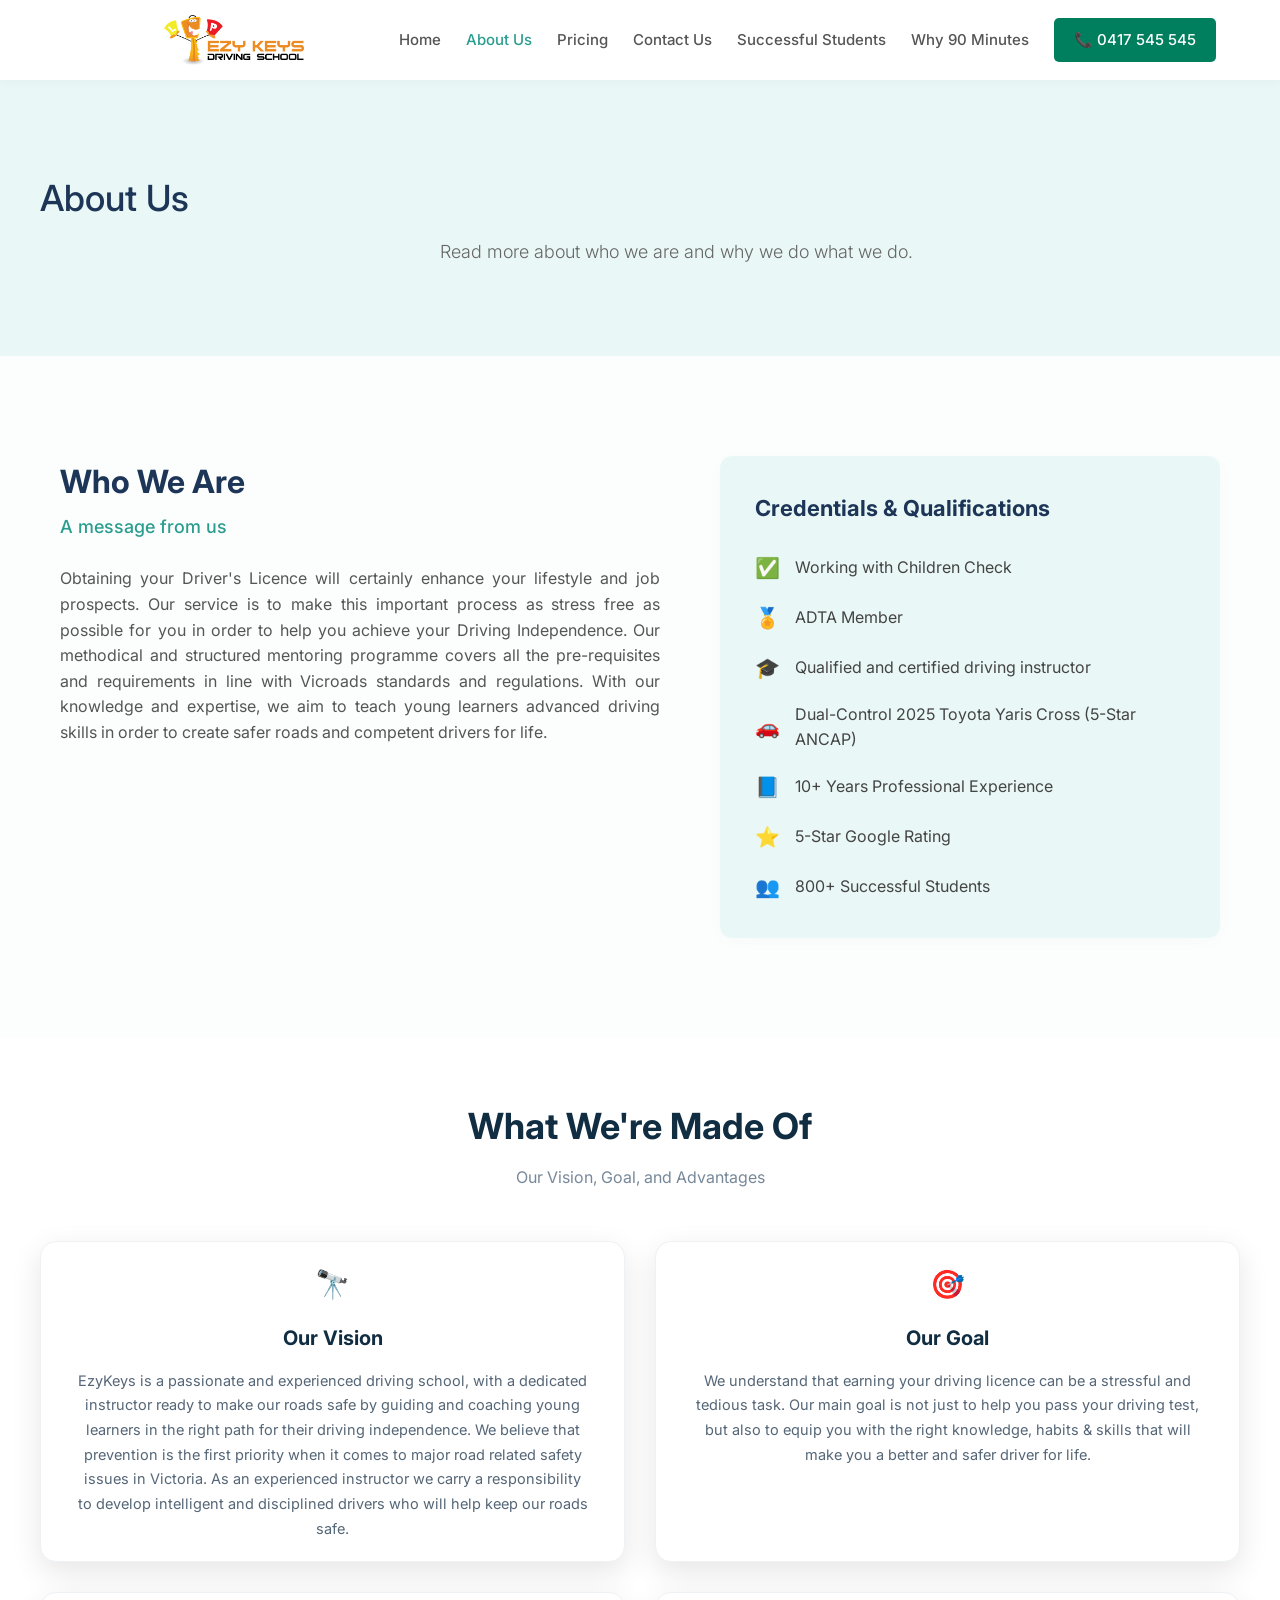
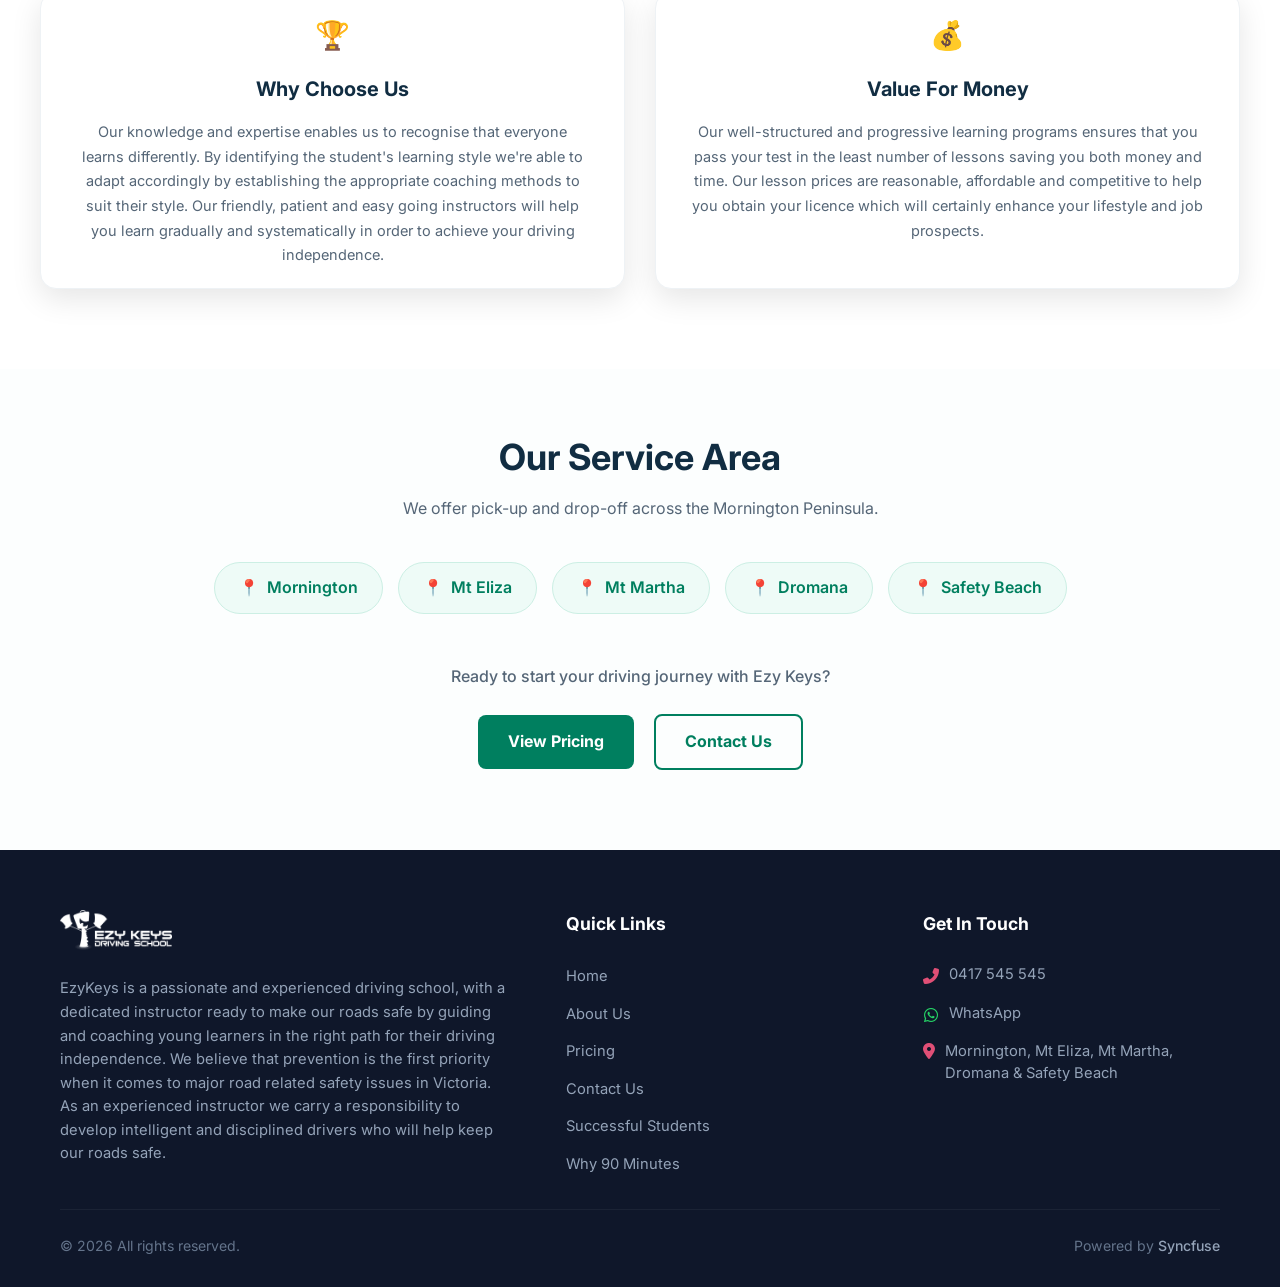
==== commit 26cf039d: "responsive fix" ====
--- a/pages/About.html
+++ b/pages/About.html
@@ -20,8 +20,8 @@
 
     <!-- Desktop Navigation -->
     <nav class="desktop-nav">
-        <a href="../index.html" class="active">Home</a>
-        <a href="../pages/About.html">About Us</a>
+        <a href="../index.html">Home</a>
+        <a href="../pages/About.html" class="active">About Us</a>
         <a href="../pages/pricing.html">Pricing</a>
         <a href="../pages/contactus.html">Contact Us</a>
         <a href="../pages/Successful_students.html">Successful Students</a>
--- a/style.css
+++ b/style.css
@@ -82,7 +82,7 @@
 
 .phone-btn {
     background-color: #007f5f;
-    color: #ffffff;
+    color: #ffffff !important;
     padding: 10px 20px;
     border-radius: 5px;
     text-decoration: none;
@@ -1983,6 +1983,7 @@
 
     .mobile-nav {
         display: flex;
+        align-items: center;
     }
 
     /* --- Hero --- */
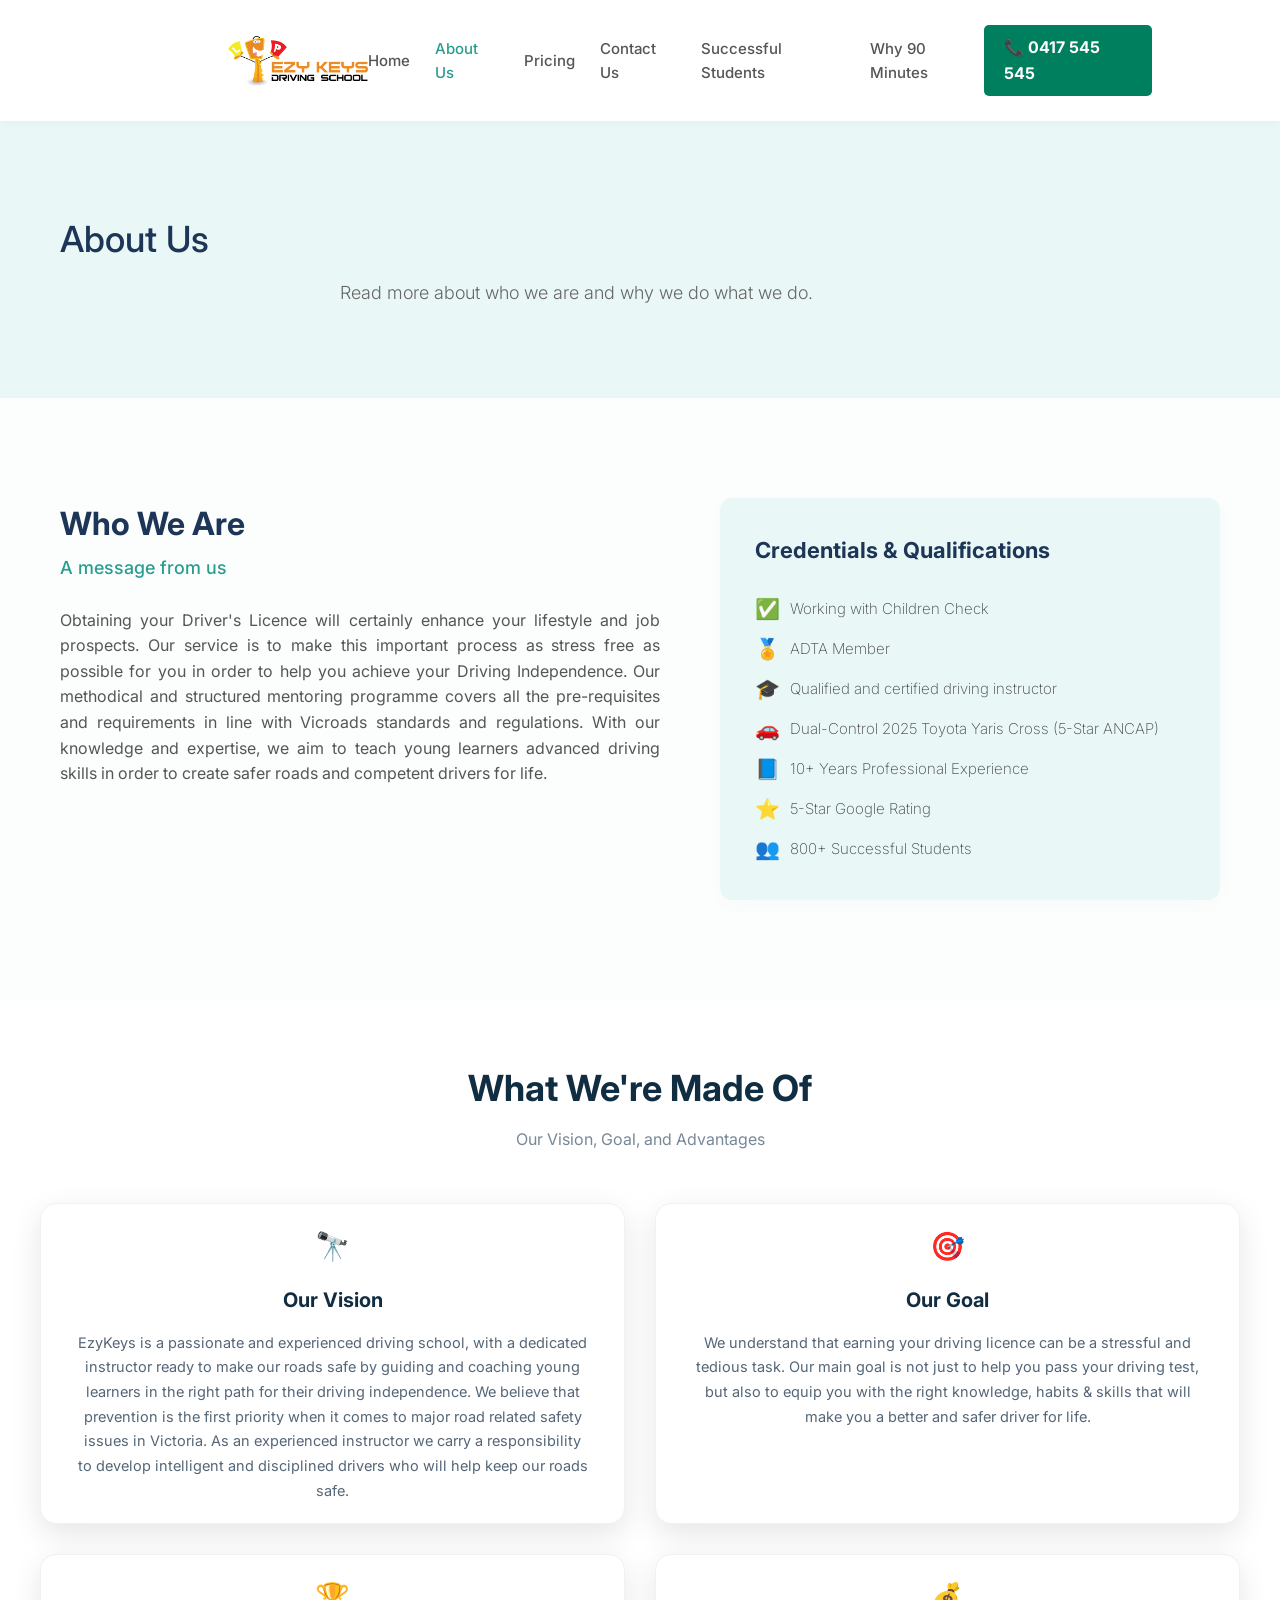
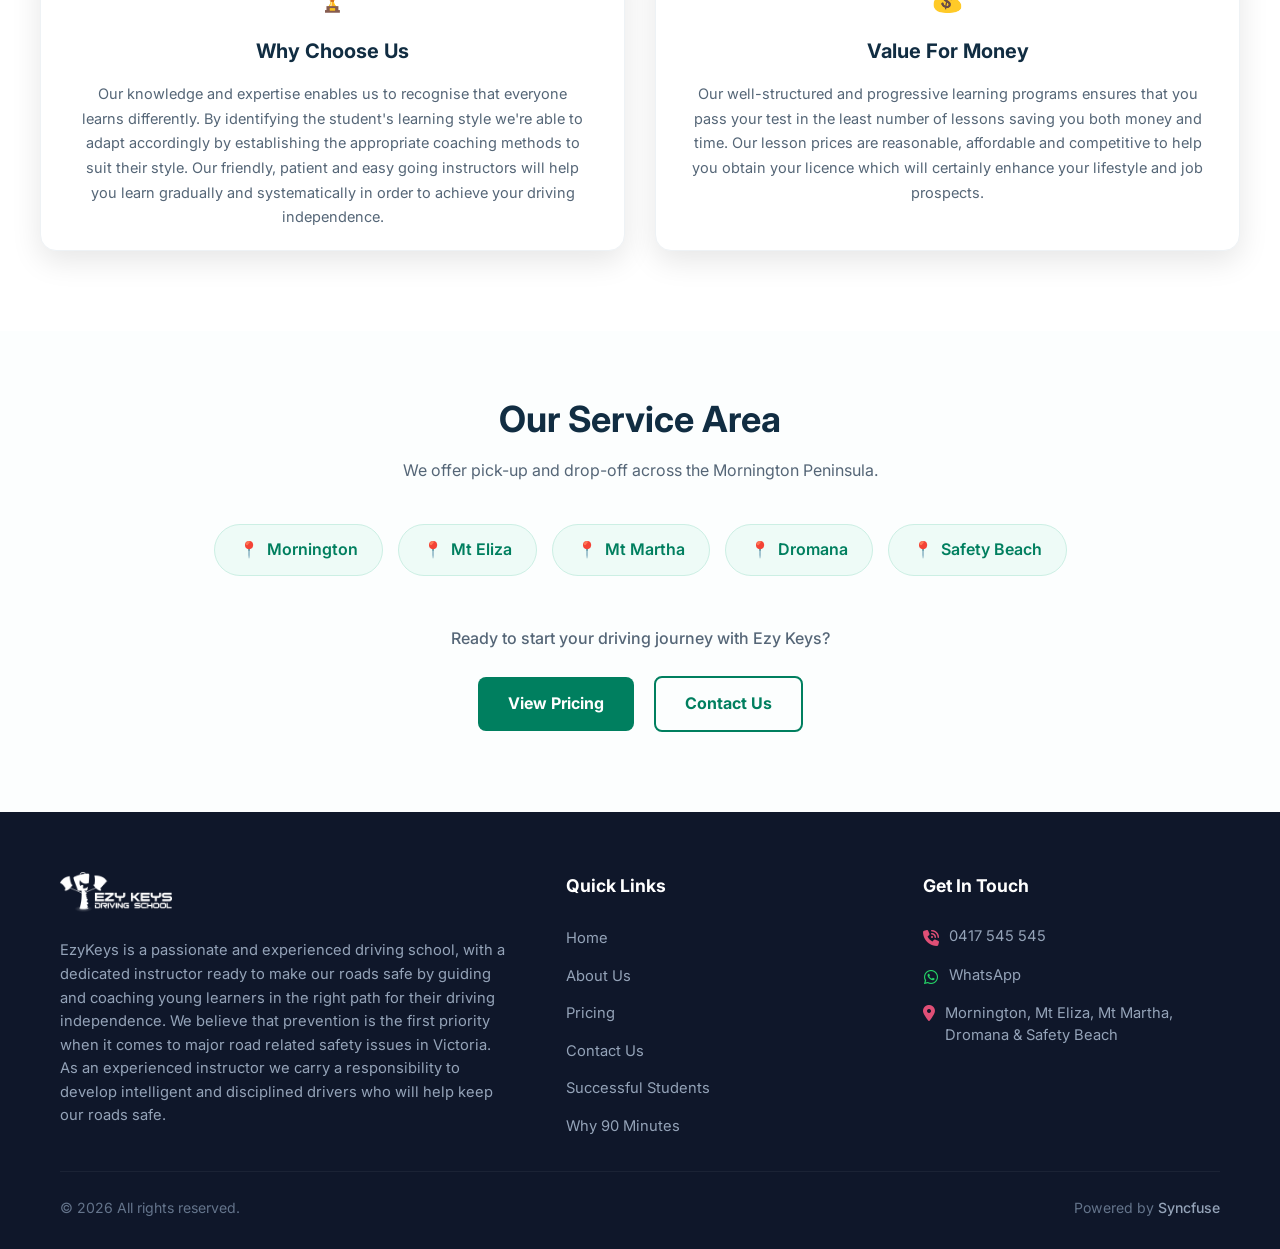
==== commit b54bf064: "All issues fixed" ====
--- a/pages/About.html
+++ b/pages/About.html
@@ -26,8 +26,8 @@
         <a href="../pages/contactus.html">Contact Us</a>
         <a href="../pages/Successful_students.html">Successful Students</a>
         <a href="../pages/Why90minutes.html">Why 90 Minutes</a>
+    </nav>
         <a href="tel:0417545545" class="phone-btn">📞 0417 545 545</a>
-    </nav>
 
     <!-- Mobile Hamburger Button -->
     <button class="mobile-menu-toggle" aria-label="Toggle menu" onclick="toggleMobileMenu()">
@@ -143,8 +143,8 @@
         <div class="service-area-cta">
             <p>Ready to start your driving journey with Ezy Keys?</p>
             <div class="cta-buttons">
-                <a href="#" class="btn-primary">View Pricing</a>
-                <a href="#" class="btn-secondary">Contact Us</a>
+                <a href="../pages/pricing.html" class="btn-primary">View Pricing</a>
+                <a href="../pages/contactus.html" class="btn-secondary">Contact Us</a>
             </div>
         </div>
     </section>
@@ -177,7 +177,7 @@
                 <ul class="footer-contact-list">
                     <li>
                         <a href="tel:0417545545">
-                            <i class="fas fa-phone-alt icon-pink"></i> 0417 545 545
+                            <i class="fas fa-phone-volume icon-pink"></i> 0417 545 545
                         </a>
                     </li>
                     <li>
--- a/style.css
+++ b/style.css
@@ -38,9 +38,10 @@
    ============================================================ */
 header {
     display: flex;
+
+    align-items: center;
     justify-content: space-between;
-    align-items: center;
-    padding: 15px 5%;
+    padding: 25px 10%;
     background-color: #ffffff;
     box-shadow: 0 2px 10px rgba(0,0,0,0.03);
     position: sticky;
@@ -212,7 +213,7 @@
 
 .hero-container-home {
     display: flex;
-    padding: 80px 14% 60px 14%;
+    padding: 80px 10% 60px 15%;
     align-items: center;
     justify-content: center;
     gap: 40px;
@@ -253,17 +254,19 @@
     color: #555;
 }
 
-.features-list {
+.features-list1 {
     list-style: none;
     margin-bottom: 25px;
-}
-
-.features-list li {
+    font-weight: 100;
+}
+
+.features-list1 li {
     margin-bottom: 10px;
     font-size: 1.05rem;
-}
-
-.features-list i {
+    
+}
+
+.features-list1 i {
     color: var(--secondary-teal);
     margin-right: 10px;
 }
@@ -348,7 +351,9 @@
 .stats-container1 {
     display: flex;
     justify-content: space-around;
-    padding: 30px 0;
+    padding: 30px 100px 30px 100px ;
+    margin-top: 40px;
+    font-weight: 100;
 }
 
 .stat-item h3 {
@@ -372,6 +377,7 @@
 .section-subtitle-why-choose {
     text-align: center;
     max-width: 800px;
+    font-weight: 200;
     margin: 0 auto 40px auto;
     color: #666;
 }
@@ -417,17 +423,15 @@
 .about-btn-container {
     display: flex;
     justify-content: center;
-    margin-left: 390px;
-    margin-top: 40px;
-    width: 200%;
+    margin-top: 50px;
 }
 
 .btn-about {
     background-color: #006653;
     color: var(--white);
-    padding: 14px 35px;
+    padding: 14px 30px;
     border-radius: 8px;
-    font-size: 1.1rem;
+    font-size: 15px;
     font-weight: bold;
     text-align: center;
     transition: background-color 0.3s, transform 0.2s;
@@ -667,12 +671,13 @@
     text-align: center;
     color: #ff9800;
     margin-bottom: 40px;
-    font-size: 1.1rem;
+    font-size: 15px;
+    margin-top: -25px;
 }
 
 .rating-summary span {
     color: #112d42;
-    font-weight: 600;
+    font-weight: 400;
     margin-left: 10px;
 }
 
@@ -708,6 +713,7 @@
 
 .review-text {
     font-size: 0.98rem;
+    font-weight: 100;
     line-height: 1.6;
     color: #4a5568;
     font-style: italic;
@@ -868,13 +874,14 @@
     color: #1d3557;
     font-weight: 510;
     margin-bottom: 10px;
+    margin-left: 20px;
 }
 
 .hero p {
     font-size: 18px;
     color: #666666;
     font-weight: 300;
-    margin-left: 400px;
+    margin-left: 300px;
 }
 
 .container {
@@ -926,9 +933,10 @@
 .credentials-list li {
     display: flex;
     align-items: center;
-    gap: 15px;
-    margin-bottom: 18px;
-    font-size: 16px;
+    gap: 10px;
+    margin-bottom:8px;
+    font-size: 15px;
+    font-weight: 200;
     color: #444444;
 }
 
@@ -1335,18 +1343,45 @@
 .card {
     background: #ffffff;
     border: 1px solid #e0e0e0;
-    border-radius: 12px;
-    padding: 40px 30px;
+    border-radius: 16px;
+    padding: 20px 40px; /* Reduced vertical padding from 30px to 20px */
     position: relative;
-    box-shadow: 0 4px 15px rgba(0,0,0,0.01);
+    box-shadow: 0 10px 30px rgba(0, 0, 0, 0.05);
+    
     display: flex;
     flex-direction: column;
-    max-height: 200px;
+    justify-content: center; 
+    align-items: flex-start; 
+    
+    height: 180px; /* Lowered total height since spacing is tighter */
+    box-sizing: border-box;
+} 
+
+/* Adjusting the text elements to bring them closer together */
+.card h3, .card .duration {
+    margin: 0 0 2px 0; /* Tiny 2px gap beneath the lesson duration */
+    font-size: 18px;
+    color: #666666;
+}
+
+.card .price {
+    margin: 0; /* No margin around the price to keep it snug */
+    font-size: 48px;
+    font-weight: bold;
+    color: #2d6a4f;
+    line-height: 1.1; /* Tighter line height prevents invisible text box padding */
+}
+
+.card .star-badge {
+    margin-top: 4px; /* Lowered from 12px to 4px to bring the star close to the price */
+    color: #2d6a4f;
+    display: flex;
+    align-items: center;
+    gap: 6px;
 }
 
 .card.featured {
-    border: 2px solid #007f5f;
-    padding-top: 45px;
+    border: 2px solid #2d6a4f;
 }
 
 .badge {
@@ -1619,6 +1654,7 @@
     border-collapse: collapse;
     text-align: left;
     font-size: 1rem;
+    font-weight: 200;
 }
 
 th, td {
@@ -1729,13 +1765,14 @@
     background: linear-gradient(135deg, #0f4c3a 0%, #0d6c54 100%);
     color: #ffffff;
     text-align: left;
-    padding: 80px 8%;
+    padding: 50px 8%;
 }
 
 .gallery-hero h1 {
     font-size: 38px;
     font-weight: 700;
     margin-bottom: 15px;
+    margin-left: 140px;
     letter-spacing: -0.5px;
 }
 
@@ -1743,6 +1780,7 @@
     font-size: 16px;
     opacity: 0.9;
     max-width: 800px;
+    margin-left: 140px;
     font-weight: 400;
 }
 
